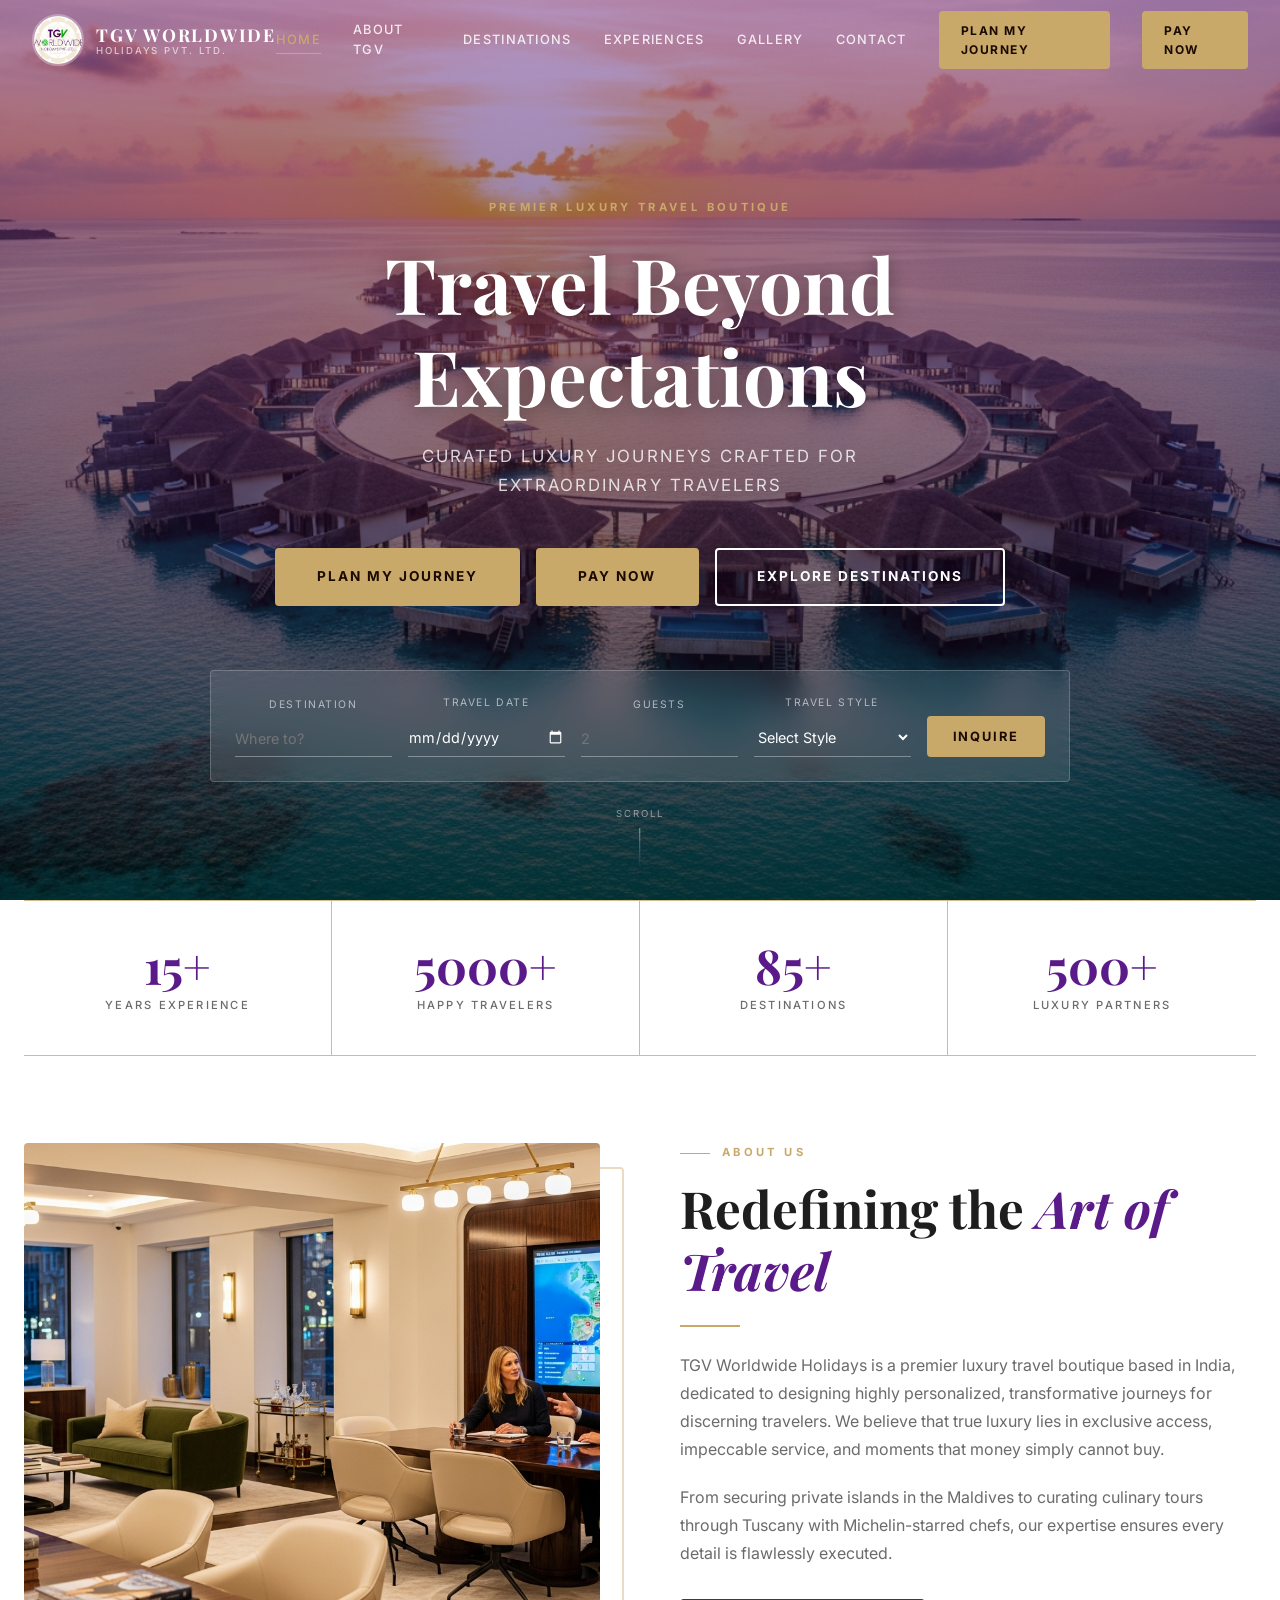
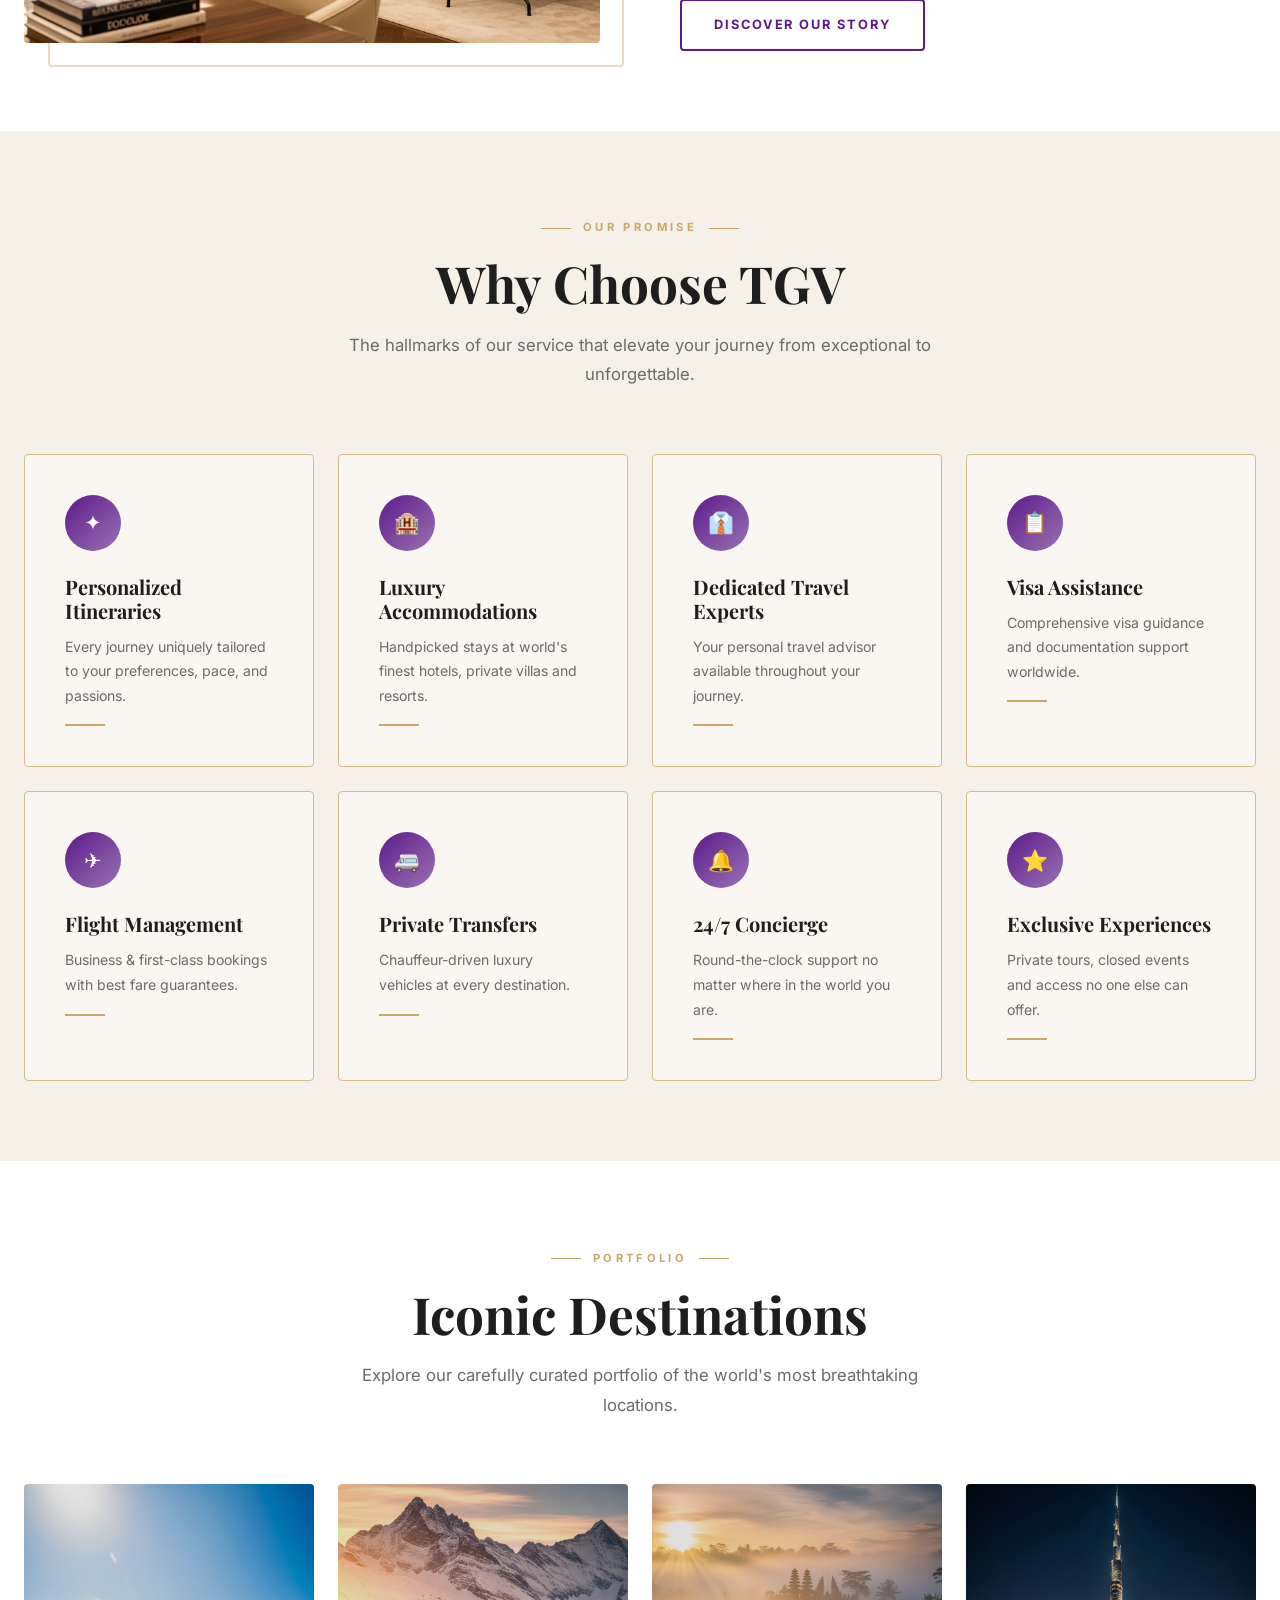
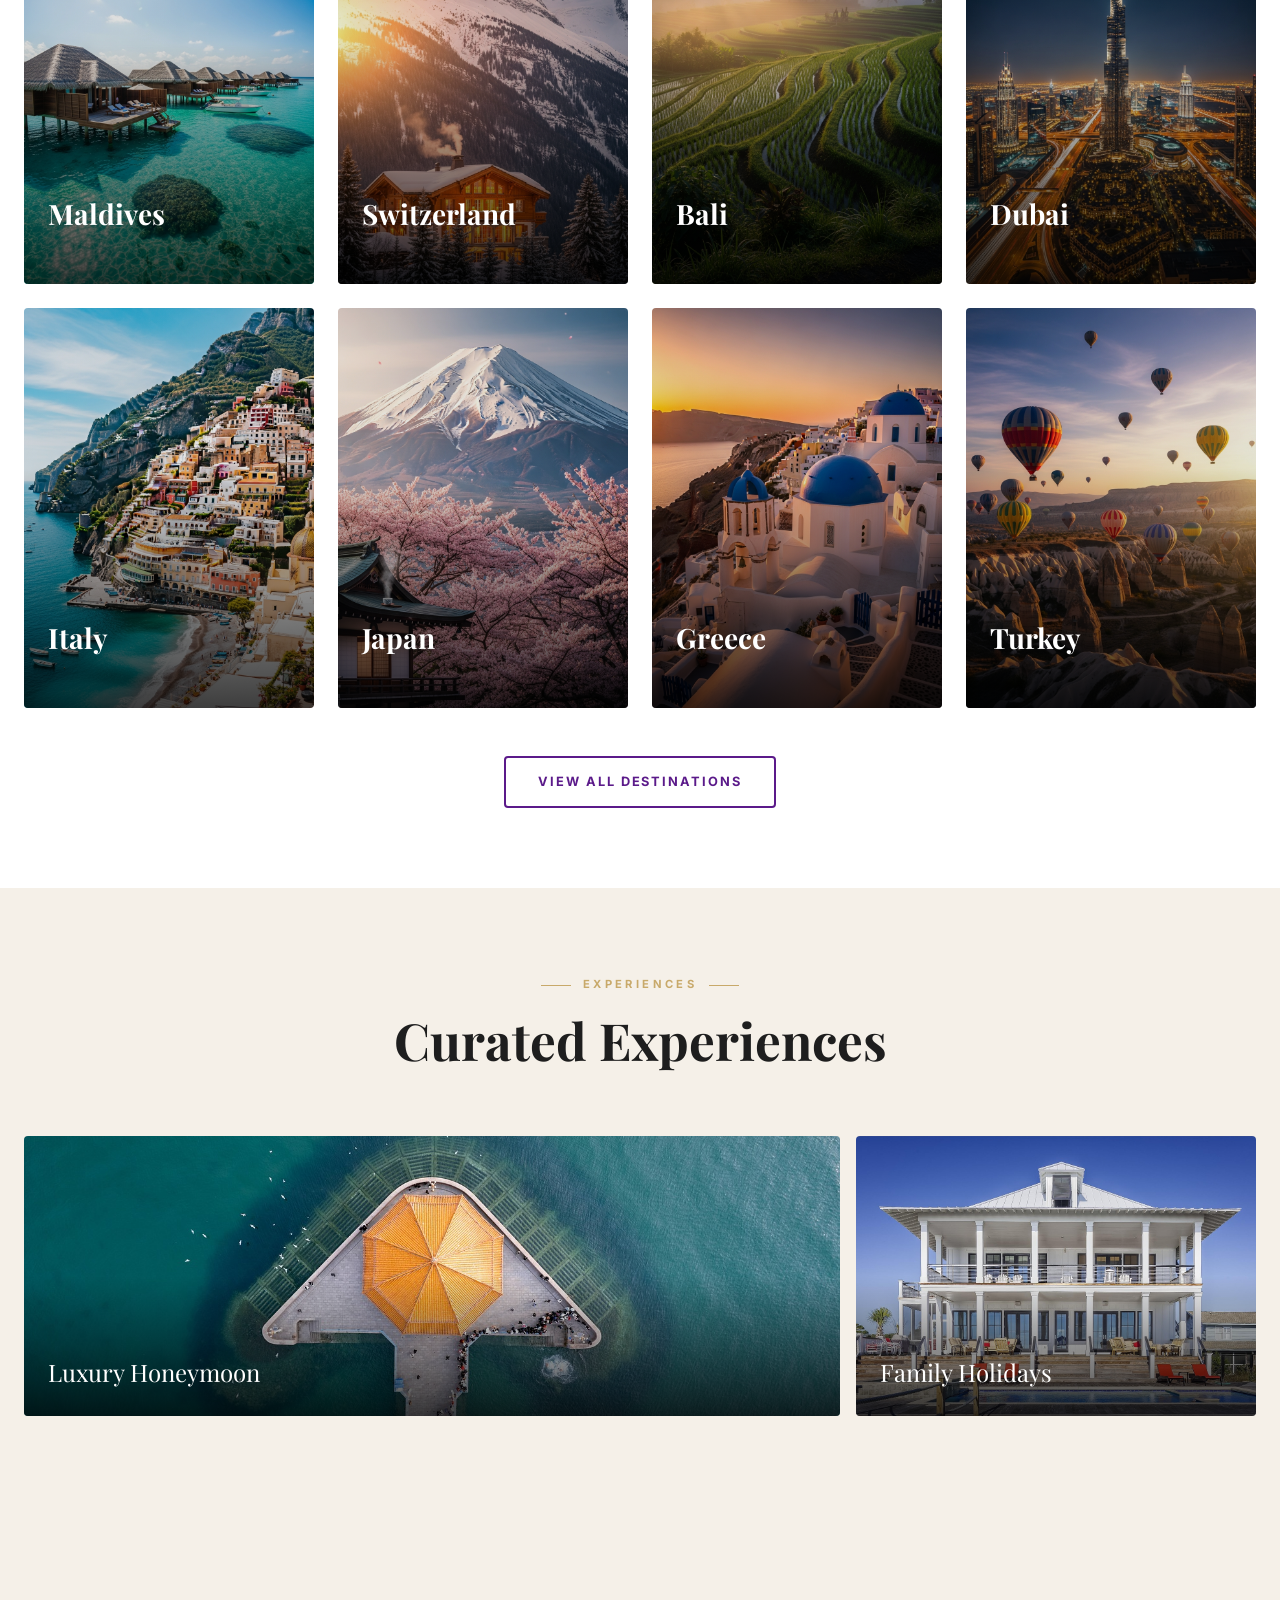
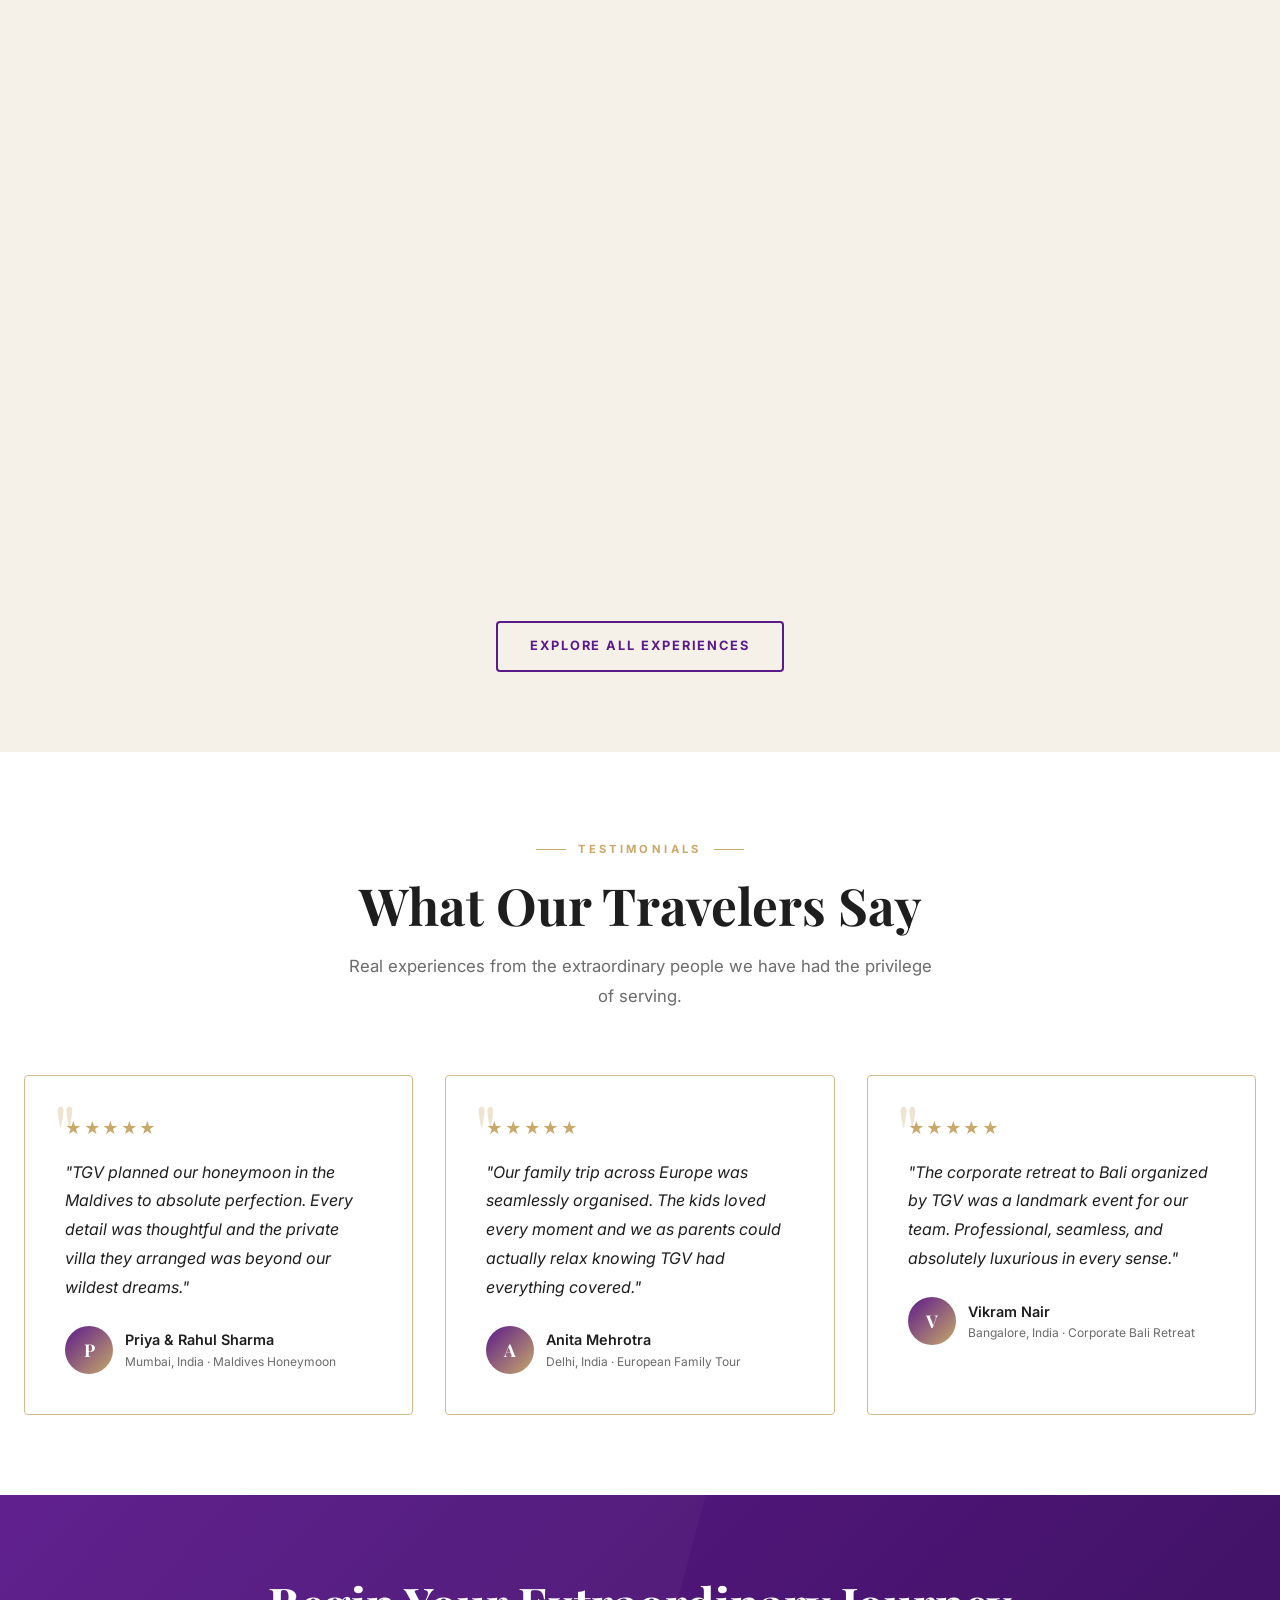
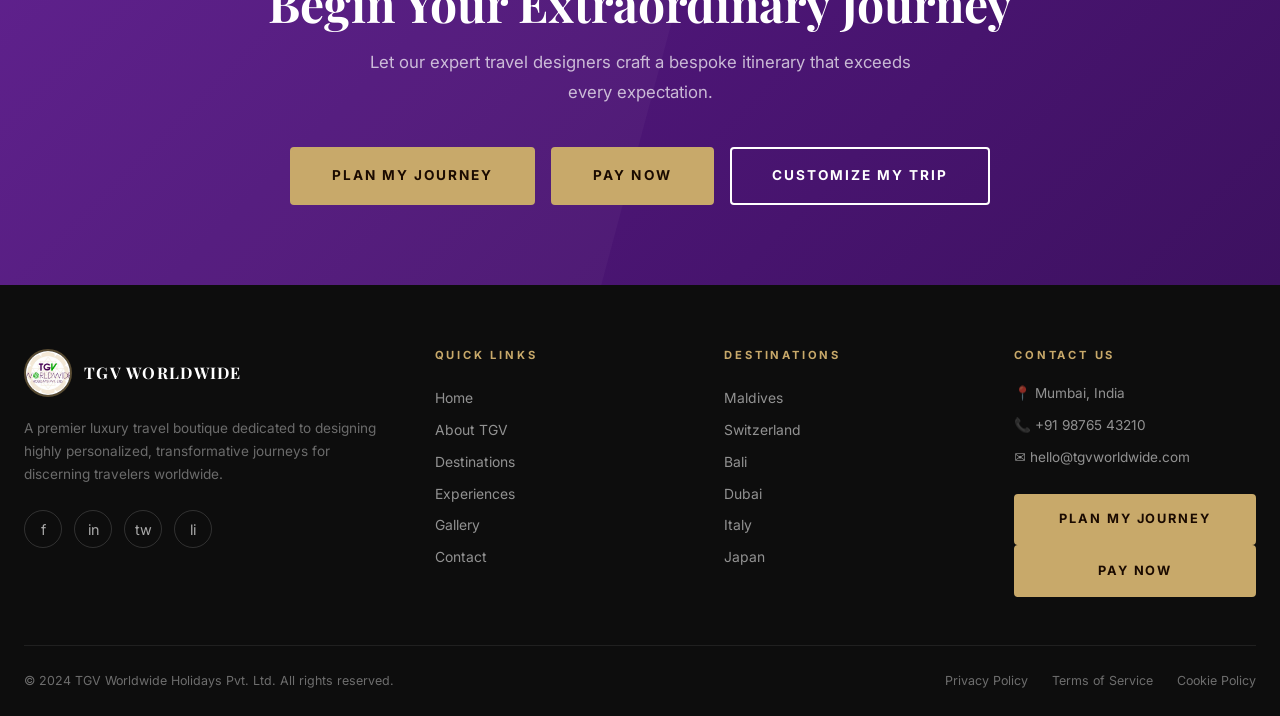
==== index.html @ 0f32b42a "first commit" ====
<!DOCTYPE html>
<html lang="en">
<head>
  <meta charset="UTF-8">
  <meta name="viewport" content="width=device-width, initial-scale=1.0">
  <title>TGV Worldwide Holidays — Luxury Travel Boutique</title>
  <meta name="description" content="TGV Worldwide Holidays is a premier luxury travel boutique designing highly personalized, transformative journeys for discerning travelers across the globe.">
  <meta name="robots" content="index, follow">
  <meta property="og:title" content="TGV Worldwide Holidays — Luxury Travel Boutique">
  <meta property="og:description" content="Curated luxury journeys crafted for extraordinary travelers. Discover the world with TGV Worldwide Holidays.">
  <meta property="og:type" content="website">
  <meta property="og:image" content="assets/images/hero.png">
  <meta name="twitter:card" content="summary_large_image">
  <meta name="twitter:title" content="TGV Worldwide Holidays">
  <meta name="twitter:description" content="Curated luxury journeys crafted for extraordinary travelers.">
  <link rel="icon" type="image/jpeg" href="assets/images/tgv-logo.jpeg">
  <link rel="preconnect" href="https://fonts.googleapis.com">
  <link rel="preconnect" href="https://fonts.gstatic.com" crossorigin>
  <link href="https://fonts.googleapis.com/css2?family=Playfair+Display:ital,wght@0,400;0,500;0,600;0,700;1,400;1,500&family=Inter:wght@300;400;500;600;700&display=swap" rel="stylesheet">
  <link rel="stylesheet" href="assets/css/style.css">
  <link rel="stylesheet" href="assets/css/responsive.css">
</head>
<body>

  <!-- NAVBAR -->
  <nav class="navbar" id="navbar" role="navigation" aria-label="Main navigation">
    <div class="navbar__inner">
      <a href="index.html" class="navbar__logo" aria-label="TGV Worldwide Holidays Home">
        <img src="assets/images/tgv-logo.jpeg" alt="TGV Logo" class="navbar__logo-img">
        <div class="navbar__logo-text">
          <span class="navbar__logo-main">TGV Worldwide</span>
          <span class="navbar__logo-sub">Holidays Pvt. Ltd.</span>
        </div>
      </a>
      <div class="navbar__links" role="menubar">
        <a href="index.html" class="navbar__link" role="menuitem">Home</a>
        <a href="about.html" class="navbar__link" role="menuitem">About TGV</a>
        <a href="destinations.html" class="navbar__link" role="menuitem">Destinations</a>
        <a href="experiences.html" class="navbar__link" role="menuitem">Experiences</a>
        <a href="gallery.html" class="navbar__link" role="menuitem">Gallery</a>
        <a href="contact.html" class="navbar__link" role="menuitem">Contact</a>
        <a href="contact.html" class="navbar__link navbar__cta" role="menuitem" id="nav-cta">Plan My Journey</a>
        <a href="#" class="navbar__link navbar__cta" role="menuitem" id="nav-cta">Pay Now</a>
      </div>
      <button class="navbar__hamburger" id="hamburger" aria-label="Toggle menu" aria-expanded="false" aria-controls="mobile-menu">
        <span></span><span></span><span></span>
      </button>
    </div>
  </nav>

  <!-- MOBILE MENU OVERLAY -->
  <div class="navbar__overlay" id="nav-overlay" role="presentation"></div>

  <!-- MOBILE MENU -->
  <div class="navbar__mobile-menu" id="mobile-menu" role="menu" aria-label="Mobile navigation">
    <a href="index.html" class="navbar__mobile-link" role="menuitem">Home</a>
    <a href="about.html" class="navbar__mobile-link" role="menuitem">About TGV</a>
    <a href="destinations.html" class="navbar__mobile-link" role="menuitem">Destinations</a>
    <a href="experiences.html" class="navbar__mobile-link" role="menuitem">Experiences</a>
    <a href="gallery.html" class="navbar__mobile-link" role="menuitem">Gallery</a>
    <a href="contact.html" class="navbar__mobile-link" role="menuitem">Contact</a>
    <a href="contact.html" class="navbar__mobile-cta" role="menuitem">Plan My Journey</a>
    <a href="#" class="navbar__mobile-cta" role="menuitem">Pay Now</a>
  </div>

  <!-- MAIN CONTENT -->
  <main id="main-content">

    <!-- ================================================
         HERO SECTION
         ================================================ -->
    <section class="hero" aria-label="Hero" style="position:relative; height:100dvh; display:flex; align-items:center; justify-content:center; overflow:hidden;">
      <div style="position:absolute; inset:0; z-index:0;">
        <img src="assets/images/hero.png" alt="Luxury Maldives Overwater Villas" style="width:100%; height:100%; object-fit:cover;">
        <div style="position:absolute; inset:0; background:linear-gradient(to bottom, rgba(91,26,138,0.45) 0%, rgba(0,0,0,0.65) 100%);"></div>
      </div>
      <div class="container" style="position:relative; z-index:10; text-align:center; padding-top:var(--nav-h);">
        <p class="fade-in" style="font-size:0.7rem; letter-spacing:0.3em; text-transform:uppercase; color:var(--color-secondary); font-weight:700; margin-bottom:1.25rem;">Premier Luxury Travel Boutique</p>
        <h1 class="fade-in" style="color:#ffffff; text-shadow:0 2px 20px rgba(0,0,0,0.4); margin-bottom:1.25rem;">Travel Beyond<br>Expectations</h1>
        <p class="fade-in" style="color:rgba(255,255,255,0.8); font-size:1.05rem; letter-spacing:0.12em; text-transform:uppercase; margin-bottom:3rem; max-width:600px; margin-left:auto; margin-right:auto;">Curated Luxury Journeys Crafted For Extraordinary Travelers</p>

        <div class="fade-in" style="display:flex; flex-wrap:wrap; gap:1rem; justify-content:center; margin-bottom:4rem;">
          <a href="contact.html" class="btn btn--secondary btn--lg">Plan My Journey</a>
          <a href="#" class="btn btn--secondary btn--lg">Pay Now</a>
          <a href="destinations.html" class="btn btn--outline btn--lg">Explore Destinations</a>
        </div>

        <!-- Hero Search Bar -->
        <div class="fade-in" style="max-width:860px; margin:0 auto; background:rgba(255,255,255,0.1); backdrop-filter:blur(12px); -webkit-backdrop-filter:blur(12px); border:1px solid rgba(255,255,255,0.2); border-radius:var(--radius); padding:1.5rem;">
          <form id="hero-search" style="display:grid; grid-template-columns:1fr 1fr 1fr 1fr auto; gap:1rem; align-items:end;" aria-label="Travel search">
            <div>
              <label style="display:block; font-size:0.65rem; letter-spacing:0.15em; text-transform:uppercase; color:rgba(255,255,255,0.6); margin-bottom:0.4rem;">Destination</label>
              <input id="search-dest" type="text" placeholder="Where to?" style="width:100%; background:transparent; border:0; border-bottom:1px solid rgba(255,255,255,0.35); padding:0.6rem 0; color:#fff; font-family:var(--font-sans); font-size:0.9rem;" aria-label="Destination">
            </div>
            <div>
              <label style="display:block; font-size:0.65rem; letter-spacing:0.15em; text-transform:uppercase; color:rgba(255,255,255,0.6); margin-bottom:0.4rem;">Travel Date</label>
              <input type="date" style="width:100%; background:transparent; border:0; border-bottom:1px solid rgba(255,255,255,0.35); padding:0.6rem 0; color:#fff; font-family:var(--font-sans); font-size:0.9rem; color-scheme:dark;" aria-label="Travel date">
            </div>
            <div>
              <label style="display:block; font-size:0.65rem; letter-spacing:0.15em; text-transform:uppercase; color:rgba(255,255,255,0.6); margin-bottom:0.4rem;">Guests</label>
              <input type="number" placeholder="2" min="1" style="width:100%; background:transparent; border:0; border-bottom:1px solid rgba(255,255,255,0.35); padding:0.6rem 0; color:#fff; font-family:var(--font-sans); font-size:0.9rem;" aria-label="Number of guests">
            </div>
            <div>
              <label style="display:block; font-size:0.65rem; letter-spacing:0.15em; text-transform:uppercase; color:rgba(255,255,255,0.6); margin-bottom:0.4rem;">Travel Style</label>
              <select style="width:100%; background:transparent; border:0; border-bottom:1px solid rgba(255,255,255,0.35); padding:0.6rem 0; color:#fff; font-family:var(--font-sans); font-size:0.9rem;" aria-label="Travel style">
                <option value="" style="color:#333">Select Style</option>
                <option value="luxury" style="color:#333">Luxury</option>
                <option value="honeymoon" style="color:#333">Honeymoon</option>
                <option value="family" style="color:#333">Family</option>
                <option value="corporate" style="color:#333">Corporate</option>
                <option value="adventure" style="color:#333">Adventure</option>
              </select>
            </div>
            <button type="submit" class="btn btn--secondary" style="padding:0.7rem 1.5rem; white-space:nowrap;">Inquire</button>
          </form>
        </div>
      </div>

      <!-- Scroll indicator -->
      <div style="position:absolute; bottom:2rem; left:50%; transform:translateX(-50%); z-index:10; display:flex; flex-direction:column; align-items:center; gap:0.4rem;">
        <span style="font-size:0.6rem; letter-spacing:0.2em; text-transform:uppercase; color:rgba(255,255,255,0.5);">Scroll</span>
        <div style="width:1px; height:40px; background:linear-gradient(to bottom, rgba(255,255,255,0.5), transparent);"></div>
      </div>
    </section>

    <!-- ================================================
         STATS ROW
         ================================================ -->
    <section aria-label="Statistics" style="background:var(--color-card);">
      <div class="container">
        <div class="stats-row">
          <div class="stat-item fade-in">
            <div class="stat-item__number">15+</div>
            <div class="stat-item__label">Years Experience</div>
          </div>
          <div class="stat-item fade-in">
            <div class="stat-item__number">5000+</div>
            <div class="stat-item__label">Happy Travelers</div>
          </div>
          <div class="stat-item fade-in">
            <div class="stat-item__number">85+</div>
            <div class="stat-item__label">Destinations</div>
          </div>
          <div class="stat-item fade-in">
            <div class="stat-item__number">500+</div>
            <div class="stat-item__label">Luxury Partners</div>
          </div>
        </div>
      </div>
    </section>

    <!-- ================================================
         ABOUT SNIPPET
         ================================================ -->
    <section class="section section--card" aria-label="About TGV">
      <div class="container">
        <div class="about-split">
          <div class="about-img-wrapper fade-in">
            <img src="assets/images/interior.png" alt="TGV Worldwide Holidays Luxury Office">
          </div>
          <div class="fade-in">
            <span class="about-content__eyebrow">About Us</span>
            <h2 class="about-content__title">Redefining the <em style="color:var(--color-primary);">Art of Travel</em></h2>
            <div class="divider"></div>
            <p class="about-content__text">TGV Worldwide Holidays is a premier luxury travel boutique based in India, dedicated to designing highly personalized, transformative journeys for discerning travelers. We believe that true luxury lies in exclusive access, impeccable service, and moments that money simply cannot buy.</p>
            <p class="about-content__text">From securing private islands in the Maldives to curating culinary tours through Tuscany with Michelin-starred chefs, our expertise ensures every detail is flawlessly executed.</p>
            <div style="margin-top:2rem;">
              <a href="about.html" class="btn btn--outline-dark">Discover Our Story</a>
            </div>
          </div>
        </div>
      </div>
    </section>

    <!-- ================================================
         WHY CHOOSE TGV
         ================================================ -->
    <section class="section section--bg" aria-labelledby="why-heading">
      <div class="container">
        <div class="section__header">
          <span class="section__eyebrow">Our Promise</span>
          <h2 class="section__title" id="why-heading">Why Choose TGV</h2>
          <p class="section__desc">The hallmarks of our service that elevate your journey from exceptional to unforgettable.</p>
        </div>
        <div class="grid-4">
          <div class="feature-card fade-in">
            <div class="feature-card__icon">✦</div>
            <h3 class="feature-card__title">Personalized Itineraries</h3>
            <p style="font-size:0.88rem;">Every journey uniquely tailored to your preferences, pace, and passions.</p>
            <div class="feature-card__line"></div>
          </div>
          <div class="feature-card fade-in">
            <div class="feature-card__icon">🏨</div>
            <h3 class="feature-card__title">Luxury Accommodations</h3>
            <p style="font-size:0.88rem;">Handpicked stays at world's finest hotels, private villas and resorts.</p>
            <div class="feature-card__line"></div>
          </div>
          <div class="feature-card fade-in">
            <div class="feature-card__icon">👔</div>
            <h3 class="feature-card__title">Dedicated Travel Experts</h3>
            <p style="font-size:0.88rem;">Your personal travel advisor available throughout your journey.</p>
            <div class="feature-card__line"></div>
          </div>
          <div class="feature-card fade-in">
            <div class="feature-card__icon">📋</div>
            <h3 class="feature-card__title">Visa Assistance</h3>
            <p style="font-size:0.88rem;">Comprehensive visa guidance and documentation support worldwide.</p>
            <div class="feature-card__line"></div>
          </div>
          <div class="feature-card fade-in">
            <div class="feature-card__icon">✈️</div>
            <h3 class="feature-card__title">Flight Management</h3>
            <p style="font-size:0.88rem;">Business &amp; first-class bookings with best fare guarantees.</p>
            <div class="feature-card__line"></div>
          </div>
          <div class="feature-card fade-in">
            <div class="feature-card__icon">🚐</div>
            <h3 class="feature-card__title">Private Transfers</h3>
            <p style="font-size:0.88rem;">Chauffeur-driven luxury vehicles at every destination.</p>
            <div class="feature-card__line"></div>
          </div>
          <div class="feature-card fade-in">
            <div class="feature-card__icon">🔔</div>
            <h3 class="feature-card__title">24/7 Concierge</h3>
            <p style="font-size:0.88rem;">Round-the-clock support no matter where in the world you are.</p>
            <div class="feature-card__line"></div>
          </div>
          <div class="feature-card fade-in">
            <div class="feature-card__icon">⭐</div>
            <h3 class="feature-card__title">Exclusive Experiences</h3>
            <p style="font-size:0.88rem;">Private tours, closed events and access no one else can offer.</p>
            <div class="feature-card__line"></div>
          </div>
        </div>
      </div>
    </section>

    <!-- ================================================
         ICONIC DESTINATIONS
         ================================================ -->
    <section class="section section--card" aria-labelledby="destinations-heading">
      <div class="container">
        <div class="section__header">
          <span class="section__eyebrow">Portfolio</span>
          <h2 class="section__title" id="destinations-heading">Iconic Destinations</h2>
          <p class="section__desc">Explore our carefully curated portfolio of the world's most breathtaking locations.</p>
        </div>
        <div class="grid-4">
          <div class="dest-card fade-in" role="img" aria-label="Maldives destination">
            <img src="assets/images/maldives.png" alt="Maldives overwater villas" class="dest-card__img">
            <div class="dest-card__overlay"></div>
            <div class="dest-card__content">
              <h3 class="dest-card__name">Maldives</h3>
              <span class="dest-card__sub">Explore →</span>
            </div>
          </div>
          <div class="dest-card fade-in" role="img" aria-label="Switzerland destination">
            <img src="assets/images/switzerland.png" alt="Switzerland alpine scenery" class="dest-card__img">
            <div class="dest-card__overlay"></div>
            <div class="dest-card__content">
              <h3 class="dest-card__name">Switzerland</h3>
              <span class="dest-card__sub">Explore →</span>
            </div>
          </div>
          <div class="dest-card fade-in" role="img" aria-label="Bali destination">
            <img src="assets/images/bali.png" alt="Bali tropical paradise" class="dest-card__img">
            <div class="dest-card__overlay"></div>
            <div class="dest-card__content">
              <h3 class="dest-card__name">Bali</h3>
              <span class="dest-card__sub">Explore →</span>
            </div>
          </div>
          <div class="dest-card fade-in" role="img" aria-label="Dubai destination">
            <img src="assets/images/dubai.png" alt="Dubai skyline" class="dest-card__img">
            <div class="dest-card__overlay"></div>
            <div class="dest-card__content">
              <h3 class="dest-card__name">Dubai</h3>
              <span class="dest-card__sub">Explore →</span>
            </div>
          </div>
          <div class="dest-card fade-in" role="img" aria-label="Italy destination">
            <img src="assets/images/italy.png" alt="Italy Amalfi coast" class="dest-card__img">
            <div class="dest-card__overlay"></div>
            <div class="dest-card__content">
              <h3 class="dest-card__name">Italy</h3>
              <span class="dest-card__sub">Explore →</span>
            </div>
          </div>
          <div class="dest-card fade-in" role="img" aria-label="Japan destination">
            <img src="assets/images/japan.png" alt="Japan cherry blossoms" class="dest-card__img">
            <div class="dest-card__overlay"></div>
            <div class="dest-card__content">
              <h3 class="dest-card__name">Japan</h3>
              <span class="dest-card__sub">Explore →</span>
            </div>
          </div>
          <div class="dest-card fade-in" role="img" aria-label="Greece destination">
            <img src="assets/images/greece.png" alt="Greece Santorini" class="dest-card__img">
            <div class="dest-card__overlay"></div>
            <div class="dest-card__content">
              <h3 class="dest-card__name">Greece</h3>
              <span class="dest-card__sub">Explore →</span>
            </div>
          </div>
          <div class="dest-card fade-in" role="img" aria-label="Turkey destination">
            <img src="assets/images/turkey.png" alt="Turkey Cappadocia" class="dest-card__img">
            <div class="dest-card__overlay"></div>
            <div class="dest-card__content">
              <h3 class="dest-card__name">Turkey</h3>
              <span class="dest-card__sub">Explore →</span>
            </div>
          </div>
        </div>
        <div class="text-center mt-5">
          <a href="destinations.html" class="btn btn--outline-dark">View All Destinations</a>
        </div>
      </div>
    </section>

    <!-- ================================================
         CURATED EXPERIENCES
         ================================================ -->
    <section class="section section--bg" aria-labelledby="exp-heading">
      <div class="container">
        <div class="section__header">
          <span class="section__eyebrow">Experiences</span>
          <h2 class="section__title" id="exp-heading">Curated Experiences</h2>
        </div>
        <div class="experience-grid">
          <div class="exp-item exp-item--large fade-in">
            <img src="assets/images/honeymoon.jpg" alt="Luxury Honeymoon" class="exp-item__img">
            <div class="exp-item__overlay"></div>
            <div class="exp-item__label">Luxury Honeymoon</div>
          </div>
          <div class="exp-item fade-in">
            <img src="assets/images/family.jpg" alt="Family Holidays" class="exp-item__img">
            <div class="exp-item__overlay"></div>
            <div class="exp-item__label">Family Holidays</div>
          </div>
          <div class="exp-item fade-in">
            <img src="assets/images/adventure.jpg" alt="Adventure Travel" class="exp-item__img">
            <div class="exp-item__overlay"></div>
            <div class="exp-item__label">Adventure Travel</div>
          </div>
          <div class="exp-item fade-in">
            <img src="assets/images/corporate.jpg" alt="Corporate Retreats" class="exp-item__img">
            <div class="exp-item__overlay"></div>
            <div class="exp-item__label">Corporate Retreats</div>
          </div>
          <div class="exp-item exp-item--large fade-in">
            <img src="assets/images/interior.png" alt="Private Escapes" class="exp-item__img">
            <div class="exp-item__overlay"></div>
            <div class="exp-item__label">Private Escapes</div>
          </div>
        </div>
        <div class="text-center mt-5">
          <a href="experiences.html" class="btn btn--outline-dark">Explore All Experiences</a>
        </div>
      </div>
    </section>

    <!-- ================================================
         TESTIMONIALS
         ================================================ -->
    <section class="section section--card" aria-labelledby="testimonials-heading">
      <div class="container">
        <div class="section__header">
          <span class="section__eyebrow">Testimonials</span>
          <h2 class="section__title" id="testimonials-heading">What Our Travelers Say</h2>
          <p class="section__desc">Real experiences from the extraordinary people we have had the privilege of serving.</p>
        </div>
        <div class="grid-3">
          <div class="testimonial-card fade-in">
            <div class="testimonial-card__stars">★★★★★</div>
            <p class="testimonial-card__text">"TGV planned our honeymoon in the Maldives to absolute perfection. Every detail was thoughtful and the private villa they arranged was beyond our wildest dreams."</p>
            <div class="testimonial-card__author">
              <div class="testimonial-card__avatar">P</div>
              <div>
                <div class="testimonial-card__name">Priya &amp; Rahul Sharma</div>
                <div class="testimonial-card__location">Mumbai, India · Maldives Honeymoon</div>
              </div>
            </div>
          </div>
          <div class="testimonial-card fade-in">
            <div class="testimonial-card__stars">★★★★★</div>
            <p class="testimonial-card__text">"Our family trip across Europe was seamlessly organised. The kids loved every moment and we as parents could actually relax knowing TGV had everything covered."</p>
            <div class="testimonial-card__author">
              <div class="testimonial-card__avatar">A</div>
              <div>
                <div class="testimonial-card__name">Anita Mehrotra</div>
                <div class="testimonial-card__location">Delhi, India · European Family Tour</div>
              </div>
            </div>
          </div>
          <div class="testimonial-card fade-in">
            <div class="testimonial-card__stars">★★★★★</div>
            <p class="testimonial-card__text">"The corporate retreat to Bali organized by TGV was a landmark event for our team. Professional, seamless, and absolutely luxurious in every sense."</p>
            <div class="testimonial-card__author">
              <div class="testimonial-card__avatar">V</div>
              <div>
                <div class="testimonial-card__name">Vikram Nair</div>
                <div class="testimonial-card__location">Bangalore, India · Corporate Bali Retreat</div>
              </div>
            </div>
          </div>
        </div>
      </div>
    </section>

    <!-- ================================================
         CTA BANNER
         ================================================ -->
    <section class="cta-banner" aria-label="Call to action">
      <div class="container" style="position:relative; z-index:1;">
        <h2 class="cta-banner__title">Begin Your Extraordinary Journey</h2>
        <p class="cta-banner__text">Let our expert travel designers craft a bespoke itinerary that exceeds every expectation.</p>
        <div class="cta-banner__actions">
          <a href="contact.html" class="btn btn--secondary btn--lg">Plan My Journey</a>
          <a href="#" class="btn btn--secondary btn--lg">Pay Now</a>
          <a href="customize-journey.html" class="btn btn--outline btn--lg">Customize My Trip</a>
        </div>
      </div>
    </section>

  </main>

  <!-- ================================================
       FOOTER
       ================================================ -->
  <footer class="footer" role="contentinfo">
    <div class="container">
      <div class="footer__grid">
        <div>
          <div class="footer__brand">
            <img src="assets/images/tgv-logo.jpeg" alt="TGV Logo" class="footer__logo">
            <span class="footer__brand-text">TGV Worldwide</span>
          </div>
          <p class="footer__tagline">A premier luxury travel boutique dedicated to designing highly personalized, transformative journeys for discerning travelers worldwide.</p>
          <div class="footer__social" role="list" aria-label="Social media links">
            <a href="#" class="footer__social-link" role="listitem" aria-label="Facebook">f</a>
            <a href="#" class="footer__social-link" role="listitem" aria-label="Instagram">in</a>
            <a href="#" class="footer__social-link" role="listitem" aria-label="Twitter">tw</a>
            <a href="#" class="footer__social-link" role="listitem" aria-label="LinkedIn">li</a>
          </div>
        </div>
        <div>
          <h4 class="footer__heading">Quick Links</h4>
          <a href="index.html" class="footer__link">Home</a>
          <a href="about.html" class="footer__link">About TGV</a>
          <a href="destinations.html" class="footer__link">Destinations</a>
          <a href="experiences.html" class="footer__link">Experiences</a>
          <a href="gallery.html" class="footer__link">Gallery</a>
          <a href="contact.html" class="footer__link">Contact</a>
        </div>
        <div>
          <h4 class="footer__heading">Destinations</h4>
          <a href="destinations.html" class="footer__link">Maldives</a>
          <a href="destinations.html" class="footer__link">Switzerland</a>
          <a href="destinations.html" class="footer__link">Bali</a>
          <a href="destinations.html" class="footer__link">Dubai</a>
          <a href="destinations.html" class="footer__link">Italy</a>
          <a href="destinations.html" class="footer__link">Japan</a>
        </div>
        <div>
          <h4 class="footer__heading">Contact Us</h4>
          <p style="font-size:0.85rem; margin-bottom:0.5rem; color:rgba(255,255,255,0.55);">📍 Mumbai, India</p>
          <p style="font-size:0.85rem; margin-bottom:0.5rem; color:rgba(255,255,255,0.55);">📞 +91 98765 43210</p>
          <p style="font-size:0.85rem; margin-bottom:1.5rem; color:rgba(255,255,255,0.55);">✉ hello@tgvworldwide.com</p>
          <a href="contact.html" class="btn btn--secondary" style="width:100%; text-align:center;">Plan My Journey</a>
          <a href="#" class="btn btn--secondary" style="width:100%; text-align:center;">Pay Now</a>
        </div>
      </div>
      <div class="footer__bottom">
        <p class="footer__copyright">© 2024 TGV Worldwide Holidays Pvt. Ltd. All rights reserved.</p>
        <div class="footer__bottom-links">
          <a href="#" class="footer__bottom-link">Privacy Policy</a>
          <a href="#" class="footer__bottom-link">Terms of Service</a>
          <a href="#" class="footer__bottom-link">Cookie Policy</a>
        </div>
      </div>
    </div>
  </footer>

  <!-- SCROLL TO TOP -->
  <button class="scroll-top" id="scroll-top" aria-label="Scroll to top" title="Back to top">↑</button>

  <script src="assets/js/main.js"></script>
</body>
</html>
---- assets/css/style.css ----
/* ===================================
   TGV WORLDWIDE HOLIDAYS — STYLE.CSS
   =================================== */

/* IMPORTS */
@import url('https://fonts.googleapis.com/css2?family=Playfair+Display:ital,wght@0,400;0,500;0,600;0,700;1,400;1,500&family=Inter:wght@300;400;500;600;700&display=swap');

/* CSS CUSTOM PROPERTIES */
:root {
  --color-bg:          #f5f0e8;
  --color-fg:          #1e1e1e;
  --color-card:        #ffffff;
  --color-primary:     #5b1a8a;
  --color-secondary:   #c8a96a;
  --color-muted:       #6b6b6b;
  --color-border:      #d4bc8a;
  --color-overlay:     rgba(0,0,0,0.55);
  --color-white:       #ffffff;
  --font-serif:        'Playfair Display', Georgia, serif;
  --font-sans:         'Inter', system-ui, sans-serif;
  --radius:            4px;
  --transition:        0.3s ease;
  --container-max:     1280px;
  --nav-h:             80px;
  --shadow-sm:         0 2px 8px rgba(0,0,0,0.08);
  --shadow-md:         0 4px 20px rgba(0,0,0,0.12);
  --shadow-lg:         0 8px 40px rgba(0,0,0,0.16);
}

/* RESET & BASE */
*, *::before, *::after {
  box-sizing: border-box;
  margin: 0;
  padding: 0;
}

html {
  scroll-behavior: smooth;
  font-size: 16px;
}

body {
  font-family: var(--font-sans);
  background-color: var(--color-bg);
  color: var(--color-fg);
  line-height: 1.6;
  -webkit-font-smoothing: antialiased;
  -moz-osx-font-smoothing: grayscale;
  overflow-x: hidden;
}

img {
  max-width: 100%;
  height: auto;
  display: block;
}

a {
  color: inherit;
  text-decoration: none;
}

button {
  cursor: pointer;
  border: none;
  background: none;
  font-family: inherit;
}

ul, ol {
  list-style: none;
}

/* TYPOGRAPHY */
h1, h2, h3, h4, h5, h6 {
  font-family: var(--font-serif);
  line-height: 1.2;
  color: var(--color-fg);
}

h1 { font-size: clamp(2.5rem, 6vw, 5rem); }
h2 { font-size: clamp(2rem, 4vw, 3.5rem); }
h3 { font-size: clamp(1.4rem, 2.5vw, 2rem); }
h4 { font-size: 1.25rem; }

p {
  line-height: 1.75;
  color: var(--color-muted);
}

/* CONTAINER */
.container {
  width: 100%;
  max-width: var(--container-max);
  margin: 0 auto;
  padding: 0 1.5rem;
}

/* ===================================
   NAVIGATION
   =================================== */
.navbar {
  position: fixed;
  top: 0; left: 0; right: 0;
  z-index: 1000;
  height: var(--nav-h);
  transition: background var(--transition), box-shadow var(--transition);
}

.navbar.scrolled {
  background: rgba(91, 26, 138, 0.95);
  backdrop-filter: blur(12px);
  -webkit-backdrop-filter: blur(12px);
  box-shadow: var(--shadow-md);
}

.navbar.solid {
  background: var(--color-primary);
}

.navbar__inner {
  display: flex;
  align-items: center;
  justify-content: space-between;
  height: 100%;
  padding: 0 2rem;
  max-width: var(--container-max);
  margin: 0 auto;
}

.navbar__logo {
  display: flex;
  align-items: center;
  gap: 0.75rem;
  text-decoration: none;
  flex-shrink: 0;
}

.navbar__logo-img {
  width: 52px;
  height: 52px;
  border-radius: 50%;
  object-fit: cover;
  border: 2px solid rgba(255,255,255,0.3);
}

.navbar__logo-text {
  display: flex;
  flex-direction: column;
  line-height: 1.2;
}

.navbar__logo-main {
  font-family: var(--font-serif);
  font-size: 1.1rem;
  font-weight: 700;
  letter-spacing: 0.1em;
  text-transform: uppercase;
  color: #ffffff;
}

.navbar__logo-sub {
  font-size: 0.6rem;
  letter-spacing: 0.2em;
  text-transform: uppercase;
  color: rgba(255,255,255,0.65);
  font-weight: 500;
}

.navbar__links {
  display: flex;
  align-items: center;
  gap: 2rem;
}

.navbar__link {
  font-size: 0.8rem;
  font-weight: 500;
  letter-spacing: 0.1em;
  text-transform: uppercase;
  color: rgba(255,255,255,0.85);
  transition: color var(--transition);
  position: relative;
}

.navbar__link::after {
  content: '';
  position: absolute;
  bottom: -4px; left: 0;
  width: 0; height: 1px;
  background: var(--color-secondary);
  transition: width var(--transition);
}

.navbar__link:hover,
.navbar__link.active {
  color: var(--color-secondary);
}

.navbar__link:hover::after,
.navbar__link.active::after {
  width: 100%;
}

.navbar__cta {
  background: var(--color-secondary);
  color: #1a0a00 !important;
  padding: 0.6rem 1.4rem;
  font-size: 0.75rem;
  font-weight: 700;
  letter-spacing: 0.12em;
  text-transform: uppercase;
  transition: background var(--transition), transform var(--transition);
  border-radius: var(--radius);
}

.navbar__cta:hover {
  background: #ffffff;
  transform: translateY(-1px);
}

.navbar__cta::after { display: none; }

.navbar__hamburger {
  display: none;
  flex-direction: column;
  gap: 5px;
  cursor: pointer;
  padding: 4px;
  z-index: 1100;
}

.navbar__hamburger span {
  display: block;
  width: 26px;
  height: 2px;
  background: #ffffff;
  transition: all var(--transition);
  border-radius: 2px;
}

.navbar__hamburger.open span:nth-child(1) {
  transform: translateY(7px) rotate(45deg);
}
.navbar__hamburger.open span:nth-child(2) {
  opacity: 0;
}
.navbar__hamburger.open span:nth-child(3) {
  transform: translateY(-7px) rotate(-45deg);
}

.navbar__mobile-menu {
  position: fixed;
  top: 0; right: -100%;
  width: min(320px, 85vw);
  height: 100vh;
  background: var(--color-primary);
  z-index: 1050;
  padding: calc(var(--nav-h) + 2rem) 2rem 2rem;
  transition: right 0.4s cubic-bezier(0.4,0,0.2,1);
  display: flex;
  flex-direction: column;
  gap: 0.5rem;
  box-shadow: -4px 0 30px rgba(0,0,0,0.3);
}

.navbar__mobile-menu.open {
  right: 0;
}

.navbar__mobile-link {
  display: block;
  font-size: 1rem;
  font-weight: 500;
  letter-spacing: 0.08em;
  text-transform: uppercase;
  color: rgba(255,255,255,0.85);
  padding: 0.85rem 0;
  border-bottom: 1px solid rgba(255,255,255,0.1);
  transition: color var(--transition), padding-left var(--transition);
}

.navbar__mobile-link:hover {
  color: var(--color-secondary);
  padding-left: 0.5rem;
}

.navbar__mobile-cta {
  margin-top: 1.5rem;
  background: var(--color-secondary);
  color: #1a0a00;
  text-align: center;
  padding: 1rem;
  font-weight: 700;
  font-size: 0.85rem;
  letter-spacing: 0.12em;
  text-transform: uppercase;
  border-radius: var(--radius);
  transition: background var(--transition);
}

.navbar__mobile-cta:hover {
  background: #ffffff;
}

.navbar__overlay {
  position: fixed;
  inset: 0;
  background: rgba(0,0,0,0.5);
  z-index: 1040;
  opacity: 0;
  pointer-events: none;
  transition: opacity var(--transition);
}

.navbar__overlay.open {
  opacity: 1;
  pointer-events: all;
}

/* ===================================
   PAGE HERO
   =================================== */
.page-hero {
  position: relative;
  height: 50vh;
  min-height: 360px;
  display: flex;
  align-items: center;
  justify-content: center;
  overflow: hidden;
  background: var(--color-primary);
}

.page-hero__bg {
  position: absolute;
  inset: 0;
  object-fit: cover;
  width: 100%;
  height: 100%;
  filter: brightness(0.5) saturate(0.8);
}

.page-hero__overlay {
  position: absolute;
  inset: 0;
  background: linear-gradient(to bottom, rgba(91,26,138,0.5) 0%, rgba(0,0,0,0.7) 100%);
}

.page-hero__content {
  position: relative;
  z-index: 10;
  text-align: center;
  color: #ffffff;
  padding: 0 1.5rem;
  margin-top: var(--nav-h);
}

.page-hero__eyebrow {
  font-size: 0.75rem;
  letter-spacing: 0.25em;
  text-transform: uppercase;
  color: var(--color-secondary);
  font-weight: 600;
  margin-bottom: 1rem;
  display: flex;
  align-items: center;
  justify-content: center;
  gap: 1rem;
}

.page-hero__eyebrow::before,
.page-hero__eyebrow::after {
  content: '';
  display: block;
  width: 40px;
  height: 1px;
  background: var(--color-secondary);
}

.page-hero__title {
  font-family: var(--font-serif);
  font-size: clamp(2.5rem, 6vw, 4.5rem);
  color: #ffffff;
  margin-bottom: 1rem;
}

.page-hero__subtitle {
  font-size: 1rem;
  color: rgba(255,255,255,0.75);
  max-width: 550px;
  margin: 0 auto;
  letter-spacing: 0.05em;
}

/* ===================================
   SECTION LAYOUT
   =================================== */
.section {
  padding: 5rem 0;
}

.section--dark {
  background: var(--color-fg);
  color: #ffffff;
}

.section--card {
  background: var(--color-card);
}

.section--bg {
  background: var(--color-bg);
}

.section__header {
  text-align: center;
  margin-bottom: 4rem;
}

.section__eyebrow {
  display: inline-flex;
  align-items: center;
  gap: 0.75rem;
  font-size: 0.7rem;
  letter-spacing: 0.3em;
  text-transform: uppercase;
  color: var(--color-secondary);
  font-weight: 700;
  margin-bottom: 1rem;
}

.section__eyebrow::before,
.section__eyebrow::after {
  content: '';
  display: block;
  width: 30px;
  height: 1px;
  background: var(--color-secondary);
}

.section__title {
  color: var(--color-fg);
  margin-bottom: 1rem;
}

.section--dark .section__title {
  color: #ffffff;
}

.section__desc {
  max-width: 600px;
  margin: 0 auto;
  font-size: 1.05rem;
}

/* ===================================
   BUTTONS
   =================================== */
.btn {
  display: inline-flex;
  align-items: center;
  justify-content: center;
  gap: 0.5rem;
  padding: 0.85rem 2rem;
  font-family: var(--font-sans);
  font-size: 0.8rem;
  font-weight: 700;
  letter-spacing: 0.15em;
  text-transform: uppercase;
  border-radius: var(--radius);
  transition: all var(--transition);
  cursor: pointer;
  border: 2px solid transparent;
}

.btn--primary {
  background: var(--color-primary);
  color: #ffffff;
  border-color: var(--color-primary);
}

.btn--primary:hover {
  background: transparent;
  color: var(--color-primary);
}

.btn--secondary {
  background: var(--color-secondary);
  color: #1a0a00;
  border-color: var(--color-secondary);
}

.btn--secondary:hover {
  background: transparent;
  color: var(--color-secondary);
}

.btn--outline {
  background: transparent;
  color: #ffffff;
  border-color: #ffffff;
}

.btn--outline:hover {
  background: #ffffff;
  color: var(--color-fg);
}

.btn--outline-dark {
  background: transparent;
  color: var(--color-primary);
  border-color: var(--color-primary);
}

.btn--outline-dark:hover {
  background: var(--color-primary);
  color: #ffffff;
}

.btn--lg {
  padding: 1rem 2.5rem;
  font-size: 0.85rem;
}

/* ===================================
   CARDS
   =================================== */
.card {
  background: var(--color-card);
  border: 1px solid var(--color-border);
  border-radius: var(--radius);
  overflow: hidden;
  transition: transform var(--transition), box-shadow var(--transition);
}

.card:hover {
  transform: translateY(-6px);
  box-shadow: var(--shadow-lg);
}

.card__img {
  width: 100%;
  height: 260px;
  object-fit: cover;
  transition: transform 0.6s ease;
}

.card:hover .card__img {
  transform: scale(1.05);
}

.card__body {
  padding: 1.75rem;
}

.card__tag {
  font-size: 0.65rem;
  letter-spacing: 0.2em;
  text-transform: uppercase;
  font-weight: 700;
  color: var(--color-secondary);
  margin-bottom: 0.75rem;
}

.card__title {
  font-size: 1.35rem;
  margin-bottom: 0.75rem;
  font-family: var(--font-serif);
}

.card__desc {
  font-size: 0.9rem;
  margin-bottom: 1.25rem;
}

.card__footer {
  display: flex;
  align-items: center;
  justify-content: space-between;
  padding-top: 1rem;
  border-top: 1px solid var(--color-border);
  margin-top: auto;
}

/* DESTINATION CARD */
.dest-card {
  position: relative;
  overflow: hidden;
  height: 400px;
  cursor: pointer;
  border-radius: var(--radius);
}

.dest-card__img {
  width: 100%;
  height: 100%;
  object-fit: cover;
  transition: transform 0.7s ease;
}

.dest-card:hover .dest-card__img {
  transform: scale(1.1);
}

.dest-card__overlay {
  position: absolute;
  inset: 0;
  background: linear-gradient(to top, rgba(0,0,0,0.75) 0%, rgba(0,0,0,0.1) 60%);
  transition: background var(--transition);
}

.dest-card:hover .dest-card__overlay {
  background: linear-gradient(to top, rgba(91,26,138,0.8) 0%, rgba(0,0,0,0.2) 60%);
}

.dest-card__content {
  position: absolute;
  bottom: 0; left: 0; right: 0;
  padding: 1.5rem;
}

.dest-card__name {
  font-family: var(--font-serif);
  font-size: 1.75rem;
  color: #ffffff;
  margin-bottom: 0.25rem;
}

.dest-card__sub {
  font-size: 0.7rem;
  letter-spacing: 0.2em;
  text-transform: uppercase;
  color: var(--color-secondary);
  font-weight: 600;
  transform: translateY(1rem);
  opacity: 0;
  transition: all var(--transition);
}

.dest-card:hover .dest-card__sub {
  transform: translateY(0);
  opacity: 1;
}

/* ===================================
   GRIDS
   =================================== */
.grid-2 { display: grid; grid-template-columns: repeat(2, 1fr); gap: 2rem; }
.grid-3 { display: grid; grid-template-columns: repeat(3, 1fr); gap: 2rem; }
.grid-4 { display: grid; grid-template-columns: repeat(4, 1fr); gap: 1.5rem; }

/* ===================================
   STATS ROW
   =================================== */
.stats-row {
  display: grid;
  grid-template-columns: repeat(4, 1fr);
  gap: 0;
  border-top: 1px solid var(--color-border);
  border-bottom: 1px solid var(--color-border);
}

.stat-item {
  text-align: center;
  padding: 2.5rem 1rem;
  border-right: 1px solid var(--color-border);
  transition: background var(--transition);
}

.stat-item:last-child { border-right: none; }

.stat-item:hover {
  background: var(--color-card);
}

.stat-item__number {
  font-family: var(--font-serif);
  font-size: 3rem;
  color: var(--color-primary);
  font-weight: 700;
  line-height: 1;
  margin-bottom: 0.5rem;
}

.stat-item__label {
  font-size: 0.7rem;
  letter-spacing: 0.2em;
  text-transform: uppercase;
  color: var(--color-muted);
  font-weight: 500;
}

/* ===================================
   FEATURE CARDS
   =================================== */
.feature-card {
  padding: 2.5rem;
  border: 1px solid var(--color-border);
  background: rgba(255,255,255,0.5);
  position: relative;
  overflow: hidden;
  transition: all var(--transition);
  border-radius: var(--radius);
}

.feature-card::before {
  content: '';
  position: absolute;
  inset: 0;
  background: linear-gradient(135deg, rgba(91,26,138,0.05), rgba(200,169,106,0.05));
  opacity: 0;
  transition: opacity var(--transition);
}

.feature-card:hover {
  transform: translateY(-6px);
  box-shadow: var(--shadow-md);
  border-color: var(--color-secondary);
}

.feature-card:hover::before {
  opacity: 1;
}

.feature-card__icon {
  width: 56px;
  height: 56px;
  border-radius: 50%;
  background: linear-gradient(135deg, var(--color-primary), rgba(91,26,138,0.6));
  display: flex;
  align-items: center;
  justify-content: center;
  margin-bottom: 1.5rem;
  color: #ffffff;
  font-size: 1.3rem;
  flex-shrink: 0;
}

.feature-card__title {
  font-family: var(--font-serif);
  font-size: 1.25rem;
  margin-bottom: 0.75rem;
  color: var(--color-fg);
}

.feature-card__line {
  width: 40px;
  height: 2px;
  background: var(--color-secondary);
  margin-top: 1rem;
  transition: width 0.5s ease;
}

.feature-card:hover .feature-card__line {
  width: 100%;
}

/* ===================================
   EXPERIENCE GRID (Mosaic)
   =================================== */
.experience-grid {
  display: grid;
  grid-template-columns: repeat(3, 1fr);
  grid-template-rows: repeat(2, 280px);
  gap: 1rem;
}

.exp-item {
  position: relative;
  overflow: hidden;
  cursor: pointer;
  border-radius: var(--radius);
}

.exp-item--large {
  grid-column: span 2;
}

.exp-item__img {
  width: 100%;
  height: 100%;
  object-fit: cover;
  transition: transform 0.7s ease;
}

.exp-item:hover .exp-item__img {
  transform: scale(1.08);
}

.exp-item__overlay {
  position: absolute;
  inset: 0;
  background: linear-gradient(to top, rgba(0,0,0,0.75) 0%, transparent 50%);
}

.exp-item__label {
  position: absolute;
  bottom: 1.5rem;
  left: 1.5rem;
  font-family: var(--font-serif);
  font-size: 1.5rem;
  color: #ffffff;
}

/* ===================================
   TESTIMONIALS
   =================================== */
.testimonial-card {
  background: var(--color-card);
  border: 1px solid var(--color-border);
  border-radius: var(--radius);
  padding: 2.5rem;
  position: relative;
}

.testimonial-card::before {
  content: '"';
  position: absolute;
  top: 1rem; left: 1.75rem;
  font-family: var(--font-serif);
  font-size: 5rem;
  color: var(--color-secondary);
  opacity: 0.3;
  line-height: 1;
}

.testimonial-card__stars {
  color: var(--color-secondary);
  font-size: 1rem;
  letter-spacing: 0.1em;
  margin-bottom: 1rem;
}

.testimonial-card__text {
  font-style: italic;
  font-size: 1rem;
  line-height: 1.8;
  color: var(--color-fg);
  margin-bottom: 1.5rem;
}

.testimonial-card__author {
  display: flex;
  align-items: center;
  gap: 0.75rem;
}

.testimonial-card__avatar {
  width: 48px;
  height: 48px;
  border-radius: 50%;
  background: linear-gradient(135deg, var(--color-primary), var(--color-secondary));
  display: flex;
  align-items: center;
  justify-content: center;
  font-family: var(--font-serif);
  font-size: 1.1rem;
  color: #ffffff;
  font-weight: 700;
  flex-shrink: 0;
}

.testimonial-card__name {
  font-weight: 600;
  font-size: 0.9rem;
  color: var(--color-fg);
}

.testimonial-card__location {
  font-size: 0.75rem;
  color: var(--color-muted);
}

/* ===================================
   CONTACT FORM
   =================================== */
.contact-grid {
  display: grid;
  grid-template-columns: 1fr 1.4fr;
  gap: 4rem;
  align-items: start;
}

.contact-info__item {
  display: flex;
  align-items: flex-start;
  gap: 1rem;
  padding: 1.5rem 0;
  border-bottom: 1px solid var(--color-border);
}

.contact-info__icon {
  width: 44px;
  height: 44px;
  border-radius: 50%;
  background: var(--color-primary);
  display: flex;
  align-items: center;
  justify-content: center;
  color: #ffffff;
  font-size: 1.1rem;
  flex-shrink: 0;
}

.contact-info__label {
  font-size: 0.7rem;
  letter-spacing: 0.15em;
  text-transform: uppercase;
  font-weight: 700;
  color: var(--color-secondary);
  margin-bottom: 0.25rem;
}

.contact-info__value {
  font-size: 0.95rem;
  color: var(--color-fg);
}

.form-group {
  margin-bottom: 1.5rem;
}

.form-row {
  display: grid;
  grid-template-columns: 1fr 1fr;
  gap: 1rem;
}

.form-label {
  display: block;
  font-size: 0.75rem;
  font-weight: 600;
  letter-spacing: 0.1em;
  text-transform: uppercase;
  color: var(--color-muted);
  margin-bottom: 0.5rem;
}

.form-input,
.form-select,
.form-textarea {
  width: 100%;
  padding: 0.875rem 1.125rem;
  border: 1px solid var(--color-border);
  border-radius: var(--radius);
  background: #ffffff;
  font-family: var(--font-sans);
  font-size: 0.95rem;
  color: var(--color-fg);
  transition: border-color var(--transition), box-shadow var(--transition);
  appearance: none;
}

.form-input:focus,
.form-select:focus,
.form-textarea:focus {
  outline: none;
  border-color: var(--color-primary);
  box-shadow: 0 0 0 3px rgba(91,26,138,0.1);
}

.form-textarea {
  resize: vertical;
  min-height: 140px;
}

.form-select {
  background-image: url("data:image/svg+xml,%3Csvg xmlns='http://www.w3.org/2000/svg' width='12' height='8' viewBox='0 0 12 8'%3E%3Cpath d='M1 1l5 5 5-5' stroke='%236b6b6b' stroke-width='1.5' fill='none' stroke-linecap='round'/%3E%3C/svg%3E");
  background-repeat: no-repeat;
  background-position: right 1rem center;
  padding-right: 2.5rem;
}

/* ===================================
   GALLERY
   =================================== */
.gallery-grid {
  display: grid;
  grid-template-columns: repeat(3, 1fr);
  gap: 1rem;
}

.gallery-item {
  position: relative;
  overflow: hidden;
  border-radius: var(--radius);
  cursor: pointer;
  aspect-ratio: 4/3;
}

.gallery-item--tall {
  aspect-ratio: 3/4;
}

.gallery-item__img {
  width: 100%;
  height: 100%;
  object-fit: cover;
  transition: transform 0.6s ease;
}

.gallery-item:hover .gallery-item__img {
  transform: scale(1.08);
}

.gallery-item__overlay {
  position: absolute;
  inset: 0;
  background: rgba(91,26,138,0.6);
  opacity: 0;
  transition: opacity var(--transition);
  display: flex;
  align-items: center;
  justify-content: center;
}

.gallery-item:hover .gallery-item__overlay {
  opacity: 1;
}

.gallery-item__overlay-icon {
  color: #ffffff;
  font-size: 2.5rem;
}

/* Lightbox */
.lightbox {
  position: fixed;
  inset: 0;
  background: rgba(0,0,0,0.92);
  z-index: 9999;
  display: none;
  align-items: center;
  justify-content: center;
}

.lightbox.open {
  display: flex;
}

.lightbox__img {
  max-width: 90vw;
  max-height: 85vh;
  object-fit: contain;
  border-radius: var(--radius);
}

.lightbox__close {
  position: absolute;
  top: 1.5rem; right: 1.5rem;
  color: #ffffff;
  font-size: 2.5rem;
  cursor: pointer;
  background: rgba(255,255,255,0.1);
  width: 50px; height: 50px;
  border-radius: 50%;
  display: flex;
  align-items: center;
  justify-content: center;
  line-height: 1;
  transition: background var(--transition);
}

.lightbox__close:hover { background: rgba(255,255,255,0.2); }

/* ===================================
   PAYMENT PAGE
   =================================== */
.payment-grid {
  display: grid;
  grid-template-columns: 1.5fr 1fr;
  gap: 3rem;
  align-items: start;
}

.payment-summary {
  background: var(--color-card);
  border: 1px solid var(--color-border);
  border-radius: var(--radius);
  padding: 2rem;
  position: sticky;
  top: calc(var(--nav-h) + 2rem);
}

.payment-summary__title {
  font-family: var(--font-serif);
  font-size: 1.35rem;
  margin-bottom: 1.5rem;
  padding-bottom: 1rem;
  border-bottom: 1px solid var(--color-border);
}

.payment-summary__line {
  display: flex;
  justify-content: space-between;
  align-items: center;
  padding: 0.75rem 0;
  border-bottom: 1px solid rgba(0,0,0,0.05);
  font-size: 0.9rem;
}

.payment-summary__total {
  display: flex;
  justify-content: space-between;
  align-items: center;
  padding: 1rem 0 0;
  font-weight: 700;
  font-size: 1.1rem;
  color: var(--color-primary);
  font-family: var(--font-serif);
}

.card-icons {
  display: flex;
  gap: 0.5rem;
  flex-wrap: wrap;
  margin-top: 1rem;
}

.card-icon {
  background: #f0f0f0;
  border: 1px solid var(--color-border);
  border-radius: 4px;
  padding: 0.3rem 0.6rem;
  font-size: 0.7rem;
  font-weight: 700;
  letter-spacing: 0.05em;
  color: var(--color-muted);
}

/* ===================================
   FOOTER
   =================================== */
.footer {
  background: #0d0d0d;
  color: rgba(255,255,255,0.65);
  padding: 4rem 0 0;
}

.footer__grid {
  display: grid;
  grid-template-columns: 1.5fr 1fr 1fr 1fr;
  gap: 3rem;
  margin-bottom: 3rem;
}

.footer__brand {
  display: flex;
  align-items: center;
  gap: 0.75rem;
  margin-bottom: 1.25rem;
}

.footer__logo {
  width: 48px;
  height: 48px;
  border-radius: 50%;
  object-fit: cover;
  border: 2px solid rgba(200,169,106,0.4);
}

.footer__brand-text {
  font-family: var(--font-serif);
  font-size: 1rem;
  font-weight: 700;
  letter-spacing: 0.08em;
  text-transform: uppercase;
  color: #ffffff;
}

.footer__tagline {
  font-size: 0.85rem;
  line-height: 1.7;
  margin-bottom: 1.5rem;
}

.footer__social {
  display: flex;
  gap: 0.75rem;
}

.footer__social-link {
  width: 38px;
  height: 38px;
  border: 1px solid rgba(255,255,255,0.15);
  border-radius: 50%;
  display: flex;
  align-items: center;
  justify-content: center;
  font-size: 0.9rem;
  color: rgba(255,255,255,0.65);
  transition: all var(--transition);
  text-decoration: none;
}

.footer__social-link:hover {
  background: var(--color-secondary);
  border-color: var(--color-secondary);
  color: #1a0a00;
  transform: translateY(-2px);
}

.footer__heading {
  font-family: var(--font-sans);
  font-size: 0.7rem;
  letter-spacing: 0.25em;
  text-transform: uppercase;
  font-weight: 700;
  color: var(--color-secondary);
  margin-bottom: 1.25rem;
}

.footer__link {
  display: block;
  font-size: 0.87rem;
  color: rgba(255,255,255,0.55);
  padding: 0.3rem 0;
  transition: color var(--transition), padding-left var(--transition);
}

.footer__link:hover {
  color: var(--color-secondary);
  padding-left: 0.3rem;
}

.footer__bottom {
  border-top: 1px solid rgba(255,255,255,0.08);
  padding: 1.5rem 0;
  display: flex;
  align-items: center;
  justify-content: space-between;
  font-size: 0.78rem;
}

.footer__copyright { color: rgba(255,255,255,0.4); }
.footer__bottom-links { display: flex; gap: 1.5rem; }
.footer__bottom-link {
  color: rgba(255,255,255,0.4);
  transition: color var(--transition);
}
.footer__bottom-link:hover { color: var(--color-secondary); }

/* ===================================
   CTA BANNER
   =================================== */
.cta-banner {
  background: linear-gradient(135deg, var(--color-primary) 0%, #3d1160 100%);
  padding: 5rem 0;
  text-align: center;
  position: relative;
  overflow: hidden;
}

.cta-banner::before {
  content: '';
  position: absolute;
  top: -50%; left: -10%;
  width: 60%;
  height: 200%;
  background: rgba(255,255,255,0.03);
  transform: rotate(15deg);
}

.cta-banner__title {
  font-family: var(--font-serif);
  font-size: clamp(2rem, 4vw, 3rem);
  color: #ffffff;
  margin-bottom: 1rem;
}

.cta-banner__text {
  color: rgba(255,255,255,0.7);
  font-size: 1.05rem;
  max-width: 550px;
  margin: 0 auto 2.5rem;
}

.cta-banner__actions {
  display: flex;
  align-items: center;
  justify-content: center;
  gap: 1rem;
  flex-wrap: wrap;
}

/* ===================================
   ABOUT PAGE SPECIFICS
   =================================== */
.about-split {
  display: grid;
  grid-template-columns: 1fr 1fr;
  gap: 5rem;
  align-items: center;
}

.about-split--reverse { direction: rtl; }
.about-split--reverse > * { direction: ltr; }

.about-img-wrapper {
  position: relative;
}

.about-img-wrapper::before {
  content: '';
  position: absolute;
  top: 1.5rem; left: 1.5rem;
  right: -1.5rem; bottom: -1.5rem;
  border: 2px solid var(--color-secondary);
  border-radius: var(--radius);
  z-index: 0;
  opacity: 0.4;
}

.about-img-wrapper img {
  position: relative;
  z-index: 1;
  width: 100%;
  height: 500px;
  object-fit: cover;
  border-radius: var(--radius);
}

.about-content__eyebrow {
  display: inline-flex;
  align-items: center;
  gap: 0.75rem;
  font-size: 0.7rem;
  letter-spacing: 0.3em;
  text-transform: uppercase;
  color: var(--color-secondary);
  font-weight: 700;
  margin-bottom: 1rem;
}

.about-content__eyebrow::before {
  content: '';
  display: block;
  width: 30px;
  height: 1px;
  background: var(--color-secondary);
}

.about-content__title {
  margin-bottom: 1.5rem;
}

.about-content__text {
  margin-bottom: 1.25rem;
}

.values-grid {
  display: grid;
  grid-template-columns: repeat(3, 1fr);
  gap: 1.5rem;
}

.value-card {
  text-align: center;
  padding: 2rem 1.5rem;
  border: 1px solid var(--color-border);
  border-radius: var(--radius);
  transition: all var(--transition);
}

.value-card:hover {
  border-color: var(--color-secondary);
  background: var(--color-card);
  transform: translateY(-4px);
  box-shadow: var(--shadow-md);
}

.value-card__icon {
  font-size: 2.5rem;
  margin-bottom: 1rem;
}

.value-card__title {
  font-family: var(--font-serif);
  font-size: 1.1rem;
  margin-bottom: 0.5rem;
}

/* ===================================
   DESTINATIONS PAGE
   =================================== */
.dest-filter {
  display: flex;
  flex-wrap: wrap;
  gap: 0.75rem;
  margin-bottom: 3rem;
  justify-content: center;
}

.dest-filter__btn {
  padding: 0.5rem 1.25rem;
  border: 1px solid var(--color-border);
  border-radius: 2rem;
  font-size: 0.78rem;
  font-weight: 600;
  letter-spacing: 0.1em;
  text-transform: uppercase;
  color: var(--color-muted);
  background: transparent;
  cursor: pointer;
  transition: all var(--transition);
}

.dest-filter__btn:hover,
.dest-filter__btn.active {
  background: var(--color-primary);
  border-color: var(--color-primary);
  color: #ffffff;
}

/* ===================================
   UTILITY CLASSES
   =================================== */
.text-center  { text-align: center; }
.text-left    { text-align: left; }
.text-right   { text-align: right; }
.text-white   { color: #ffffff; }
.text-primary { color: var(--color-primary); }
.text-secondary { color: var(--color-secondary); }
.text-muted   { color: var(--color-muted); }

.mt-0 { margin-top: 0; }
.mt-1 { margin-top: 0.5rem; }
.mt-2 { margin-top: 1rem; }
.mt-3 { margin-top: 1.5rem; }
.mt-4 { margin-top: 2rem; }
.mt-5 { margin-top: 3rem; }
.mt-6 { margin-top: 4rem; }

.mb-0 { margin-bottom: 0; }
.mb-1 { margin-bottom: 0.5rem; }
.mb-2 { margin-bottom: 1rem; }
.mb-3 { margin-bottom: 1.5rem; }
.mb-4 { margin-bottom: 2rem; }
.mb-5 { margin-bottom: 3rem; }
.mb-6 { margin-bottom: 4rem; }

.flex { display: flex; }
.flex-col { flex-direction: column; }
.items-center { align-items: center; }
.justify-center { justify-content: center; }
.justify-between { justify-content: space-between; }
.gap-1 { gap: 0.5rem; }
.gap-2 { gap: 1rem; }
.gap-3 { gap: 1.5rem; }
.gap-4 { gap: 2rem; }

.w-full { width: 100%; }
.hidden { display: none !important; }
.relative { position: relative; }
.overflow-hidden { overflow: hidden; }

.divider {
  width: 60px;
  height: 2px;
  background: var(--color-secondary);
  margin: 1.5rem 0;
}

.divider--center {
  margin-left: auto;
  margin-right: auto;
}

/* Scroll to top */
.scroll-top {
  position: fixed;
  bottom: 2rem;
  right: 2rem;
  width: 44px;
  height: 44px;
  border-radius: 50%;
  background: var(--color-primary);
  color: #ffffff;
  display: flex;
  align-items: center;
  justify-content: center;
  font-size: 1.2rem;
  cursor: pointer;
  opacity: 0;
  transform: translateY(10px);
  transition: all var(--transition);
  z-index: 500;
  border: none;
  box-shadow: var(--shadow-md);
}

.scroll-top.visible {
  opacity: 1;
  transform: translateY(0);
}

.scroll-top:hover {
  background: var(--color-secondary);
  transform: translateY(-3px);
}

/* Fade in animation */
.fade-in {
  opacity: 0;
  transform: translateY(30px);
  transition: opacity 0.7s ease, transform 0.7s ease;
}

.fade-in.visible {
  opacity: 1;
  transform: translateY(0);
}
---- assets/css/responsive.css ----
/* ===================================
   TGV WORLDWIDE HOLIDAYS — RESPONSIVE.CSS
   =================================== */

/* ===================================
   TABLET: ≤ 1024px
   =================================== */
@media (max-width: 1024px) {

  /* Nav */
  .navbar__links { display: none; }
  .navbar__hamburger { display: flex; }

  /* Grids */
  .grid-4 { grid-template-columns: repeat(2, 1fr); }
  .footer__grid { grid-template-columns: 1fr 1fr; gap: 2rem; }
  .stats-row { grid-template-columns: repeat(2, 1fr); }
  .stat-item:nth-child(2) { border-right: none; }
  .stat-item:nth-child(3) { border-top: 1px solid var(--color-border); }
  .stat-item:nth-child(4) { border-top: 1px solid var(--color-border); border-right: none; }

  /* About */
  .about-split { grid-template-columns: 1fr; gap: 3rem; }
  .about-split--reverse { direction: ltr; }
  .about-img-wrapper img { height: 400px; }

  /* Contact */
  .contact-grid { grid-template-columns: 1fr; gap: 3rem; }

  /* Payment */
  .payment-grid { grid-template-columns: 1fr; }
  .payment-summary { position: static; }

  /* Experience */
  .experience-grid {
    grid-template-columns: repeat(2, 1fr);
    grid-template-rows: auto;
  }
  .exp-item--large { grid-column: span 2; }
}

/* ===================================
   MOBILE: ≤ 768px
   =================================== */
@media (max-width: 768px) {

  /* Typography */
  h1 { font-size: 2.25rem; }
  h2 { font-size: 1.875rem; }
  h3 { font-size: 1.375rem; }

  .section { padding: 3.5rem 0; }

  /* Grids */
  .grid-2 { grid-template-columns: 1fr; }
  .grid-3 { grid-template-columns: 1fr; }
  .grid-4 { grid-template-columns: 1fr; }

  /* Stats */
  .stats-row {
    grid-template-columns: repeat(2, 1fr);
  }
  .stat-item:nth-child(odd) { border-right: 1px solid var(--color-border); }
  .stat-item:nth-child(even) { border-right: none; }
  .stat-item:nth-child(3),
  .stat-item:nth-child(4) { border-top: 1px solid var(--color-border); }

  /* Footer */
  .footer__grid { grid-template-columns: 1fr; }
  .footer__bottom {
    flex-direction: column;
    gap: 1rem;
    text-align: center;
  }
  .footer__bottom-links { flex-wrap: wrap; justify-content: center; }

  /* Page hero */
  .page-hero { height: 40vh; min-height: 280px; }

  /* CTA */
  .cta-banner__actions { flex-direction: column; align-items: stretch; }
  .cta-banner__actions .btn { text-align: center; }

  /* Experience */
  .experience-grid {
    grid-template-columns: 1fr;
    grid-template-rows: auto;
  }
  .exp-item--large { grid-column: span 1; height: 280px; }
  .exp-item { height: 240px; }

  /* Gallery */
  .gallery-grid { grid-template-columns: repeat(2, 1fr); }

  /* Values */
  .values-grid { grid-template-columns: 1fr; }

  /* Form row */
  .form-row { grid-template-columns: 1fr; }

  /* Destinations grid */
  .dest-card { height: 320px; }

  /* Scroll top */
  .scroll-top {
    bottom: 1.25rem;
    right: 1.25rem;
    width: 38px;
    height: 38px;
    font-size: 1rem;
  }
}

/* ===================================
   SMALL MOBILE: ≤ 480px
   =================================== */
@media (max-width: 480px) {
  .container { padding: 0 1rem; }
  .navbar__inner { padding: 0 1rem; }
  .navbar__logo-text { display: none; }
  h1 { font-size: 1.875rem; }
  h2 { font-size: 1.625rem; }
  .section { padding: 2.5rem 0; }
  .gallery-grid { grid-template-columns: 1fr; }
  .page-hero__title { font-size: 2rem; }
  .cta-banner { padding: 3.5rem 0; }
  .btn { padding: 0.75rem 1.5rem; font-size: 0.75rem; }
  .stat-item__number { font-size: 2.25rem; }
  .feature-card { padding: 1.75rem; }
}

/* ===================================
   LARGE SCREENS: ≥ 1440px
   =================================== */
@media (min-width: 1440px) {
  :root { --container-max: 1360px; }
  h1 { font-size: 5.5rem; }
  h2 { font-size: 4rem; }
}

/* ===================================
   PRINT
   =================================== */
@media print {
  .navbar,
  .scroll-top,
  .footer__social,
  .cta-banner,
  .navbar__hamburger { display: none; }
  body { background: #ffffff; color: #000000; }
  a { text-decoration: underline; }
}

/* ===================================
   REDUCED MOTION
   =================================== */
@media (prefers-reduced-motion: reduce) {
  *, *::before, *::after {
    animation-duration: 0.01ms !important;
    transition-duration: 0.01ms !important;
  }
  .fade-in { opacity: 1; transform: none; }
}
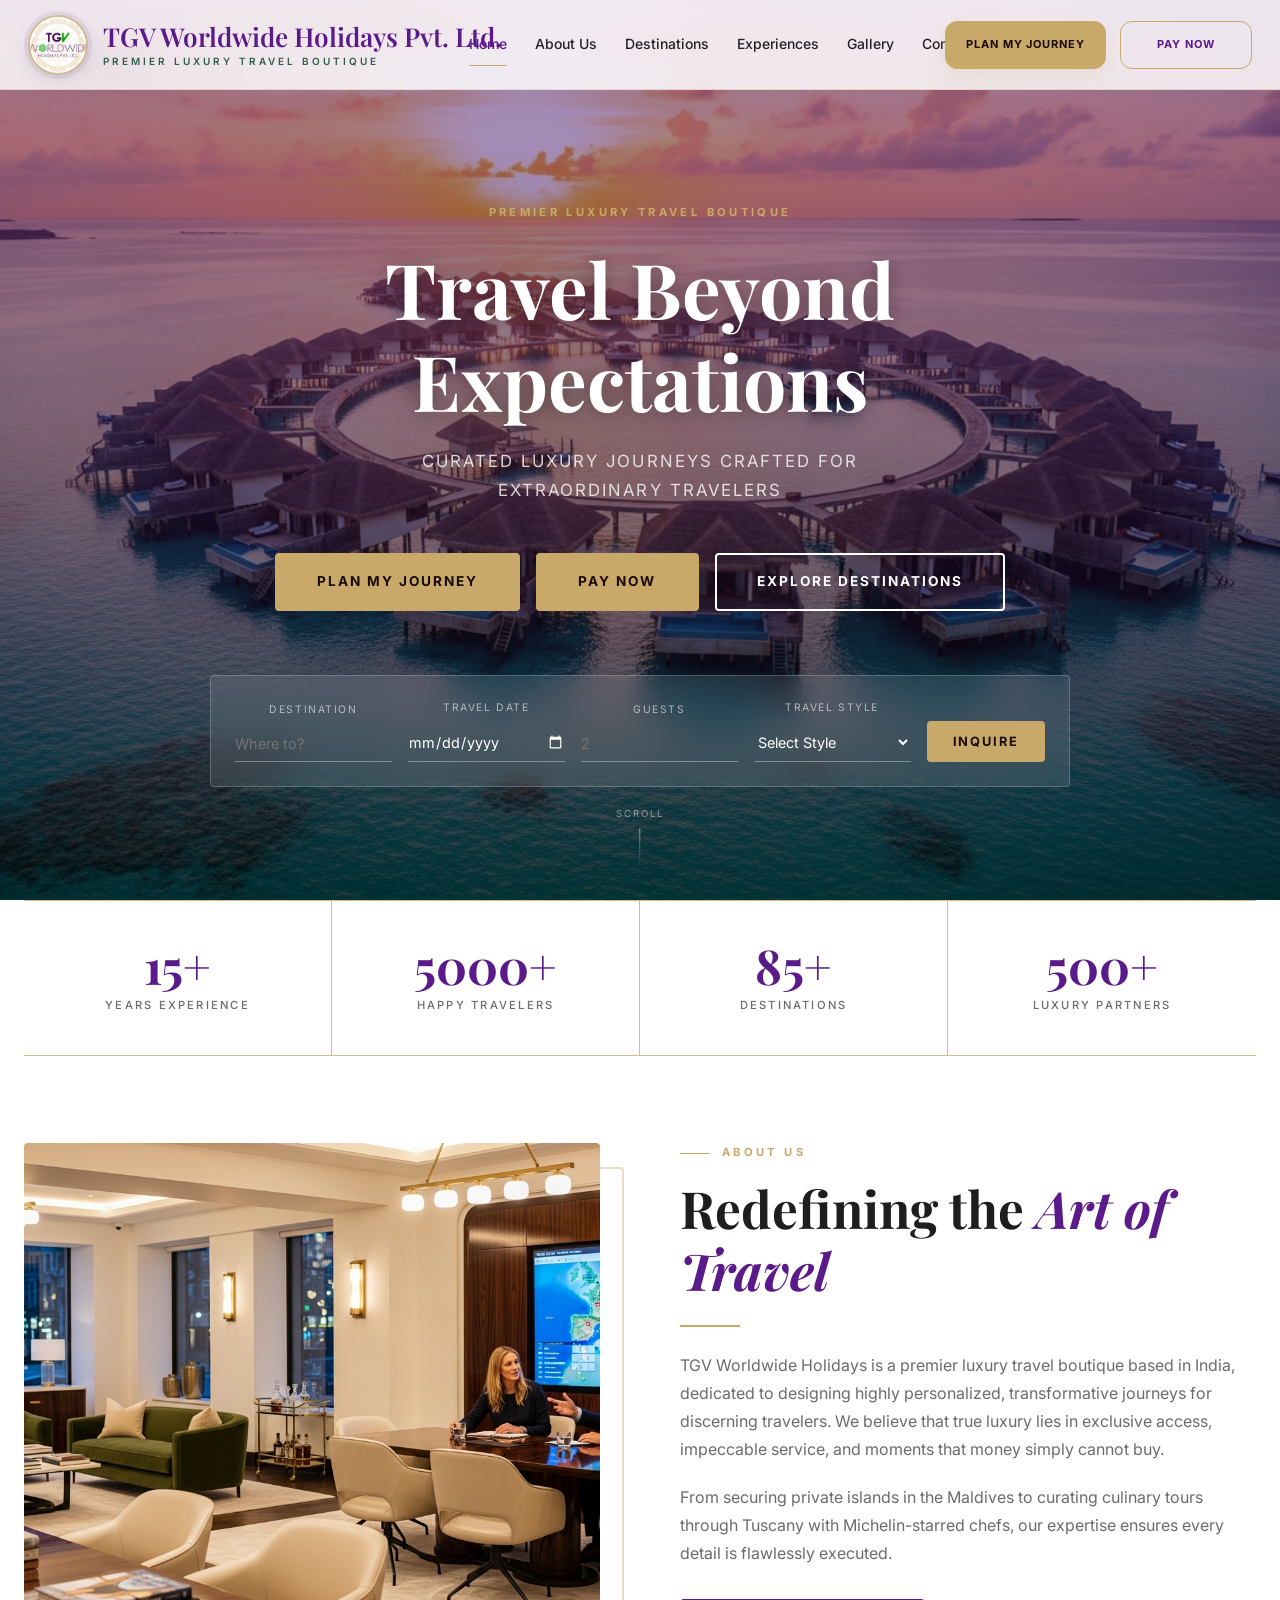
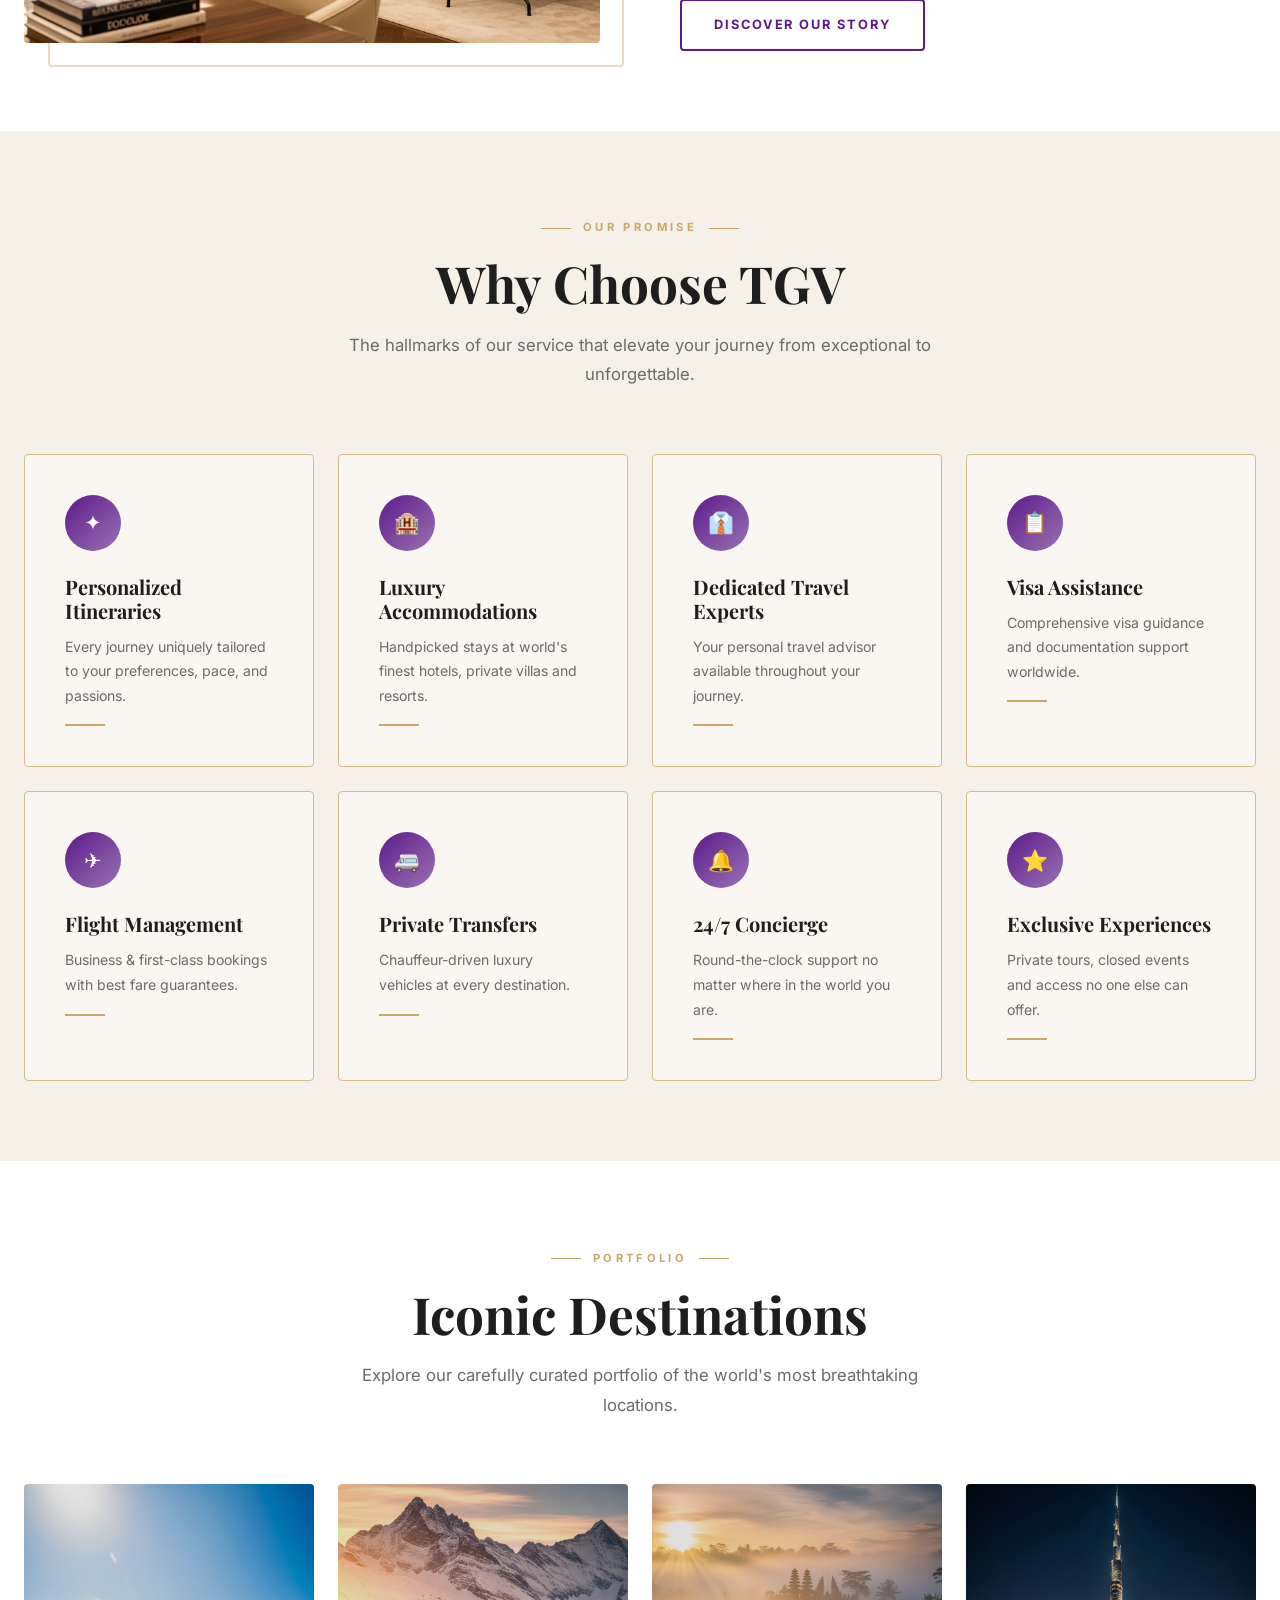
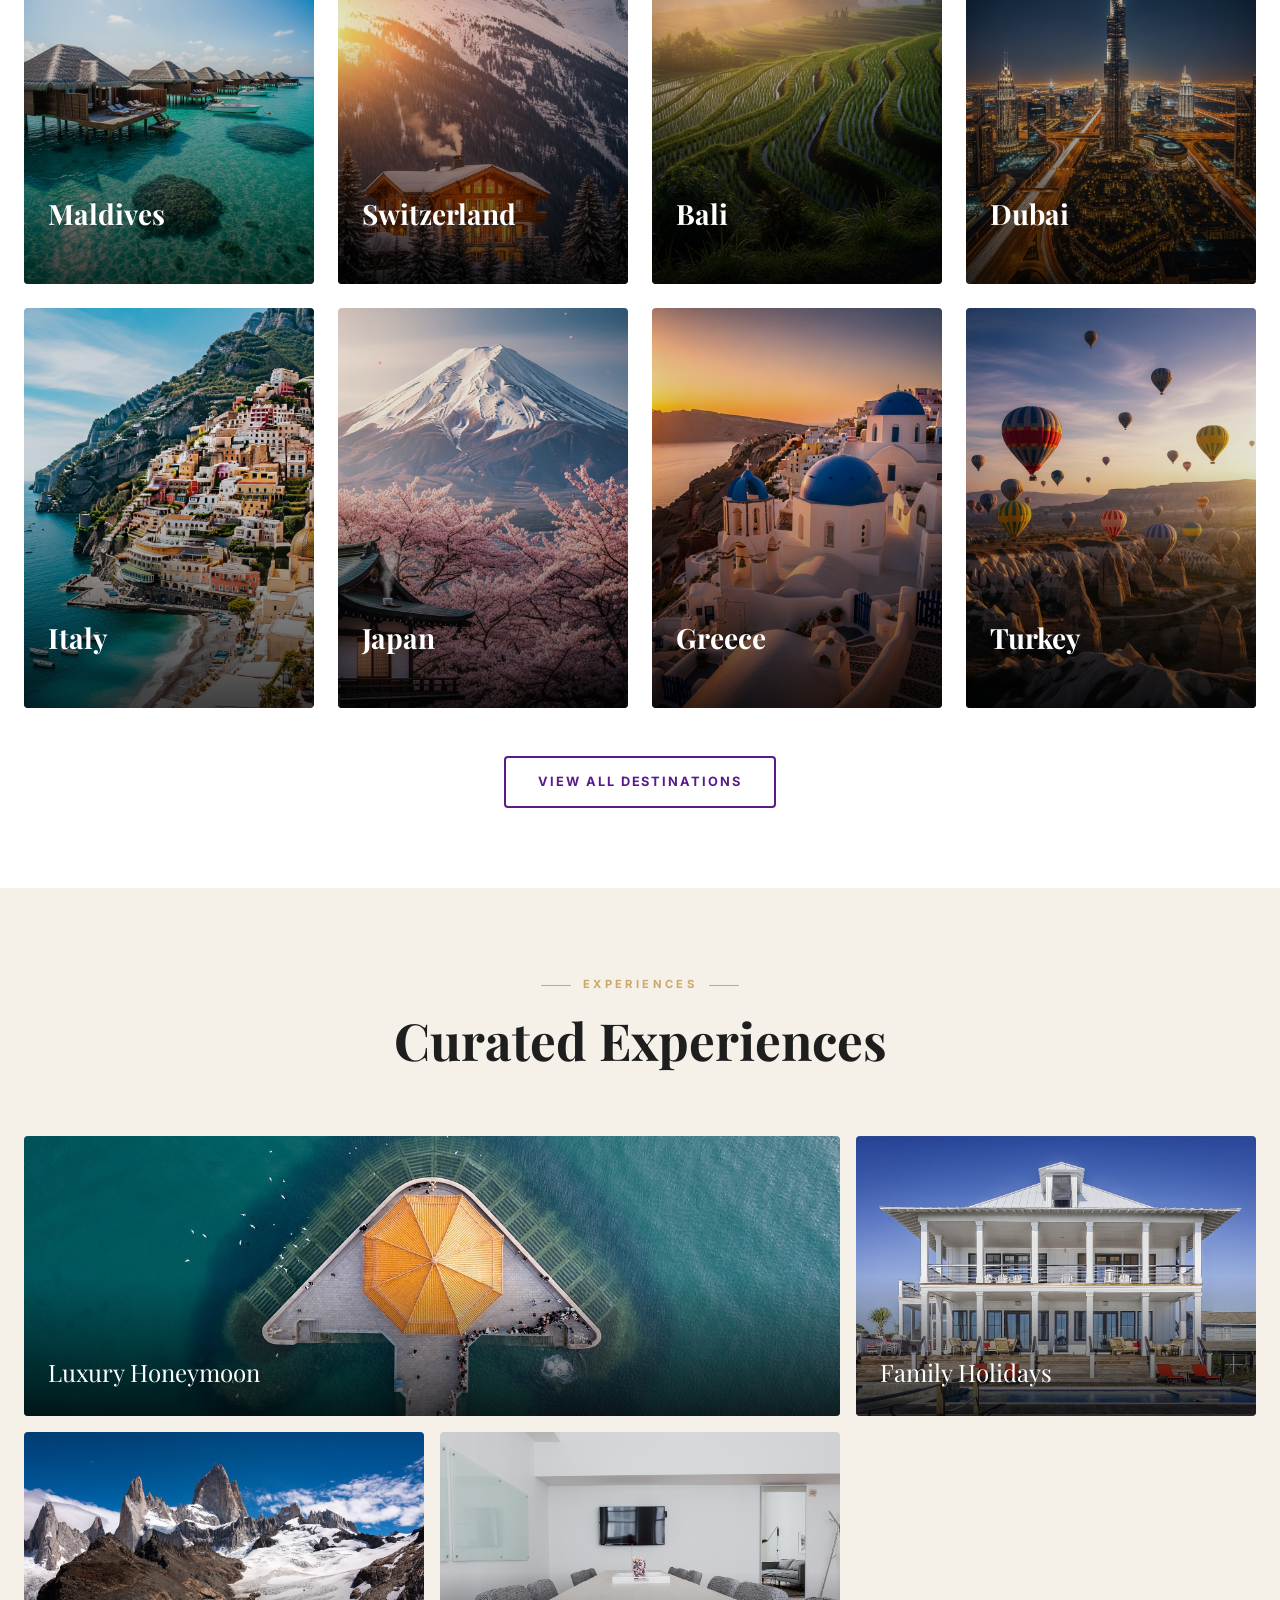
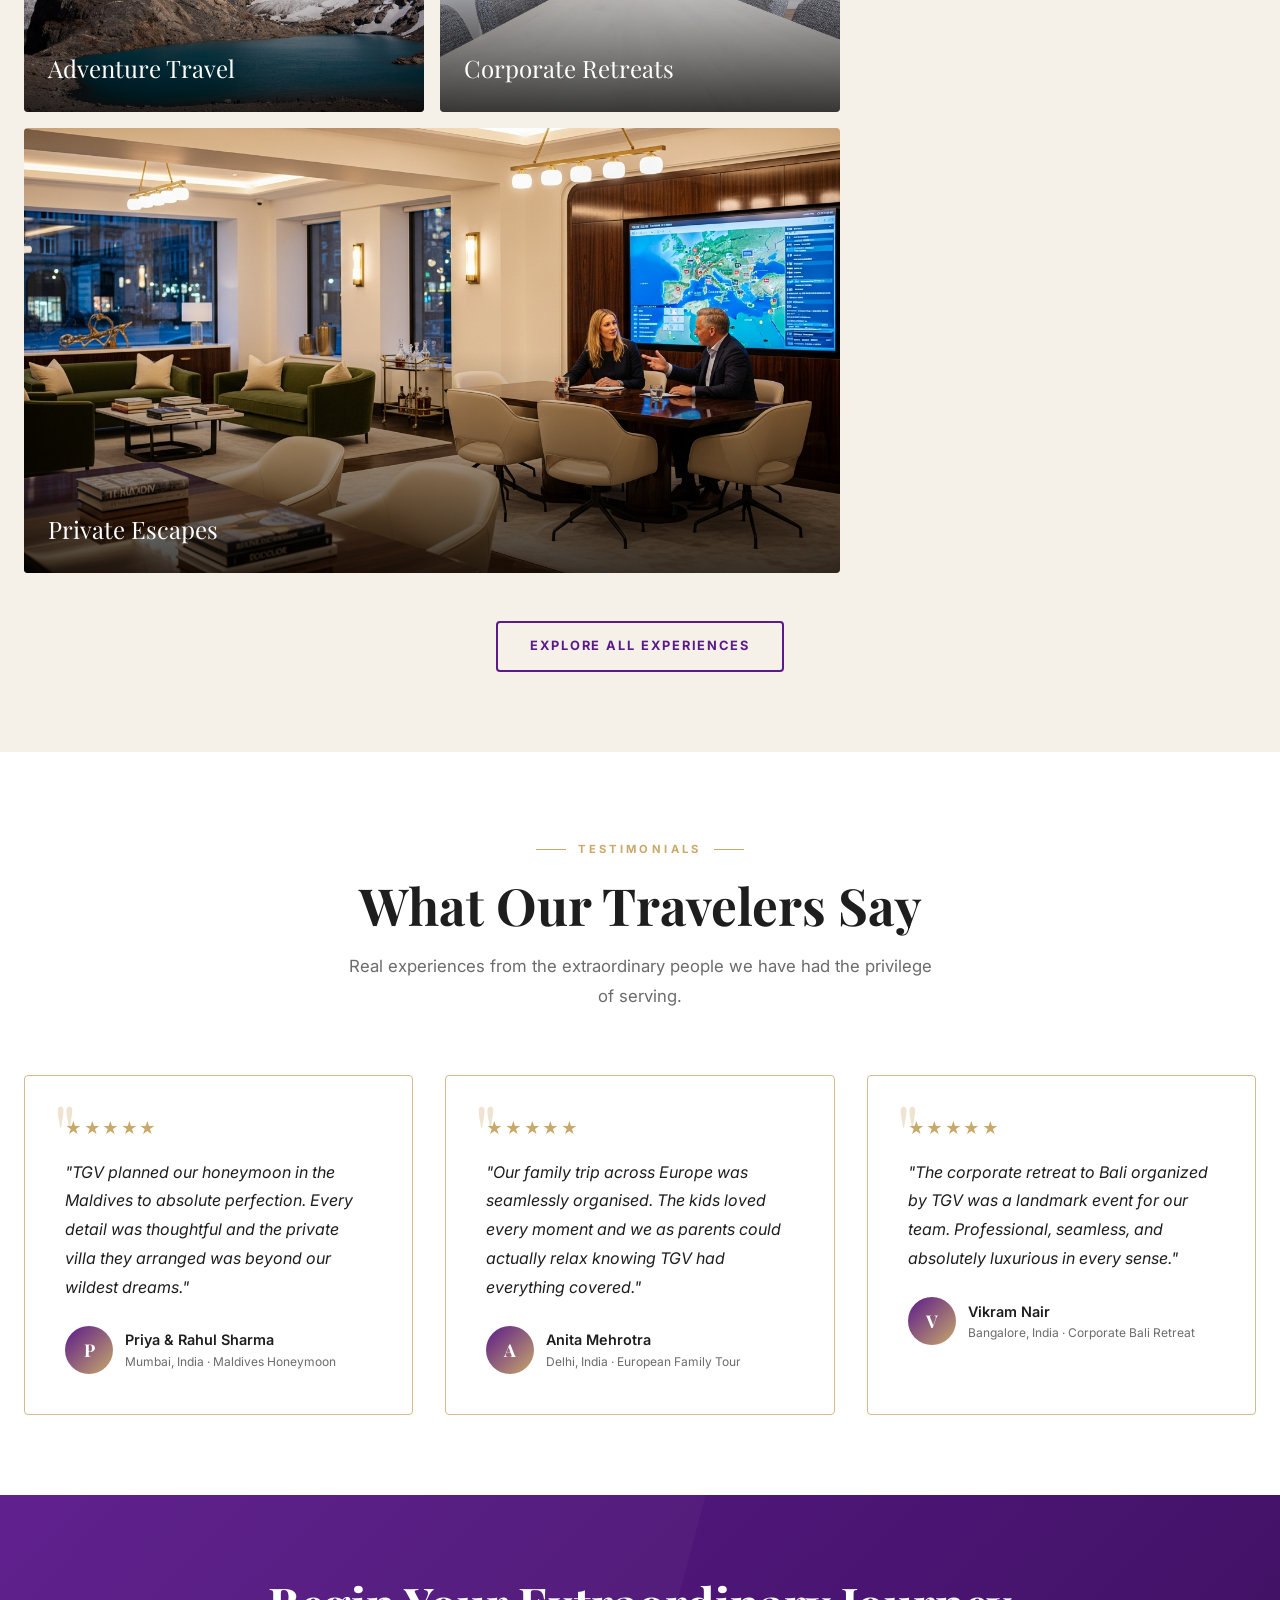
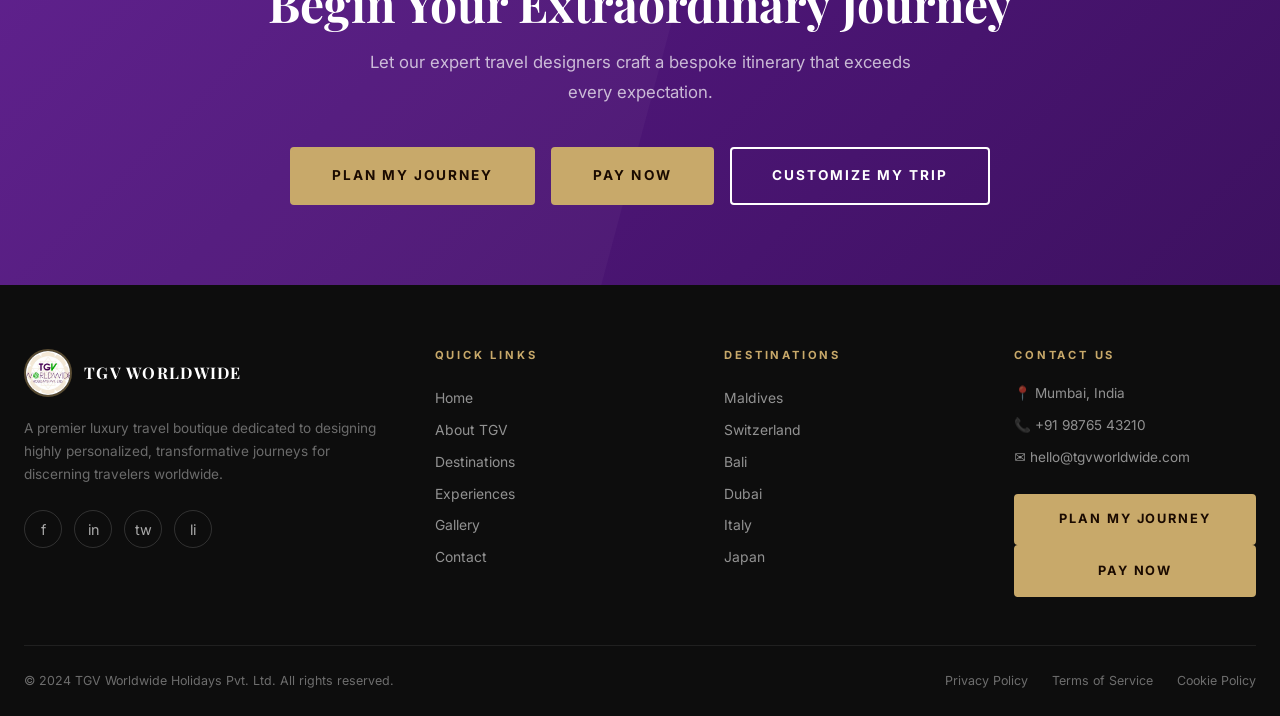
==== commit 8a150643: "Redesign luxury site header" ====
--- a/index.html
+++ b/index.html
@@ -29,19 +29,23 @@
       <a href="index.html" class="navbar__logo" aria-label="TGV Worldwide Holidays Home">
         <img src="assets/images/tgv-logo.jpeg" alt="TGV Logo" class="navbar__logo-img">
         <div class="navbar__logo-text">
-          <span class="navbar__logo-main">TGV Worldwide</span>
-          <span class="navbar__logo-sub">Holidays Pvt. Ltd.</span>
+          <span class="navbar__logo-main">TGV Worldwide Holidays Pvt. Ltd.</span>
+          <span class="navbar__logo-sub">Premier Luxury Travel Boutique</span>
         </div>
       </a>
       <div class="navbar__links" role="menubar">
-        <a href="index.html" class="navbar__link" role="menuitem">Home</a>
-        <a href="about.html" class="navbar__link" role="menuitem">About TGV</a>
-        <a href="destinations.html" class="navbar__link" role="menuitem">Destinations</a>
-        <a href="experiences.html" class="navbar__link" role="menuitem">Experiences</a>
-        <a href="gallery.html" class="navbar__link" role="menuitem">Gallery</a>
-        <a href="contact.html" class="navbar__link" role="menuitem">Contact</a>
-        <a href="contact.html" class="navbar__link navbar__cta" role="menuitem" id="nav-cta">Plan My Journey</a>
-        <a href="#" class="navbar__link navbar__cta" role="menuitem" id="nav-cta">Pay Now</a>
+        <div class="navbar__link-group" aria-label="Site pages">
+          <a href="index.html" class="navbar__link" role="menuitem">Home</a>
+          <a href="about.html" class="navbar__link" role="menuitem">About Us</a>
+          <a href="destinations.html" class="navbar__link" role="menuitem">Destinations</a>
+          <a href="experiences.html" class="navbar__link" role="menuitem">Experiences</a>
+          <a href="gallery.html" class="navbar__link" role="menuitem">Gallery</a>
+          <a href="contact.html" class="navbar__link" role="menuitem">Contact</a>
+        </div>
+        <div class="navbar__actions" aria-label="Primary actions">
+          <a href="contact.html" class="navbar__link navbar__cta" role="menuitem" id="nav-cta-plan">Plan My Journey</a>
+          <a href="#" class="navbar__link navbar__cta navbar__cta--pay pay-now-btn" role="menuitem" id="nav-cta-pay">Pay Now</a>
+        </div>
       </div>
       <button class="navbar__hamburger" id="hamburger" aria-label="Toggle menu" aria-expanded="false" aria-controls="mobile-menu">
         <span></span><span></span><span></span>
@@ -55,13 +59,13 @@
   <!-- MOBILE MENU -->
   <div class="navbar__mobile-menu" id="mobile-menu" role="menu" aria-label="Mobile navigation">
     <a href="index.html" class="navbar__mobile-link" role="menuitem">Home</a>
-    <a href="about.html" class="navbar__mobile-link" role="menuitem">About TGV</a>
+    <a href="about.html" class="navbar__mobile-link" role="menuitem">About Us</a>
     <a href="destinations.html" class="navbar__mobile-link" role="menuitem">Destinations</a>
     <a href="experiences.html" class="navbar__mobile-link" role="menuitem">Experiences</a>
     <a href="gallery.html" class="navbar__mobile-link" role="menuitem">Gallery</a>
     <a href="contact.html" class="navbar__mobile-link" role="menuitem">Contact</a>
     <a href="contact.html" class="navbar__mobile-cta" role="menuitem">Plan My Journey</a>
-    <a href="#" class="navbar__mobile-cta" role="menuitem">Pay Now</a>
+    <a href="#" class="navbar__mobile-cta pay-now-btn" role="menuitem">Pay Now</a>
   </div>
 
   <!-- MAIN CONTENT -->
@@ -82,7 +86,7 @@
 
         <div class="fade-in" style="display:flex; flex-wrap:wrap; gap:1rem; justify-content:center; margin-bottom:4rem;">
           <a href="contact.html" class="btn btn--secondary btn--lg">Plan My Journey</a>
-          <a href="#" class="btn btn--secondary btn--lg">Pay Now</a>
+          <a href="#" class="btn btn--secondary btn--lg pay-now-btn">Pay Now</a>
           <a href="destinations.html" class="btn btn--outline btn--lg">Explore Destinations</a>
         </div>
 
@@ -409,6 +413,42 @@
     </section>
 
     <!-- ================================================
+         PAYMENT POPUP
+         ================================================ -->
+    <div class="payment-popup" id="payment-popup" aria-hidden="true">
+      <div class="payment-dialog" role="dialog" aria-modal="true" aria-labelledby="demo-payment-heading">
+        <button class="payment-dialog__close" type="button" id="payment-popup-close" aria-label="Close payment form">&times;</button>
+        <div class="payment-dialog__header">
+          <span class="payment-dialog__eyebrow">Demo Payment Entry</span>
+          <h2 id="demo-payment-heading">Enter Booking Details</h2>
+          <p>This demo form appears when any Pay Now button is clicked.</p>
+        </div>
+        <form class="payment-form" id="demo-payment-form">
+          <div class="form-group">
+            <label for="demo-booking-id">Booking ID</label>
+            <input type="text" id="demo-booking-id" placeholder="TGV-2026-001" required>
+          </div>
+          <div class="form-group">
+            <label for="demo-guest-name">Guest Name</label>
+            <input type="text" id="demo-guest-name" placeholder="Enter your name" required>
+          </div>
+          <div class="form-row">
+            <div class="form-group">
+              <label for="demo-email">Email</label>
+              <input type="email" id="demo-email" placeholder="name@example.com" required>
+            </div>
+            <div class="form-group">
+              <label for="demo-amount">Amount</label>
+              <input type="text" id="demo-amount" placeholder="INR 50,000" required>
+            </div>
+          </div>
+          <button type="submit" class="btn btn--primary btn--full">Continue Demo Payment</button>
+          <p class="payment-dialog__note" id="demo-payment-status" aria-live="polite"></p>
+        </form>
+      </div>
+    </div>
+
+    <!-- ================================================
          CTA BANNER
          ================================================ -->
     <section class="cta-banner" aria-label="Call to action">
@@ -417,7 +457,7 @@
         <p class="cta-banner__text">Let our expert travel designers craft a bespoke itinerary that exceeds every expectation.</p>
         <div class="cta-banner__actions">
           <a href="contact.html" class="btn btn--secondary btn--lg">Plan My Journey</a>
-          <a href="#" class="btn btn--secondary btn--lg">Pay Now</a>
+          <a href="#" class="btn btn--secondary btn--lg pay-now-btn">Pay Now</a>
           <a href="customize-journey.html" class="btn btn--outline btn--lg">Customize My Trip</a>
         </div>
       </div>
@@ -468,7 +508,7 @@
           <p style="font-size:0.85rem; margin-bottom:0.5rem; color:rgba(255,255,255,0.55);">📞 +91 98765 43210</p>
           <p style="font-size:0.85rem; margin-bottom:1.5rem; color:rgba(255,255,255,0.55);">✉ hello@tgvworldwide.com</p>
           <a href="contact.html" class="btn btn--secondary" style="width:100%; text-align:center;">Plan My Journey</a>
-          <a href="#" class="btn btn--secondary" style="width:100%; text-align:center;">Pay Now</a>
+          <a href="#" class="btn btn--secondary pay-now-btn" style="width:100%; text-align:center;">Pay Now</a>
         </div>
       </div>
       <div class="footer__bottom">
@@ -487,4 +527,4 @@
 
   <script src="assets/js/main.js"></script>
 </body>
-</html>+</html>
--- a/assets/css/style.css
+++ b/assets/css/style.css
@@ -21,7 +21,7 @@
   --radius:            4px;
   --transition:        0.3s ease;
   --container-max:     1280px;
-  --nav-h:             80px;
+  --nav-h:             90px;
   --shadow-sm:         0 2px 8px rgba(0,0,0,0.08);
   --shadow-md:         0 4px 20px rgba(0,0,0,0.12);
   --shadow-lg:         0 8px 40px rgba(0,0,0,0.16);
@@ -104,18 +104,22 @@
   top: 0; left: 0; right: 0;
   z-index: 1000;
   height: var(--nav-h);
-  transition: background var(--transition), box-shadow var(--transition);
+  background: rgba(255,255,255,0.82);
+  border-bottom: 1px solid rgba(200,169,106,0.24);
+  box-shadow: 0 14px 40px rgba(31, 22, 38, 0.08);
+  backdrop-filter: blur(18px);
+  -webkit-backdrop-filter: blur(18px);
+  transition: background var(--transition), box-shadow var(--transition), border-color var(--transition);
 }
 
 .navbar.scrolled {
-  background: rgba(91, 26, 138, 0.95);
-  backdrop-filter: blur(12px);
-  -webkit-backdrop-filter: blur(12px);
-  box-shadow: var(--shadow-md);
+  background: rgba(255,255,255,0.94);
+  border-color: rgba(91,26,138,0.16);
+  box-shadow: 0 16px 46px rgba(31, 22, 38, 0.14);
 }
 
 .navbar.solid {
-  background: var(--color-primary);
+  background: rgba(255,255,255,0.96);
 }
 
 .navbar__inner {
@@ -123,78 +127,114 @@
   align-items: center;
   justify-content: space-between;
   height: 100%;
-  padding: 0 2rem;
-  max-width: var(--container-max);
+  gap: clamp(1.5rem, 3vw, 3rem);
+  padding: 0 clamp(1.5rem, 3vw, 3.5rem);
+  max-width: 1800px;
   margin: 0 auto;
 }
 
 .navbar__logo {
   display: flex;
   align-items: center;
-  gap: 0.75rem;
+  gap: 0.95rem;
   text-decoration: none;
   flex-shrink: 0;
+  min-width: 0;
 }
 
 .navbar__logo-img {
-  width: 52px;
-  height: 52px;
+  width: 68px;
+  height: 68px;
   border-radius: 50%;
   object-fit: cover;
-  border: 2px solid rgba(255,255,255,0.3);
+  border: 2px solid rgba(200,169,106,0.72);
+  box-shadow: 0 0 0 4px rgba(91,26,138,0.08), 0 6px 18px rgba(23,82,60,0.12);
 }
 
 .navbar__logo-text {
   display: flex;
   flex-direction: column;
-  line-height: 1.2;
+  justify-content: center;
+  line-height: 1.05;
+  min-width: 0;
 }
 
 .navbar__logo-main {
   font-family: var(--font-serif);
-  font-size: 1.1rem;
-  font-weight: 700;
-  letter-spacing: 0.1em;
+  font-size: 32px;
+  font-weight: 600;
+  letter-spacing: 0;
+  color: var(--color-primary);
+  white-space: nowrap;
+}
+
+.navbar__logo-sub {
+  margin-top: 0.4rem;
+  font-family: var(--font-sans);
+  font-size: 12px;
+  line-height: 1;
+  letter-spacing: 4px;
   text-transform: uppercase;
-  color: #ffffff;
-}
-
-.navbar__logo-sub {
-  font-size: 0.6rem;
-  letter-spacing: 0.2em;
-  text-transform: uppercase;
-  color: rgba(255,255,255,0.65);
+  color: #2f5f45;
+  font-weight: 600;
+  white-space: nowrap;
+}
+
+.navbar__links {
+  display: flex;
+  align-items: center;
+  justify-content: space-between;
+  gap: clamp(1.5rem, 2vw, 2.5rem);
+  flex: 1 1 auto;
+  min-width: 0;
+}
+
+.navbar__link-group,
+.navbar__actions {
+  display: flex;
+  align-items: center;
+}
+
+.navbar__link-group {
+  justify-content: center;
+  gap: clamp(40px, 2.65vw, 50px);
+  flex: 1 1 auto;
+  min-width: 0;
+}
+
+.navbar__actions {
+  gap: 0.85rem;
+  flex: 0 0 auto;
+}
+
+.navbar__link {
+  font-family: var(--font-sans);
+  font-size: 16px;
   font-weight: 500;
-}
-
-.navbar__links {
-  display: flex;
-  align-items: center;
-  gap: 2rem;
-}
-
-.navbar__link {
-  font-size: 0.8rem;
-  font-weight: 500;
-  letter-spacing: 0.1em;
-  text-transform: uppercase;
-  color: rgba(255,255,255,0.85);
-  transition: color var(--transition);
+  letter-spacing: 0;
+  color: #242126;
+  transition: color var(--transition), transform var(--transition);
   position: relative;
+  white-space: nowrap;
 }
 
 .navbar__link::after {
   content: '';
   position: absolute;
-  bottom: -4px; left: 0;
+  bottom: -10px; left: 50%;
   width: 0; height: 1px;
   background: var(--color-secondary);
+  transform: translateX(-50%);
   transition: width var(--transition);
 }
 
-.navbar__link:hover,
+.navbar__link:hover {
+  color: var(--color-secondary);
+  transform: translateY(-1px);
+}
+
 .navbar__link.active {
-  color: var(--color-secondary);
+  color: var(--color-primary);
 }
 
 .navbar__link:hover::after,
@@ -205,21 +245,43 @@
 .navbar__cta {
   background: var(--color-secondary);
   color: #1a0a00 !important;
-  padding: 0.6rem 1.4rem;
-  font-size: 0.75rem;
+  min-width: 150px;
+  height: 50px;
+  padding: 0 1.3rem;
+  font-size: 13px;
   font-weight: 700;
-  letter-spacing: 0.12em;
+  letter-spacing: 0.08em;
   text-transform: uppercase;
-  transition: background var(--transition), transform var(--transition);
-  border-radius: var(--radius);
+  display: inline-flex;
+  align-items: center;
+  justify-content: center;
+  border: 1px solid var(--color-secondary);
+  border-radius: 12px;
+  box-shadow: 0 8px 20px rgba(200,169,106,0.2);
+  transition: background var(--transition), color var(--transition), transform var(--transition), box-shadow var(--transition);
 }
 
 .navbar__cta:hover {
   background: #ffffff;
-  transform: translateY(-1px);
+  color: var(--color-primary) !important;
+  transform: translateY(-2px);
+  box-shadow: 0 12px 28px rgba(200,169,106,0.28);
 }
 
 .navbar__cta::after { display: none; }
+
+.navbar__cta--pay {
+  background: transparent;
+  color: var(--color-primary) !important;
+  border: 1px solid var(--color-secondary);
+  box-shadow: none;
+}
+
+.navbar__cta--pay:hover {
+  background: var(--color-secondary);
+  color: #1a0a00 !important;
+  box-shadow: 0 12px 28px rgba(200,169,106,0.26);
+}
 
 .navbar__hamburger {
   display: none;
@@ -234,7 +296,7 @@
   display: block;
   width: 26px;
   height: 2px;
-  background: #ffffff;
+  background: var(--color-primary);
   transition: all var(--transition);
   border-radius: 2px;
 }
@@ -521,6 +583,143 @@
 .btn--lg {
   padding: 1rem 2.5rem;
   font-size: 0.85rem;
+}
+
+.btn--full {
+  width: 100%;
+}
+
+/* ===================================
+   PAYMENT FORM
+   =================================== */
+.payment-form {
+  max-width: 520px;
+  margin: 0 auto;
+}
+
+.payment-form .form-group {
+  margin-bottom: 1.25rem;
+}
+
+.payment-form label {
+  display: block;
+  margin-bottom: 0.45rem;
+  font-size: 0.76rem;
+  font-weight: 700;
+  letter-spacing: 0.08em;
+  text-transform: uppercase;
+  color: var(--color-muted);
+}
+
+.payment-form input {
+  width: 100%;
+  padding: 0.85rem 1rem;
+  border: 1px solid var(--color-border);
+  border-radius: var(--radius);
+  background: #ffffff;
+  font-family: var(--font-sans);
+  font-size: 0.95rem;
+  color: var(--color-fg);
+}
+
+.payment-form input:focus {
+  outline: none;
+  border-color: var(--color-primary);
+  box-shadow: 0 0 0 3px rgba(91,26,138,0.1);
+}
+
+.payment-form .form-row {
+  display: grid;
+  grid-template-columns: 1fr 1fr;
+  gap: 1rem;
+}
+
+.payment-form .btn {
+  margin-top: 0.5rem;
+}
+
+.payment-popup {
+  position: fixed;
+  inset: 0;
+  background: rgba(10, 8, 12, 0.72);
+  display: none;
+  justify-content: center;
+  align-items: center;
+  padding: 1.5rem;
+  z-index: 2000;
+}
+
+.payment-popup.show {
+  display: flex;
+}
+
+.payment-dialog {
+  position: relative;
+  width: min(560px, 100%);
+  max-height: calc(100vh - 3rem);
+  overflow-y: auto;
+  background: var(--color-card);
+  border: 1px solid var(--color-border);
+  border-radius: var(--radius);
+  box-shadow: var(--shadow-lg);
+  padding: 2.25rem;
+}
+
+.payment-dialog__close {
+  position: absolute;
+  top: 0.9rem;
+  right: 0.9rem;
+  width: 38px;
+  height: 38px;
+  display: inline-flex;
+  align-items: center;
+  justify-content: center;
+  border-radius: 50%;
+  background: rgba(91,26,138,0.08);
+  color: var(--color-primary);
+  font-size: 1.6rem;
+  line-height: 1;
+}
+
+.payment-dialog__close:hover {
+  background: var(--color-primary);
+  color: #ffffff;
+}
+
+.payment-dialog__header {
+  margin-bottom: 1.5rem;
+  padding-right: 2.25rem;
+}
+
+.payment-dialog__eyebrow {
+  display: block;
+  margin-bottom: 0.65rem;
+  font-size: 0.68rem;
+  font-weight: 700;
+  letter-spacing: 0.24em;
+  text-transform: uppercase;
+  color: var(--color-secondary);
+}
+
+.payment-dialog__header h2 {
+  margin-bottom: 0.6rem;
+  font-size: clamp(1.7rem, 4vw, 2.4rem);
+}
+
+.payment-dialog__header p,
+.payment-dialog__note {
+  font-size: 0.92rem;
+}
+
+.payment-dialog__note {
+  min-height: 1.5rem;
+  margin-top: 1rem;
+  color: var(--color-primary);
+  font-weight: 600;
+}
+
+body.payment-popup-open {
+  overflow: hidden;
 }
 
 /* ===================================
--- a/assets/css/responsive.css
+++ b/assets/css/responsive.css
@@ -5,11 +5,73 @@
 /* ===================================
    TABLET: ≤ 1024px
    =================================== */
+@media (max-width: 1500px) {
+  .navbar__inner {
+    gap: 1.4rem;
+    padding: 0 1.75rem;
+  }
+  .navbar__logo-img {
+    width: 60px;
+    height: 60px;
+  }
+  .navbar__logo-main {
+    font-size: 26px;
+  }
+  .navbar__logo-sub {
+    font-size: 10px;
+    letter-spacing: 3px;
+  }
+  .navbar__link-group {
+    gap: 28px;
+  }
+  .navbar__link {
+    font-size: 14px;
+  }
+  .navbar__cta {
+    min-width: 132px;
+    height: 48px;
+    font-size: 11px;
+  }
+}
+
 @media (max-width: 1024px) {
 
   /* Nav */
-  .navbar__links { display: none; }
-  .navbar__hamburger { display: flex; }
+  :root { --nav-h: 80px; }
+  .navbar__inner {
+    gap: 1rem;
+    padding: 0 1.25rem;
+  }
+  .navbar__logo {
+    gap: 0.75rem;
+  }
+  .navbar__logo-img {
+    width: 56px;
+    height: 56px;
+  }
+  .navbar__logo-main {
+    font-size: 21px;
+  }
+  .navbar__logo-sub {
+    font-size: 9px;
+    letter-spacing: 2.5px;
+  }
+  .navbar__links {
+    gap: 1rem;
+  }
+  .navbar__link-group {
+    gap: 18px;
+  }
+  .navbar__link {
+    font-size: 13px;
+  }
+  .navbar__cta {
+    min-width: 118px;
+    height: 44px;
+    padding: 0 0.9rem;
+    border-radius: 10px;
+    font-size: 11px;
+  }
 
   /* Grids */
   .grid-4 { grid-template-columns: repeat(2, 1fr); }
@@ -44,10 +106,34 @@
    =================================== */
 @media (max-width: 768px) {
 
+  :root { --nav-h: 70px; }
+
   /* Typography */
   h1 { font-size: 2.25rem; }
   h2 { font-size: 1.875rem; }
   h3 { font-size: 1.375rem; }
+
+  /* Nav */
+  .navbar__links { display: none; }
+  .navbar__hamburger { display: flex; }
+  .navbar__inner { padding: 0 1rem; }
+  .navbar__logo-img {
+    width: 48px;
+    height: 48px;
+  }
+  .navbar__logo-main {
+    max-width: 250px;
+    overflow: hidden;
+    font-size: 18px;
+    text-overflow: ellipsis;
+  }
+  .navbar__logo-sub {
+    max-width: 250px;
+    overflow: hidden;
+    font-size: 8px;
+    letter-spacing: 2px;
+    text-overflow: ellipsis;
+  }
 
   .section { padding: 3.5rem 0; }
 
@@ -97,6 +183,7 @@
 
   /* Form row */
   .form-row { grid-template-columns: 1fr; }
+  .payment-form .form-row { grid-template-columns: 1fr; }
 
   /* Destinations grid */
   .dest-card { height: 320px; }
@@ -117,7 +204,19 @@
 @media (max-width: 480px) {
   .container { padding: 0 1rem; }
   .navbar__inner { padding: 0 1rem; }
-  .navbar__logo-text { display: none; }
+  .navbar__logo-text {
+    display: flex;
+    max-width: calc(100vw - 120px);
+  }
+  .navbar__logo-main {
+    max-width: 100%;
+    font-size: 15px;
+  }
+  .navbar__logo-sub {
+    max-width: 100%;
+    font-size: 7px;
+    letter-spacing: 1.4px;
+  }
   h1 { font-size: 1.875rem; }
   h2 { font-size: 1.625rem; }
   .section { padding: 2.5rem 0; }
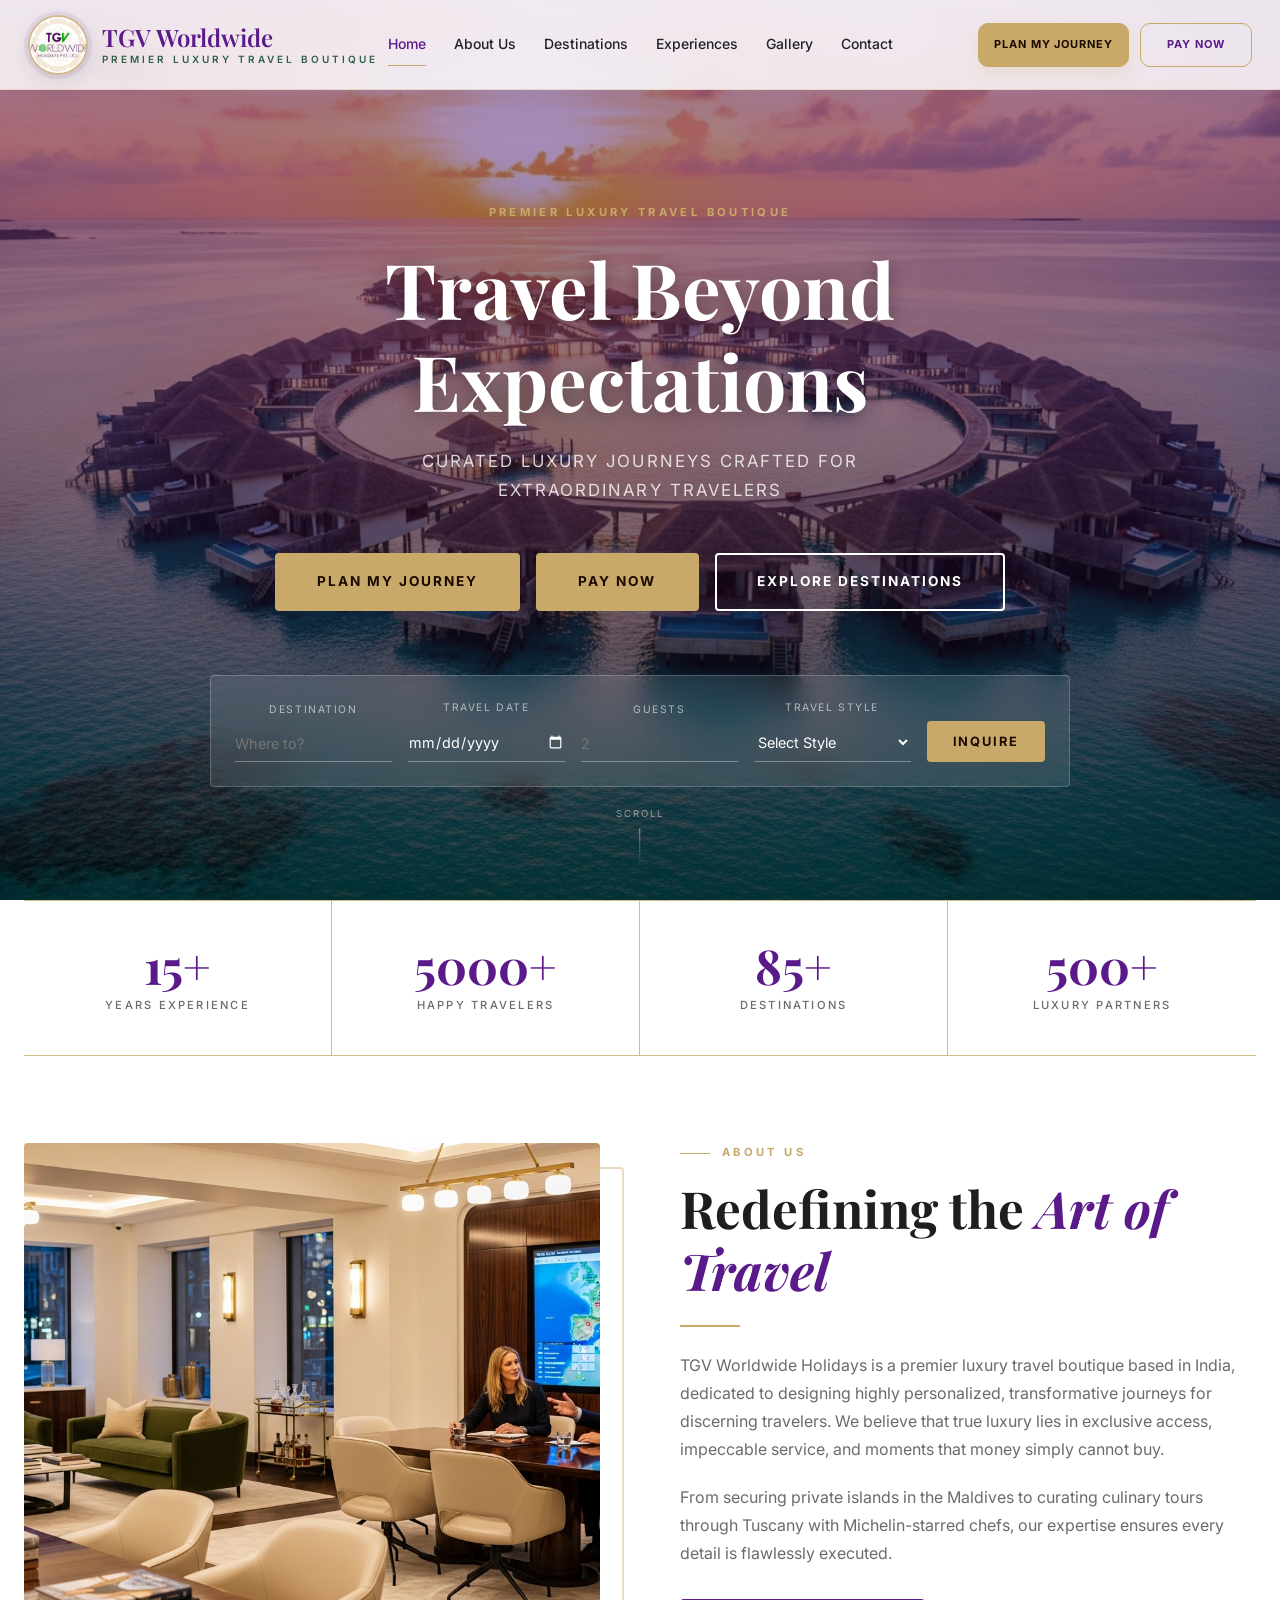
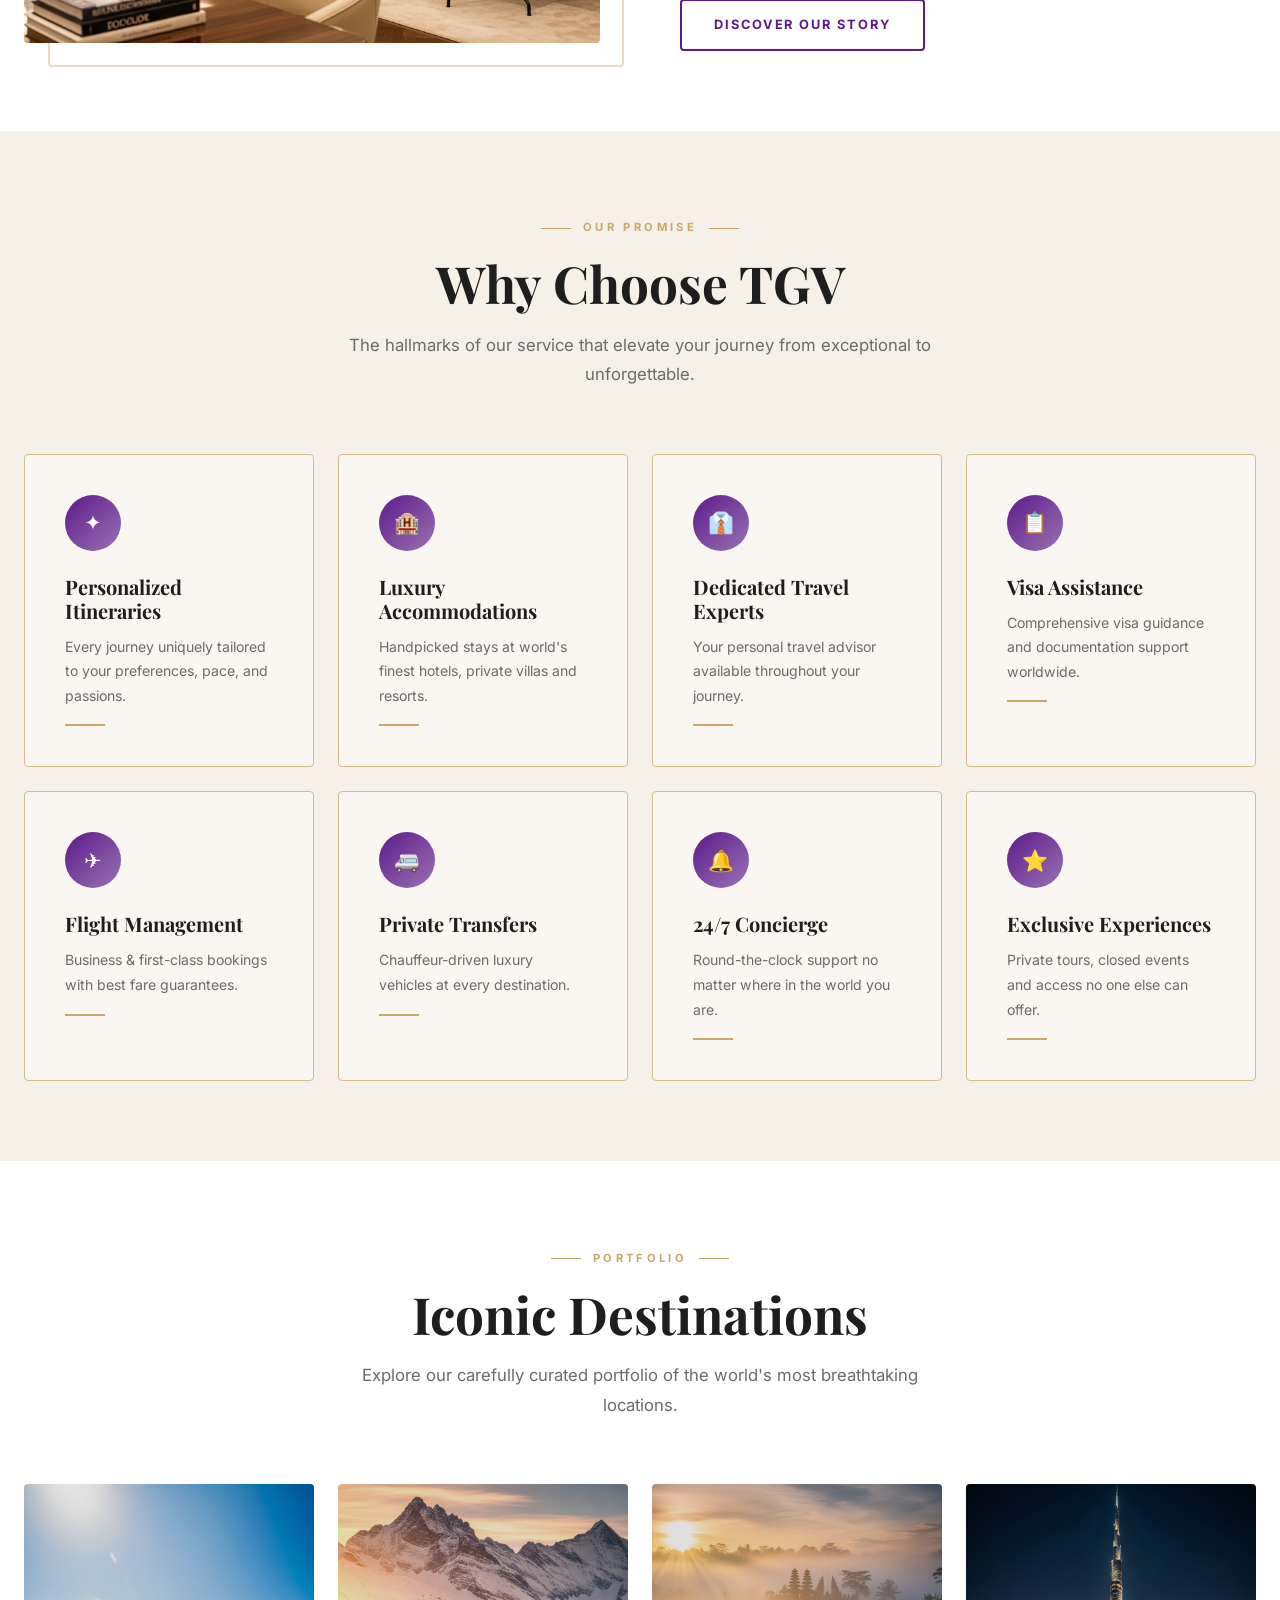
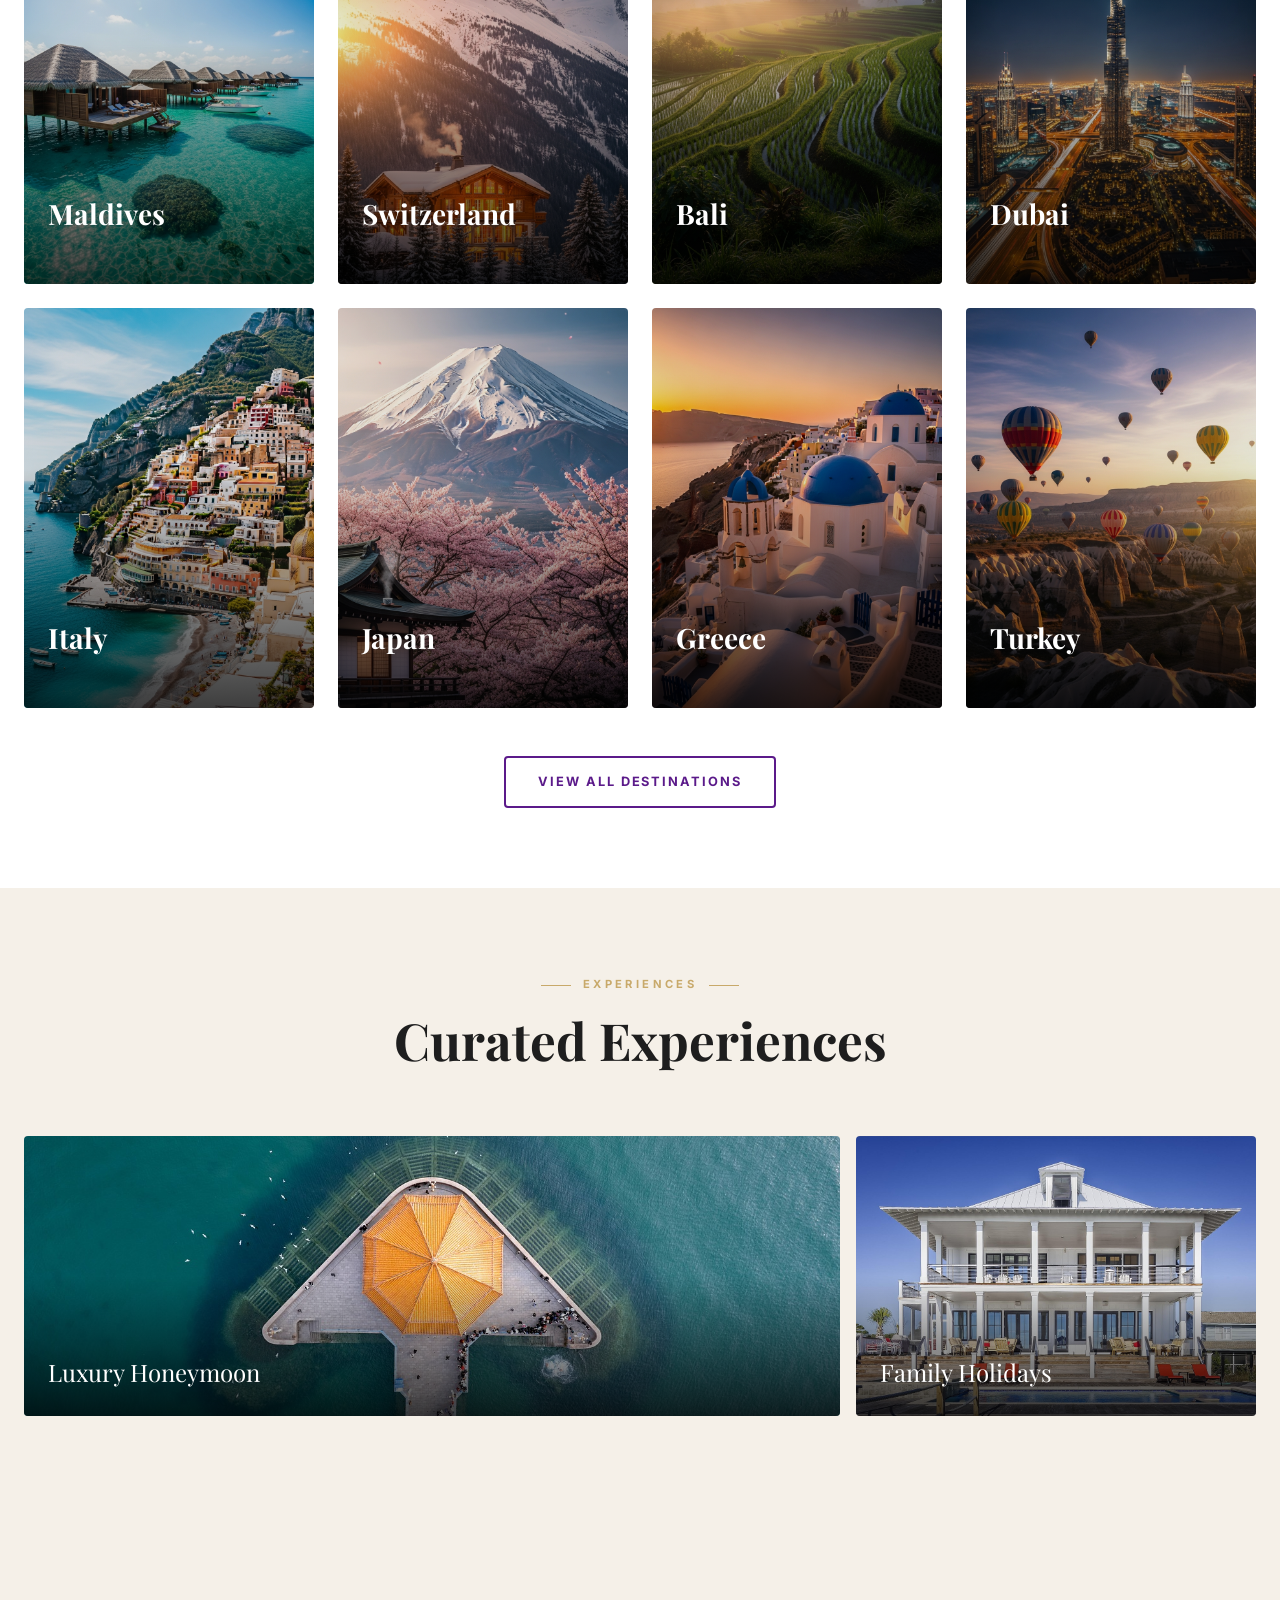
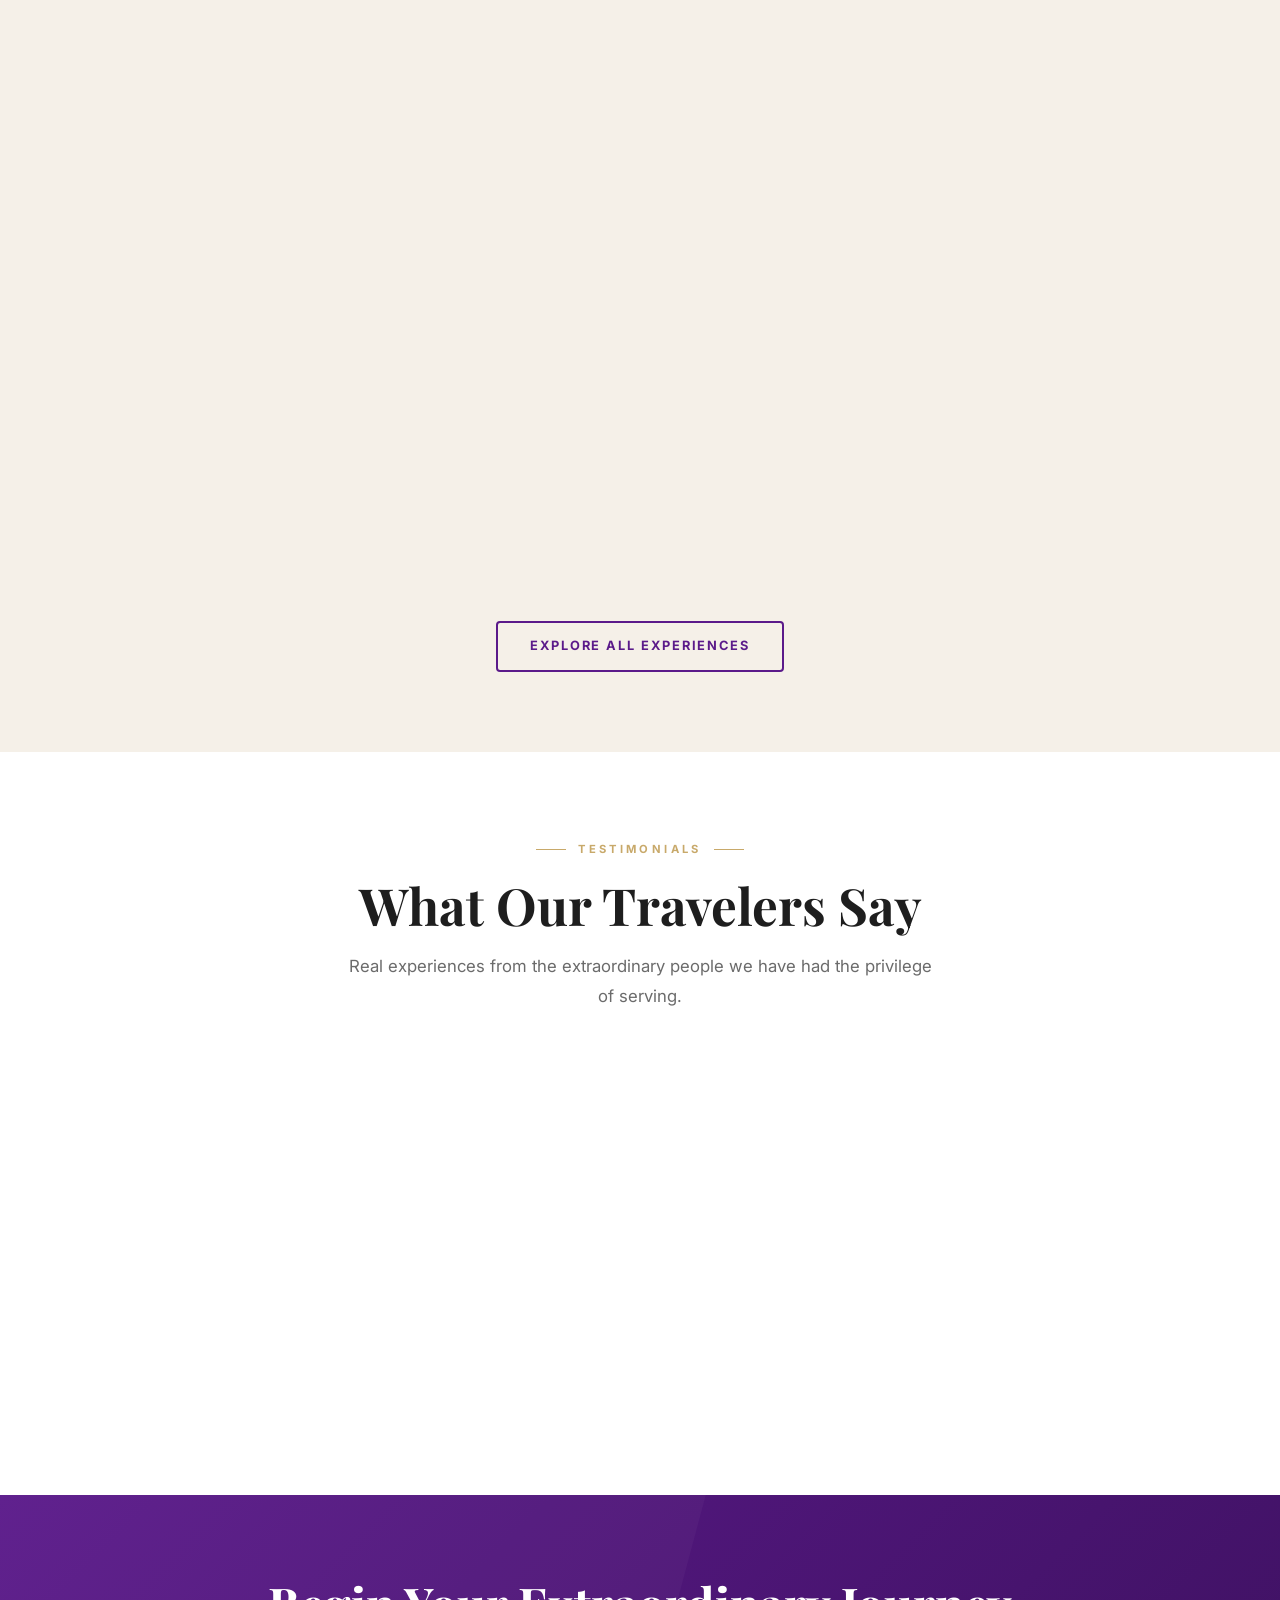
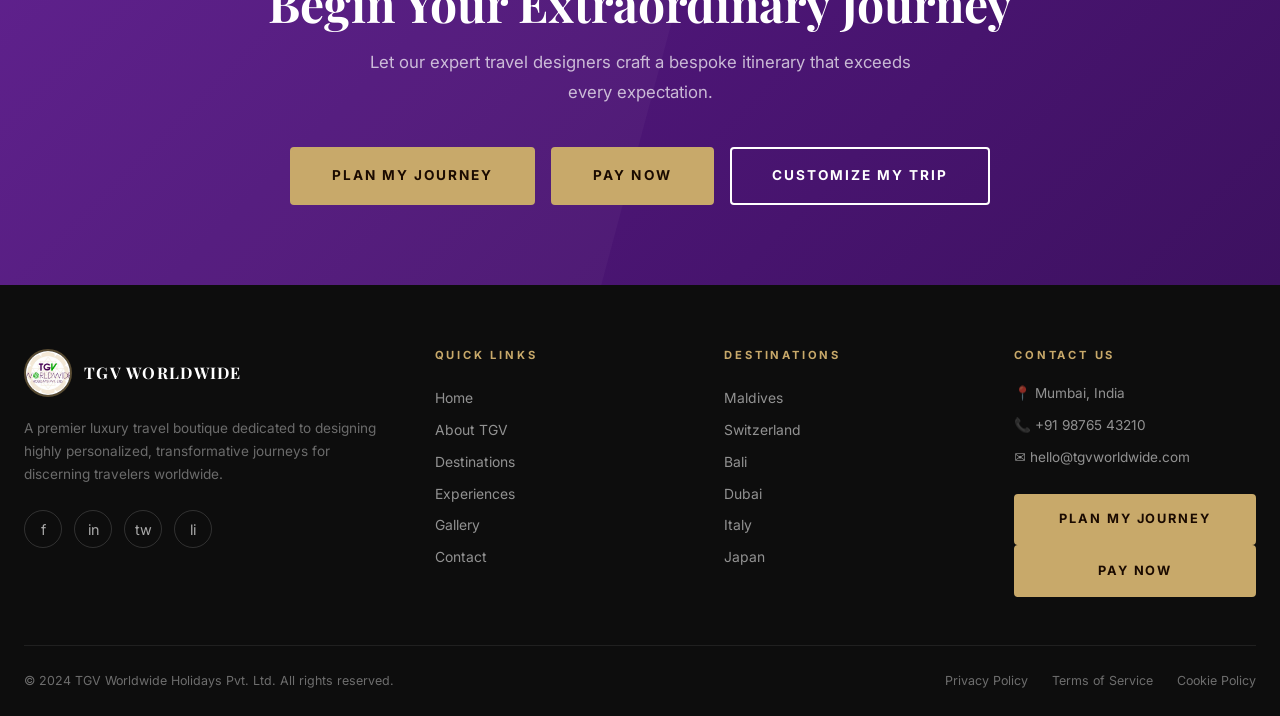
==== commit 291e33c4: "Update index.html" ====
--- a/index.html
+++ b/index.html
@@ -29,7 +29,7 @@
       <a href="index.html" class="navbar__logo" aria-label="TGV Worldwide Holidays Home">
         <img src="assets/images/tgv-logo.jpeg" alt="TGV Logo" class="navbar__logo-img">
         <div class="navbar__logo-text">
-          <span class="navbar__logo-main">TGV Worldwide Holidays Pvt. Ltd.</span>
+          <span class="navbar__logo-main">TGV Worldwide</span>
           <span class="navbar__logo-sub">Premier Luxury Travel Boutique</span>
         </div>
       </a>
--- a/assets/css/style.css
+++ b/assets/css/style.css
@@ -123,28 +123,29 @@
 }
 
 .navbar__inner {
-  display: flex;
-  align-items: center;
-  justify-content: space-between;
+  display: grid;
+  grid-template-columns: minmax(0, 1fr) auto minmax(0, 1fr);
+  align-items: center;
   height: 100%;
-  gap: clamp(1.5rem, 3vw, 3rem);
-  padding: 0 clamp(1.5rem, 3vw, 3.5rem);
-  max-width: 1800px;
+  column-gap: 1rem;
+  padding: 0 2rem;
+  max-width: 1400px;
   margin: 0 auto;
 }
 
 .navbar__logo {
   display: flex;
   align-items: center;
-  gap: 0.95rem;
+  justify-self: start;
+  gap: 0.85rem;
   text-decoration: none;
   flex-shrink: 0;
   min-width: 0;
 }
 
 .navbar__logo-img {
-  width: 68px;
-  height: 68px;
+  width: 60px;
+  height: 60px;
   border-radius: 50%;
   object-fit: cover;
   border: 2px solid rgba(200,169,106,0.72);
@@ -161,7 +162,7 @@
 
 .navbar__logo-main {
   font-family: var(--font-serif);
-  font-size: 32px;
+  font-size: 24px;
   font-weight: 600;
   letter-spacing: 0;
   color: var(--color-primary);
@@ -169,11 +170,11 @@
 }
 
 .navbar__logo-sub {
-  margin-top: 0.4rem;
+  margin-top: 0.3rem;
   font-family: var(--font-sans);
-  font-size: 12px;
+  font-size: 10px;
   line-height: 1;
-  letter-spacing: 4px;
+  letter-spacing: 3px;
   text-transform: uppercase;
   color: #2f5f45;
   font-weight: 600;
@@ -181,35 +182,33 @@
 }
 
 .navbar__links {
-  display: flex;
-  align-items: center;
-  justify-content: space-between;
-  gap: clamp(1.5rem, 2vw, 2.5rem);
-  flex: 1 1 auto;
-  min-width: 0;
+  display: contents;
 }
 
 .navbar__link-group,
 .navbar__actions {
   display: flex;
   align-items: center;
+  min-width: 0;
 }
 
 .navbar__link-group {
+  grid-column: 2;
   justify-content: center;
-  gap: clamp(40px, 2.65vw, 50px);
-  flex: 1 1 auto;
-  min-width: 0;
+  gap: 28px;
+  white-space: nowrap;
 }
 
 .navbar__actions {
-  gap: 0.85rem;
-  flex: 0 0 auto;
+  grid-column: 3;
+  justify-self: end;
+  gap: 0.7rem;
+  white-space: nowrap;
 }
 
 .navbar__link {
   font-family: var(--font-sans);
-  font-size: 16px;
+  font-size: 14px;
   font-weight: 500;
   letter-spacing: 0;
   color: #242126;
@@ -245,10 +244,10 @@
 .navbar__cta {
   background: var(--color-secondary);
   color: #1a0a00 !important;
-  min-width: 150px;
-  height: 50px;
-  padding: 0 1.3rem;
-  font-size: 13px;
+  min-width: 118px;
+  height: 44px;
+  padding: 0 1rem;
+  font-size: 11px;
   font-weight: 700;
   letter-spacing: 0.08em;
   text-transform: uppercase;
@@ -256,7 +255,7 @@
   align-items: center;
   justify-content: center;
   border: 1px solid var(--color-secondary);
-  border-radius: 12px;
+  border-radius: 10px;
   box-shadow: 0 8px 20px rgba(200,169,106,0.2);
   transition: background var(--transition), color var(--transition), transform var(--transition), box-shadow var(--transition);
 }
--- a/assets/css/responsive.css
+++ b/assets/css/responsive.css
@@ -7,7 +7,7 @@
    =================================== */
 @media (max-width: 1500px) {
   .navbar__inner {
-    gap: 1.4rem;
+    column-gap: 0.9rem;
     padding: 0 1.75rem;
   }
   .navbar__logo-img {
@@ -15,7 +15,7 @@
     height: 60px;
   }
   .navbar__logo-main {
-    font-size: 26px;
+    font-size: 24px;
   }
   .navbar__logo-sub {
     font-size: 10px;
@@ -28,8 +28,9 @@
     font-size: 14px;
   }
   .navbar__cta {
-    min-width: 132px;
-    height: 48px;
+    min-width: 112px;
+    height: 44px;
+    padding: 0 0.95rem;
     font-size: 11px;
   }
 }
@@ -39,7 +40,7 @@
   /* Nav */
   :root { --nav-h: 80px; }
   .navbar__inner {
-    gap: 1rem;
+    column-gap: 0.75rem;
     padding: 0 1.25rem;
   }
   .navbar__logo {
@@ -66,11 +67,11 @@
     font-size: 13px;
   }
   .navbar__cta {
-    min-width: 118px;
-    height: 44px;
+    min-width: 104px;
+    height: 42px;
     padding: 0 0.9rem;
     border-radius: 10px;
-    font-size: 11px;
+    font-size: 10px;
   }
 
   /* Grids */
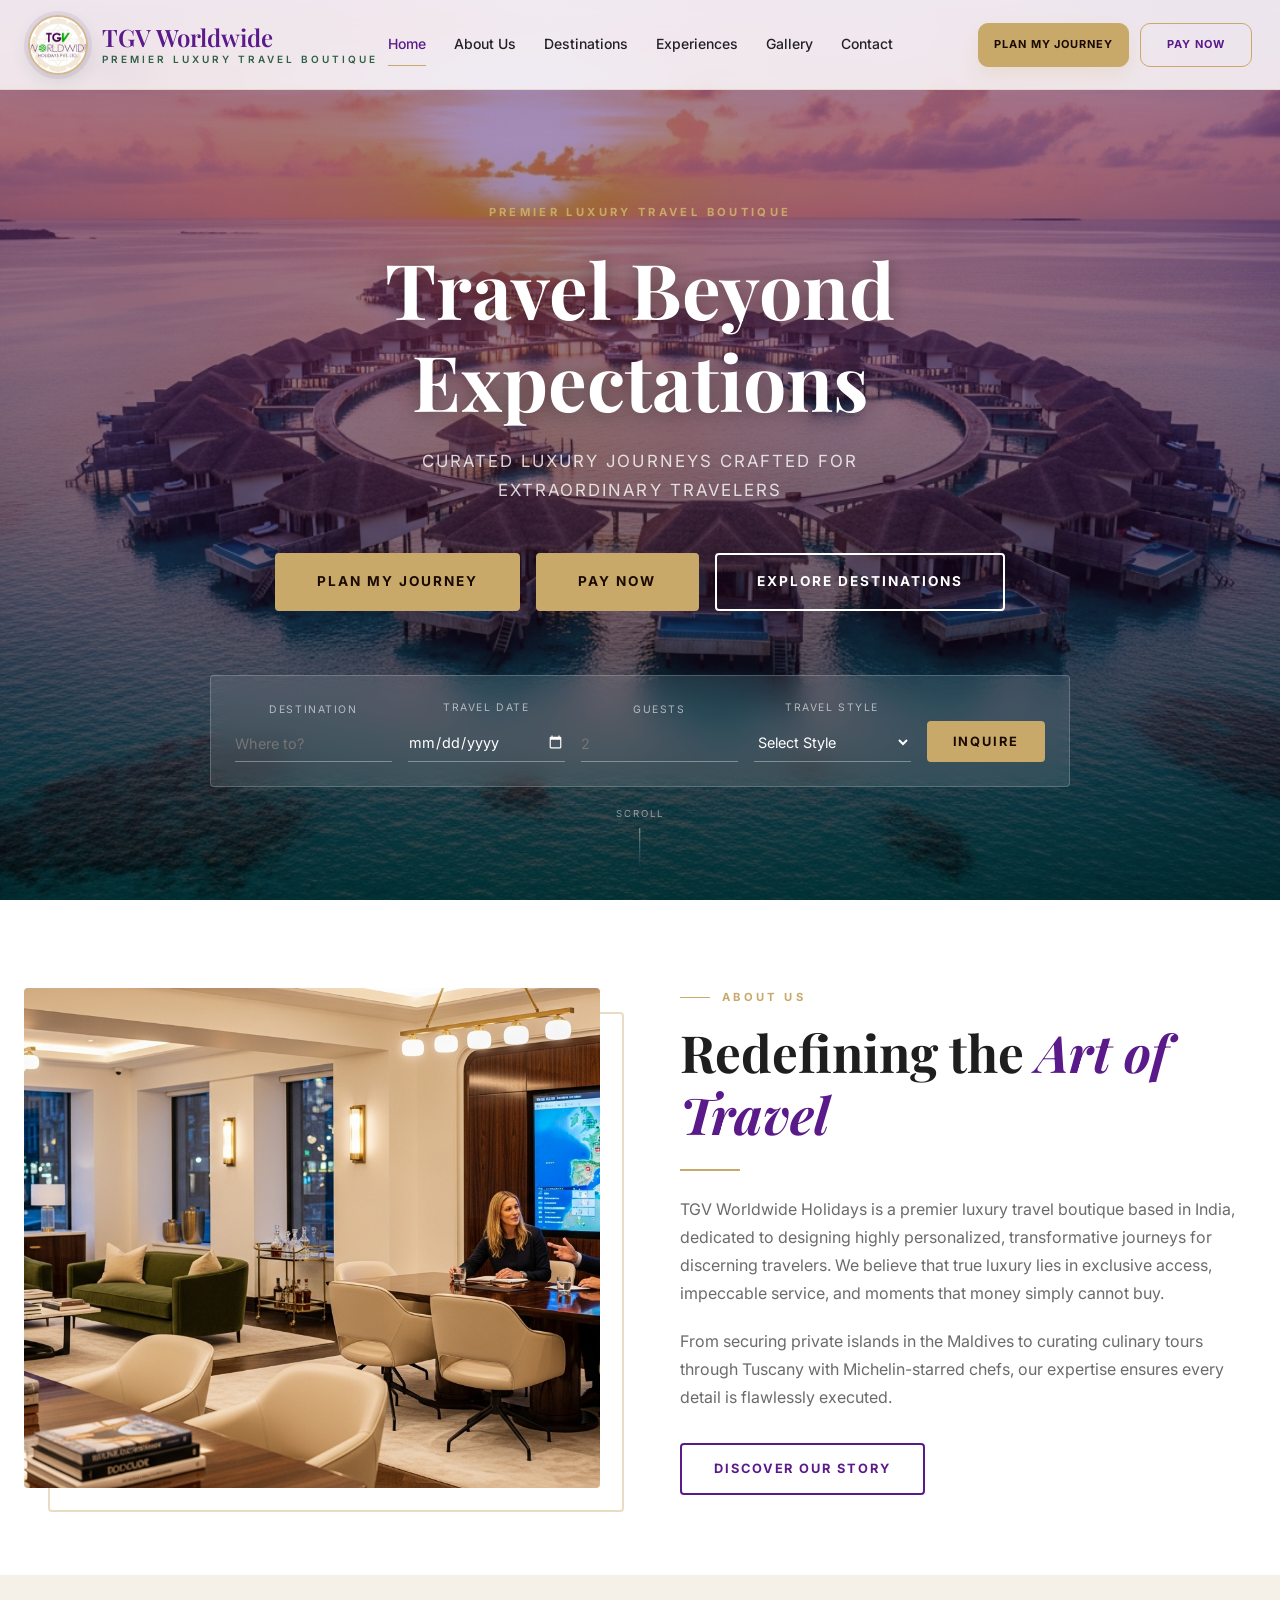
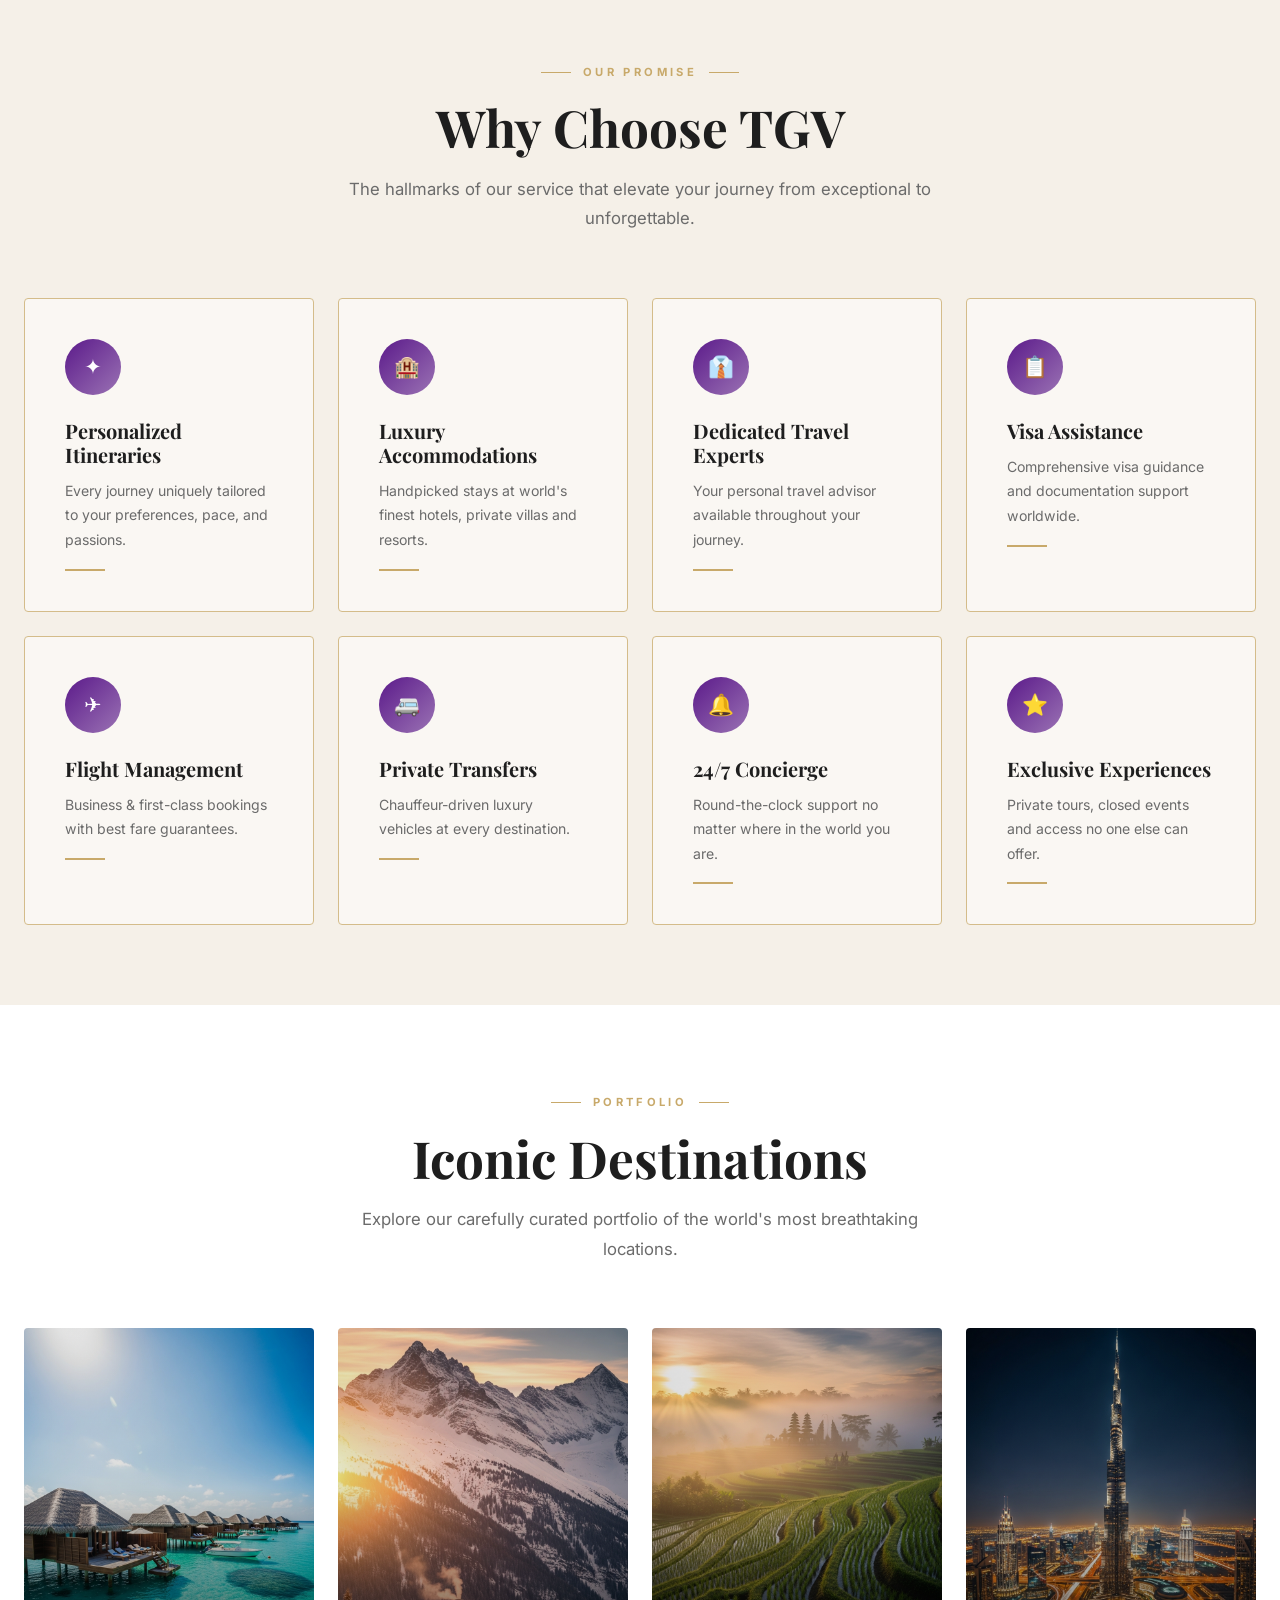
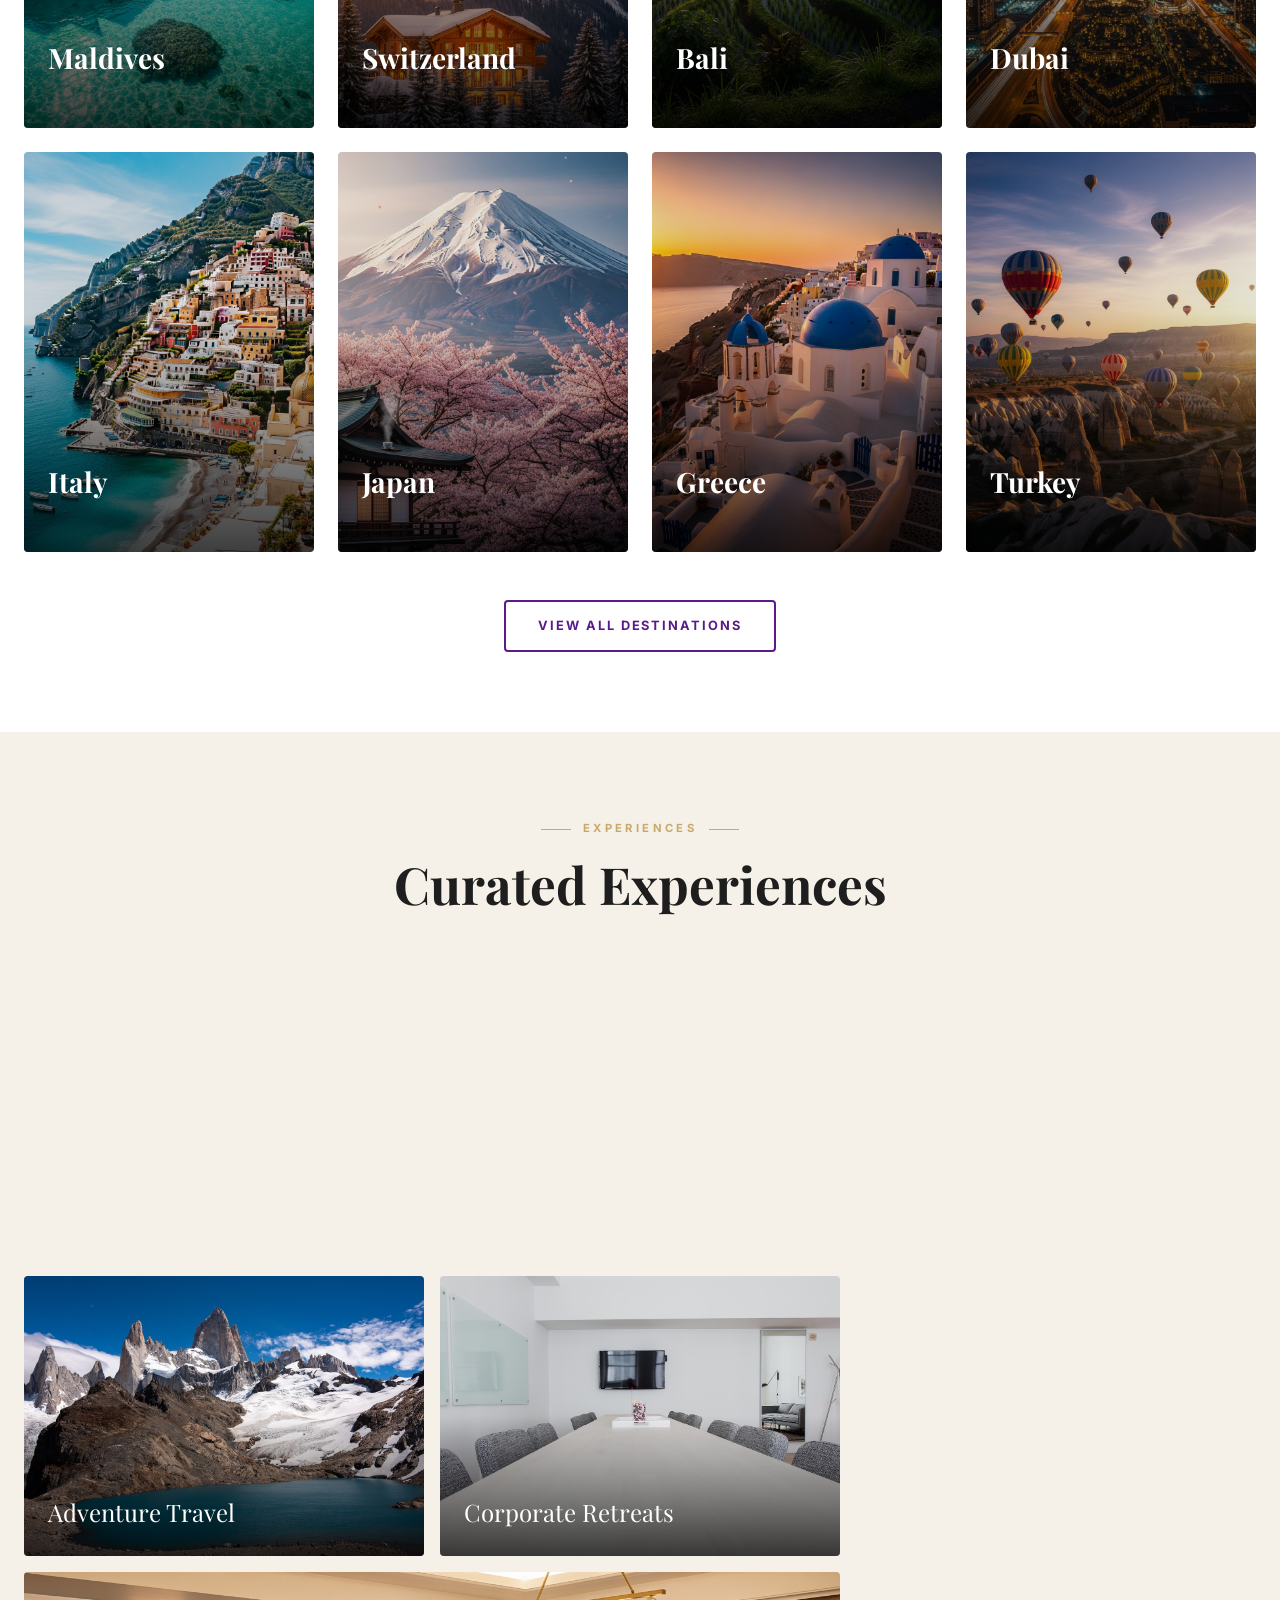
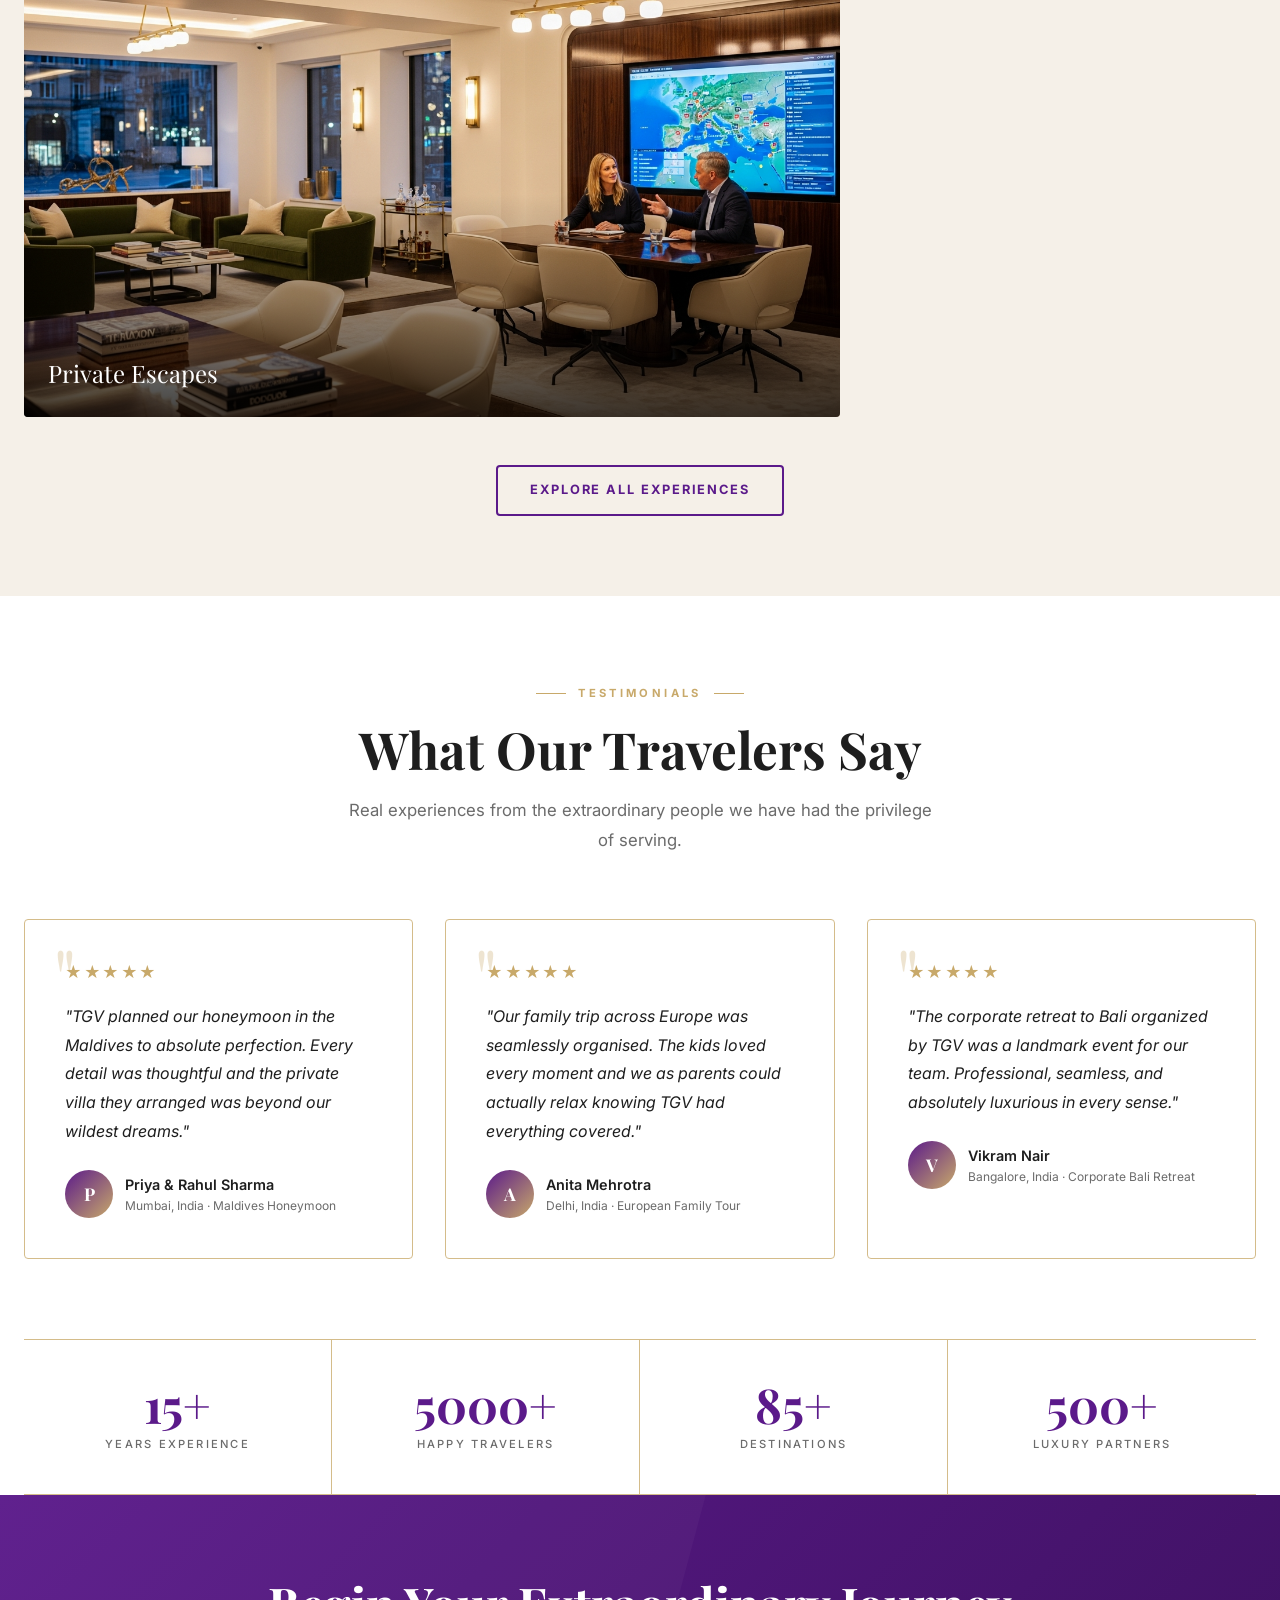
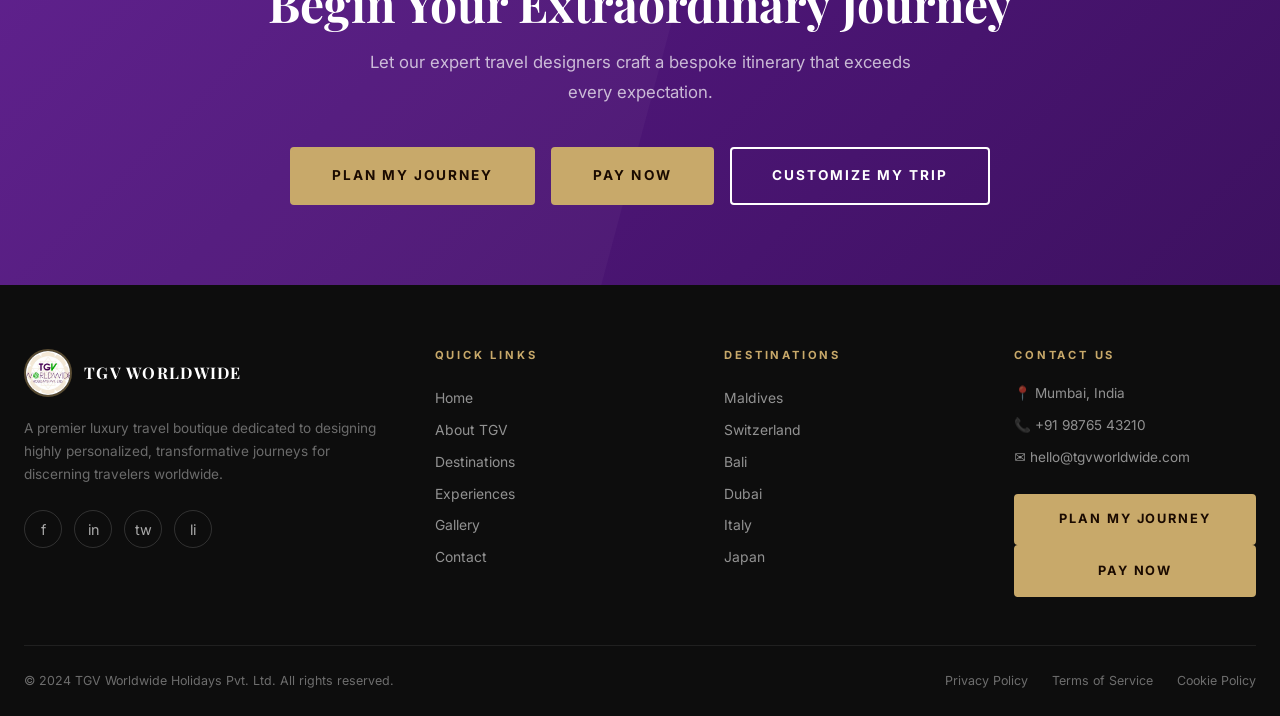
==== commit ee00517f: "Update index.html" ====
--- a/index.html
+++ b/index.html
@@ -128,31 +128,7 @@
       </div>
     </section>
 
-    <!-- ================================================
-         STATS ROW
-         ================================================ -->
-    <section aria-label="Statistics" style="background:var(--color-card);">
-      <div class="container">
-        <div class="stats-row">
-          <div class="stat-item fade-in">
-            <div class="stat-item__number">15+</div>
-            <div class="stat-item__label">Years Experience</div>
-          </div>
-          <div class="stat-item fade-in">
-            <div class="stat-item__number">5000+</div>
-            <div class="stat-item__label">Happy Travelers</div>
-          </div>
-          <div class="stat-item fade-in">
-            <div class="stat-item__number">85+</div>
-            <div class="stat-item__label">Destinations</div>
-          </div>
-          <div class="stat-item fade-in">
-            <div class="stat-item__number">500+</div>
-            <div class="stat-item__label">Luxury Partners</div>
-          </div>
-        </div>
-      </div>
-    </section>
+   
 
     <!-- ================================================
          ABOUT SNIPPET
@@ -447,6 +423,31 @@
         </form>
       </div>
     </div>
+        <!-- ================================================
+         STATS ROW
+         ================================================ -->
+    <section aria-label="Statistics" style="background:var(--color-card);">
+      <div class="container">
+        <div class="stats-row">
+          <div class="stat-item fade-in">
+            <div class="stat-item__number">15+</div>
+            <div class="stat-item__label">Years Experience</div>
+          </div>
+          <div class="stat-item fade-in">
+            <div class="stat-item__number">5000+</div>
+            <div class="stat-item__label">Happy Travelers</div>
+          </div>
+          <div class="stat-item fade-in">
+            <div class="stat-item__number">85+</div>
+            <div class="stat-item__label">Destinations</div>
+          </div>
+          <div class="stat-item fade-in">
+            <div class="stat-item__number">500+</div>
+            <div class="stat-item__label">Luxury Partners</div>
+          </div>
+        </div>
+      </div>
+    </section>
 
     <!-- ================================================
          CTA BANNER
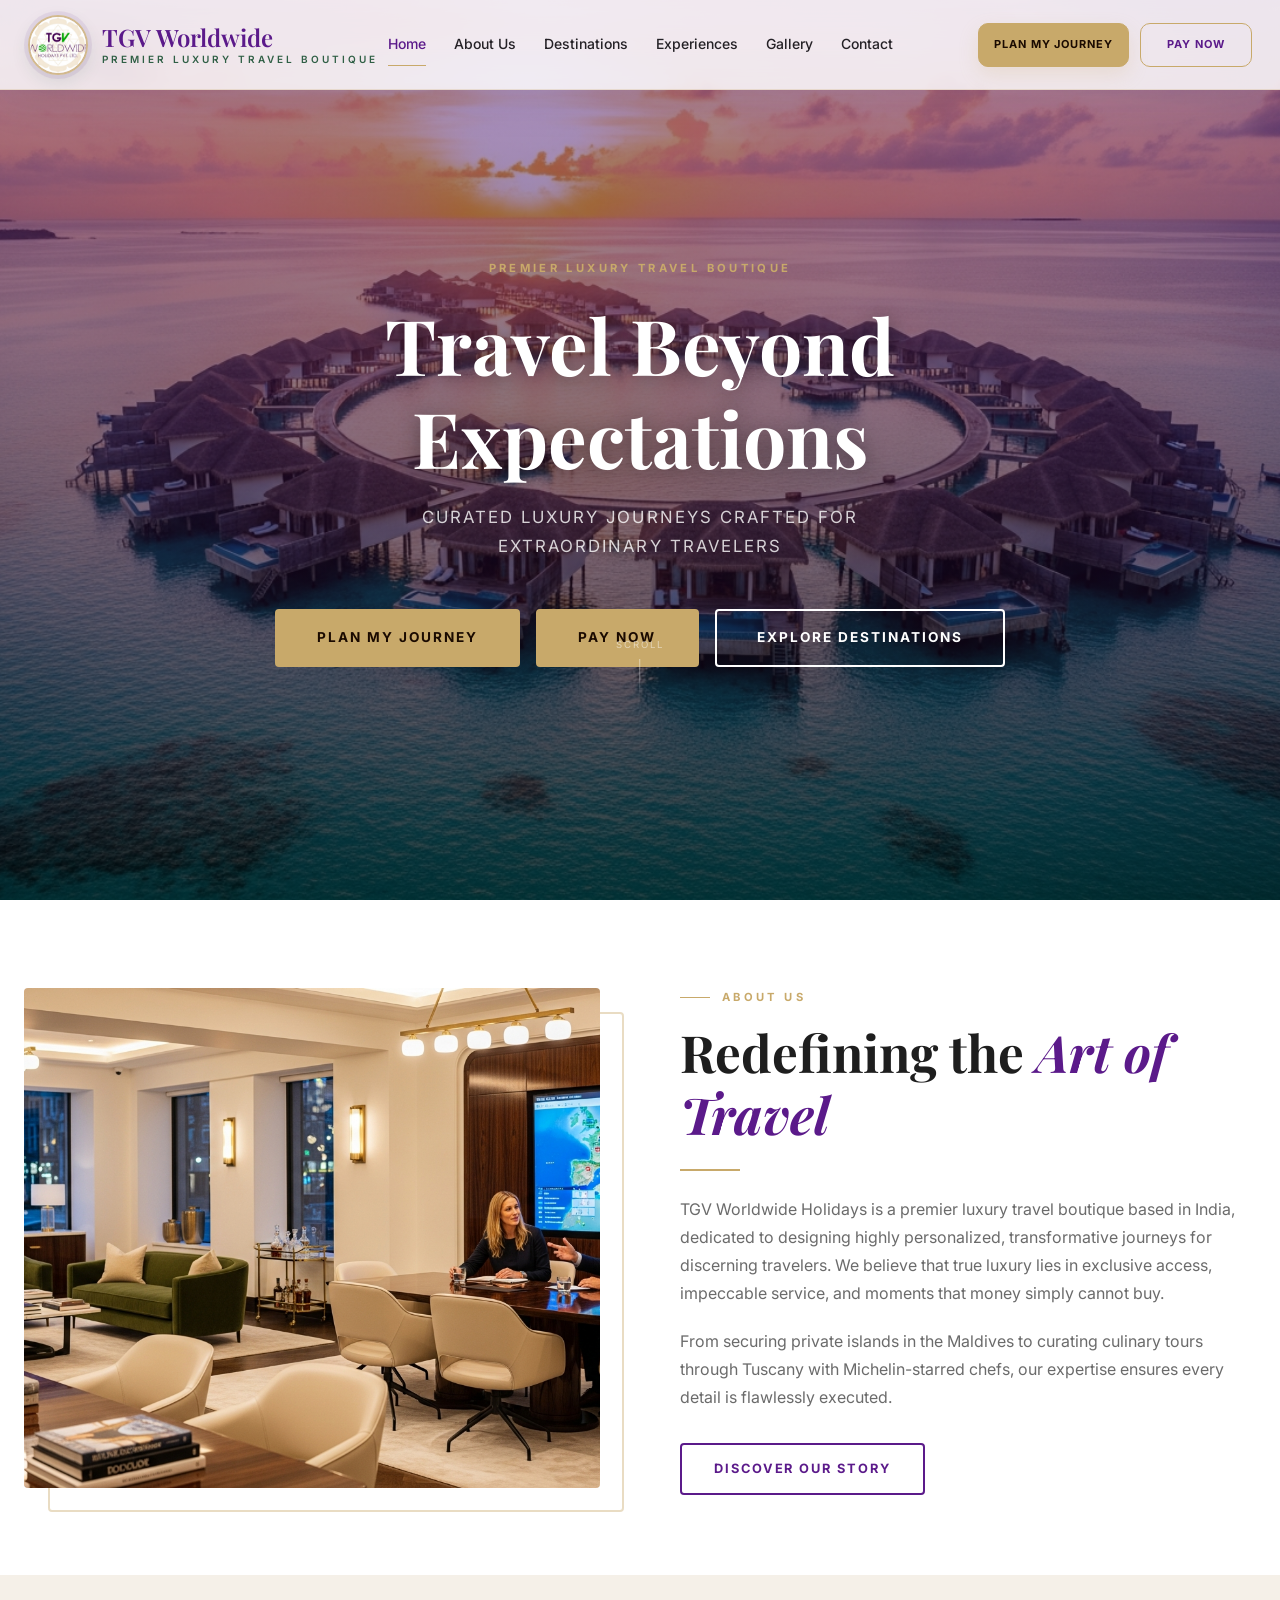
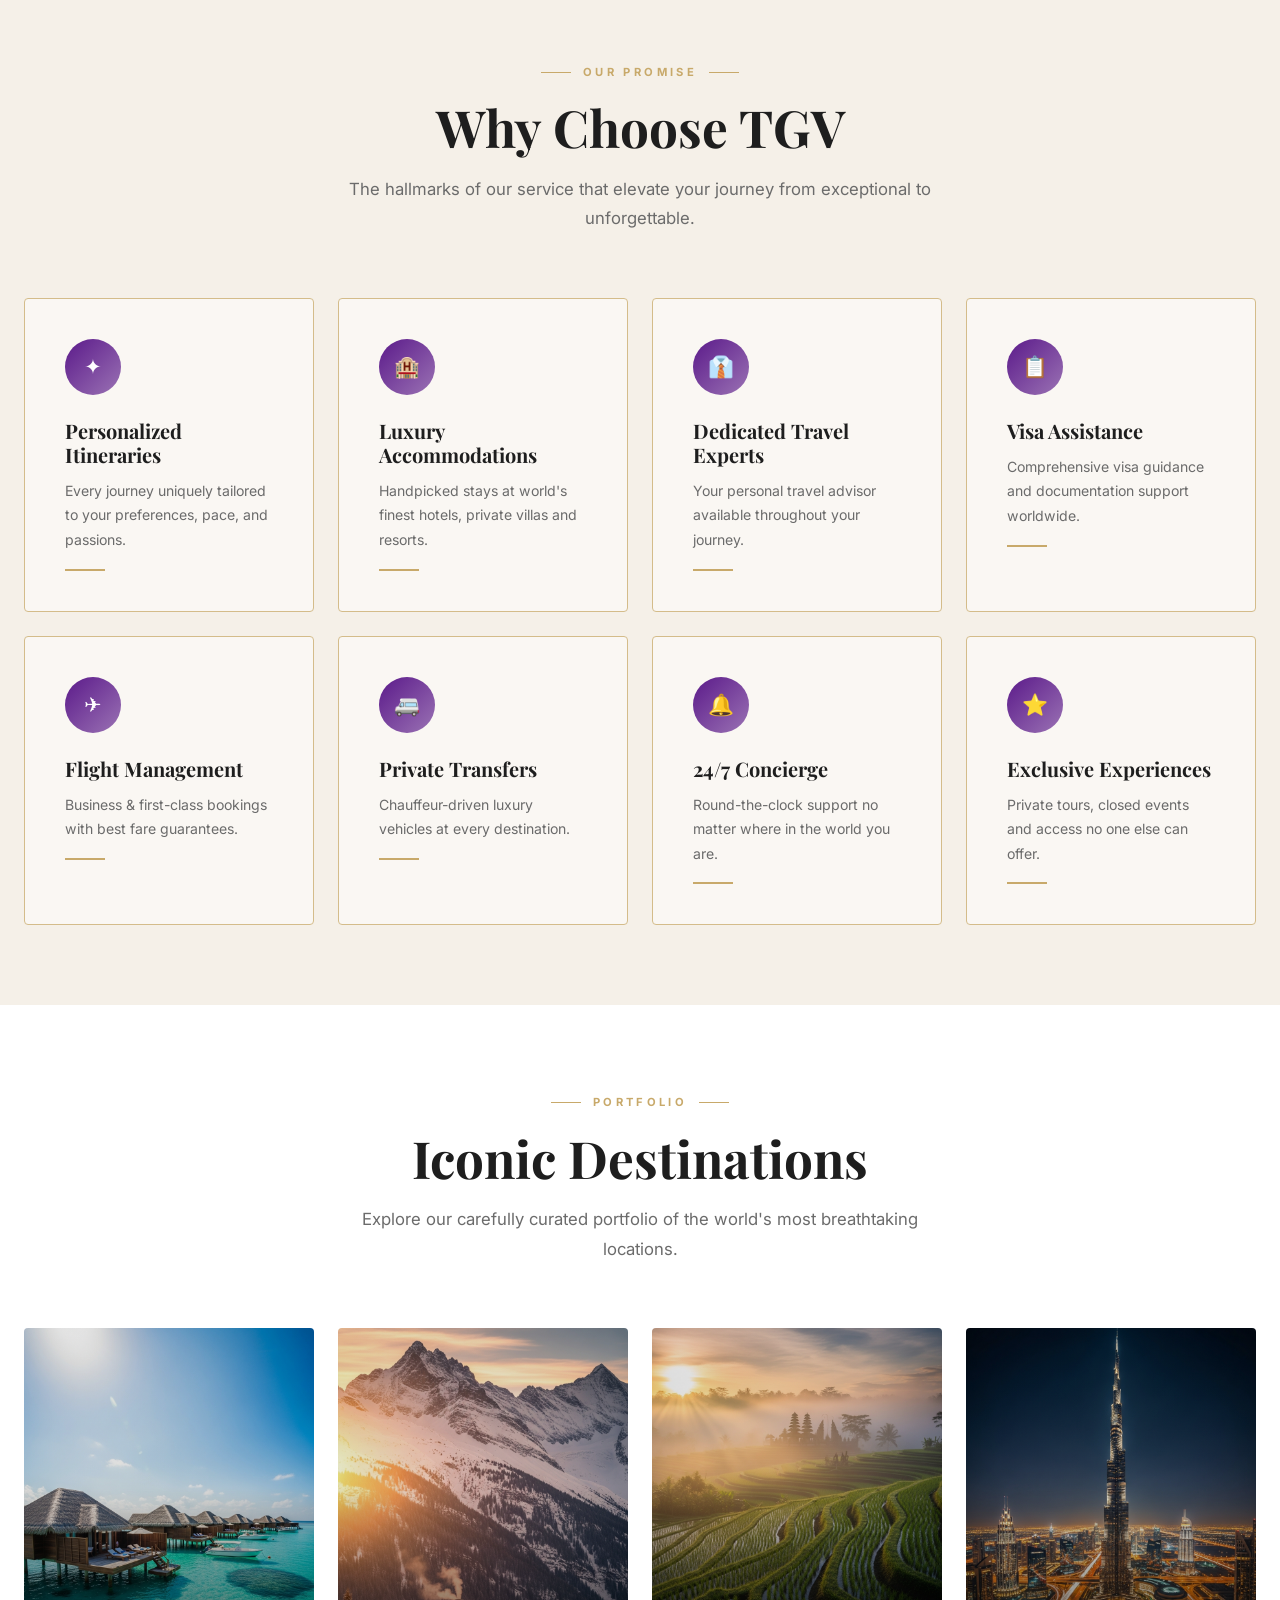
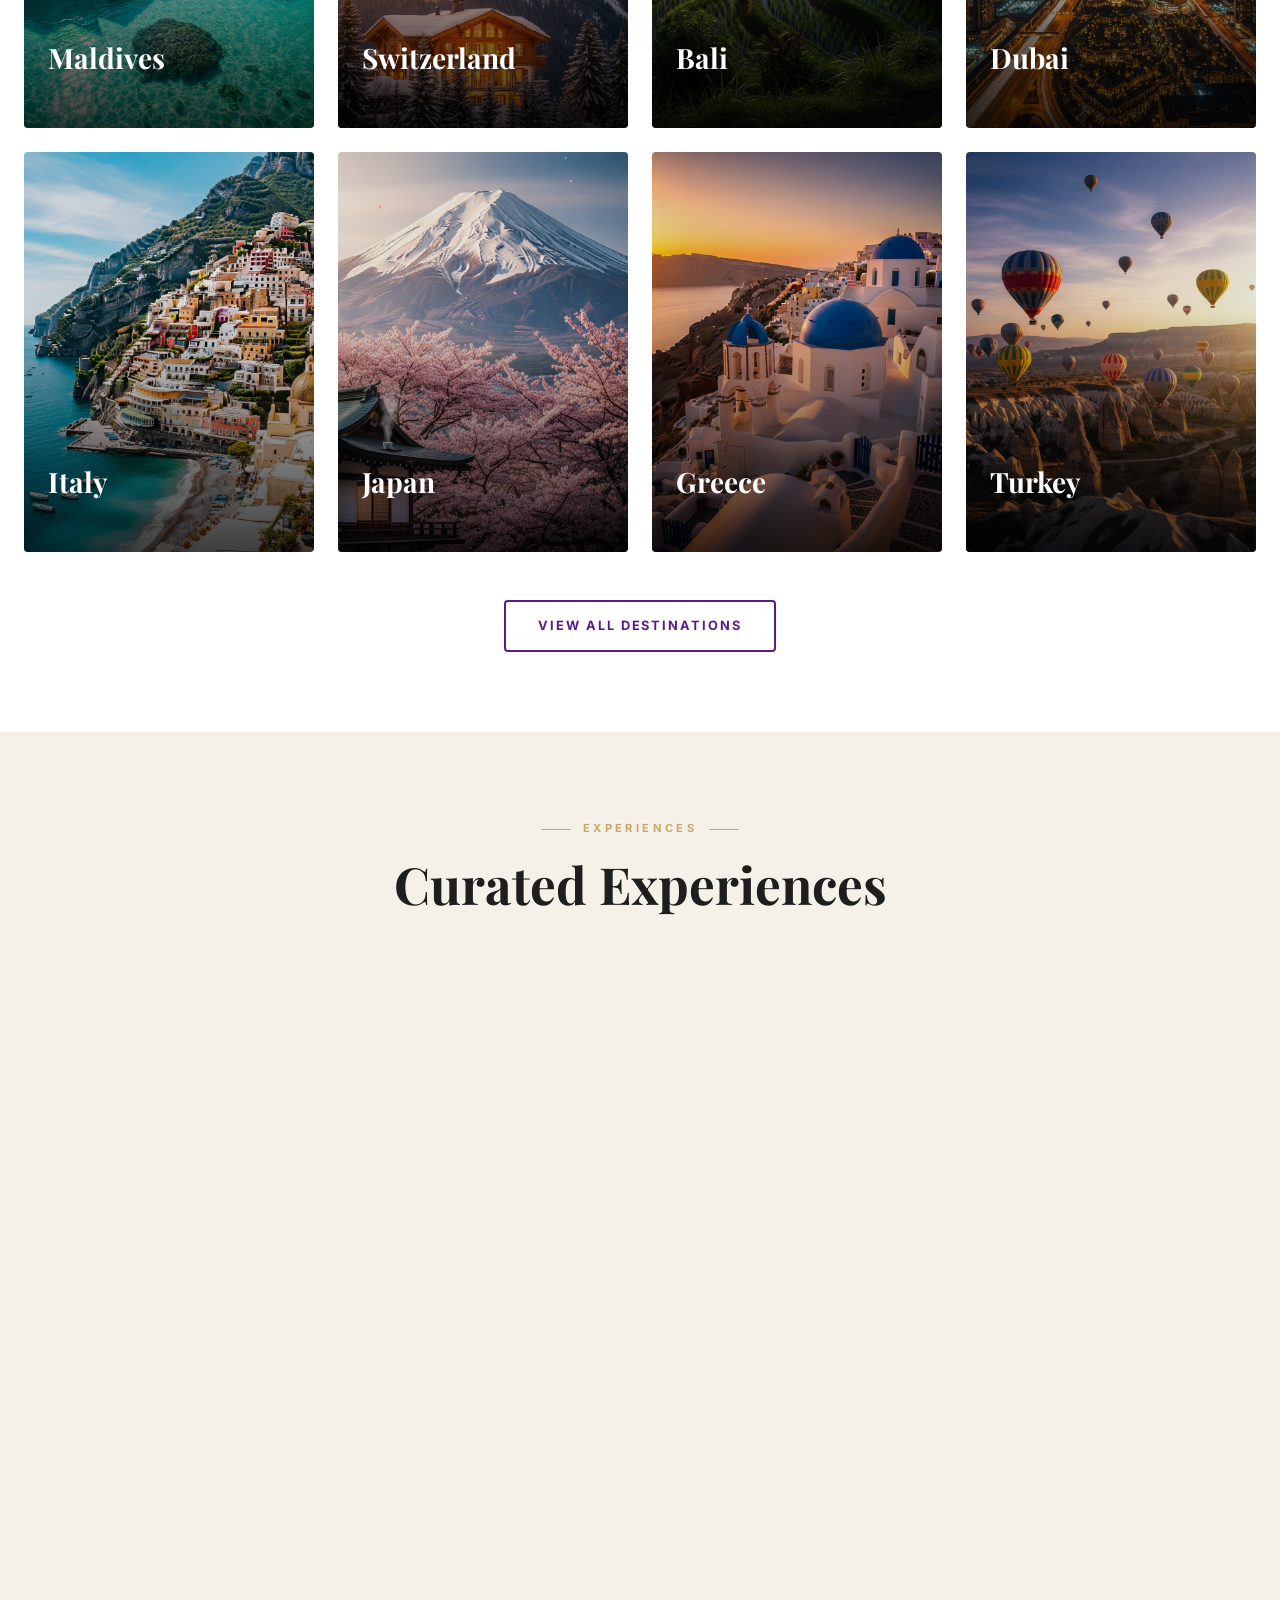
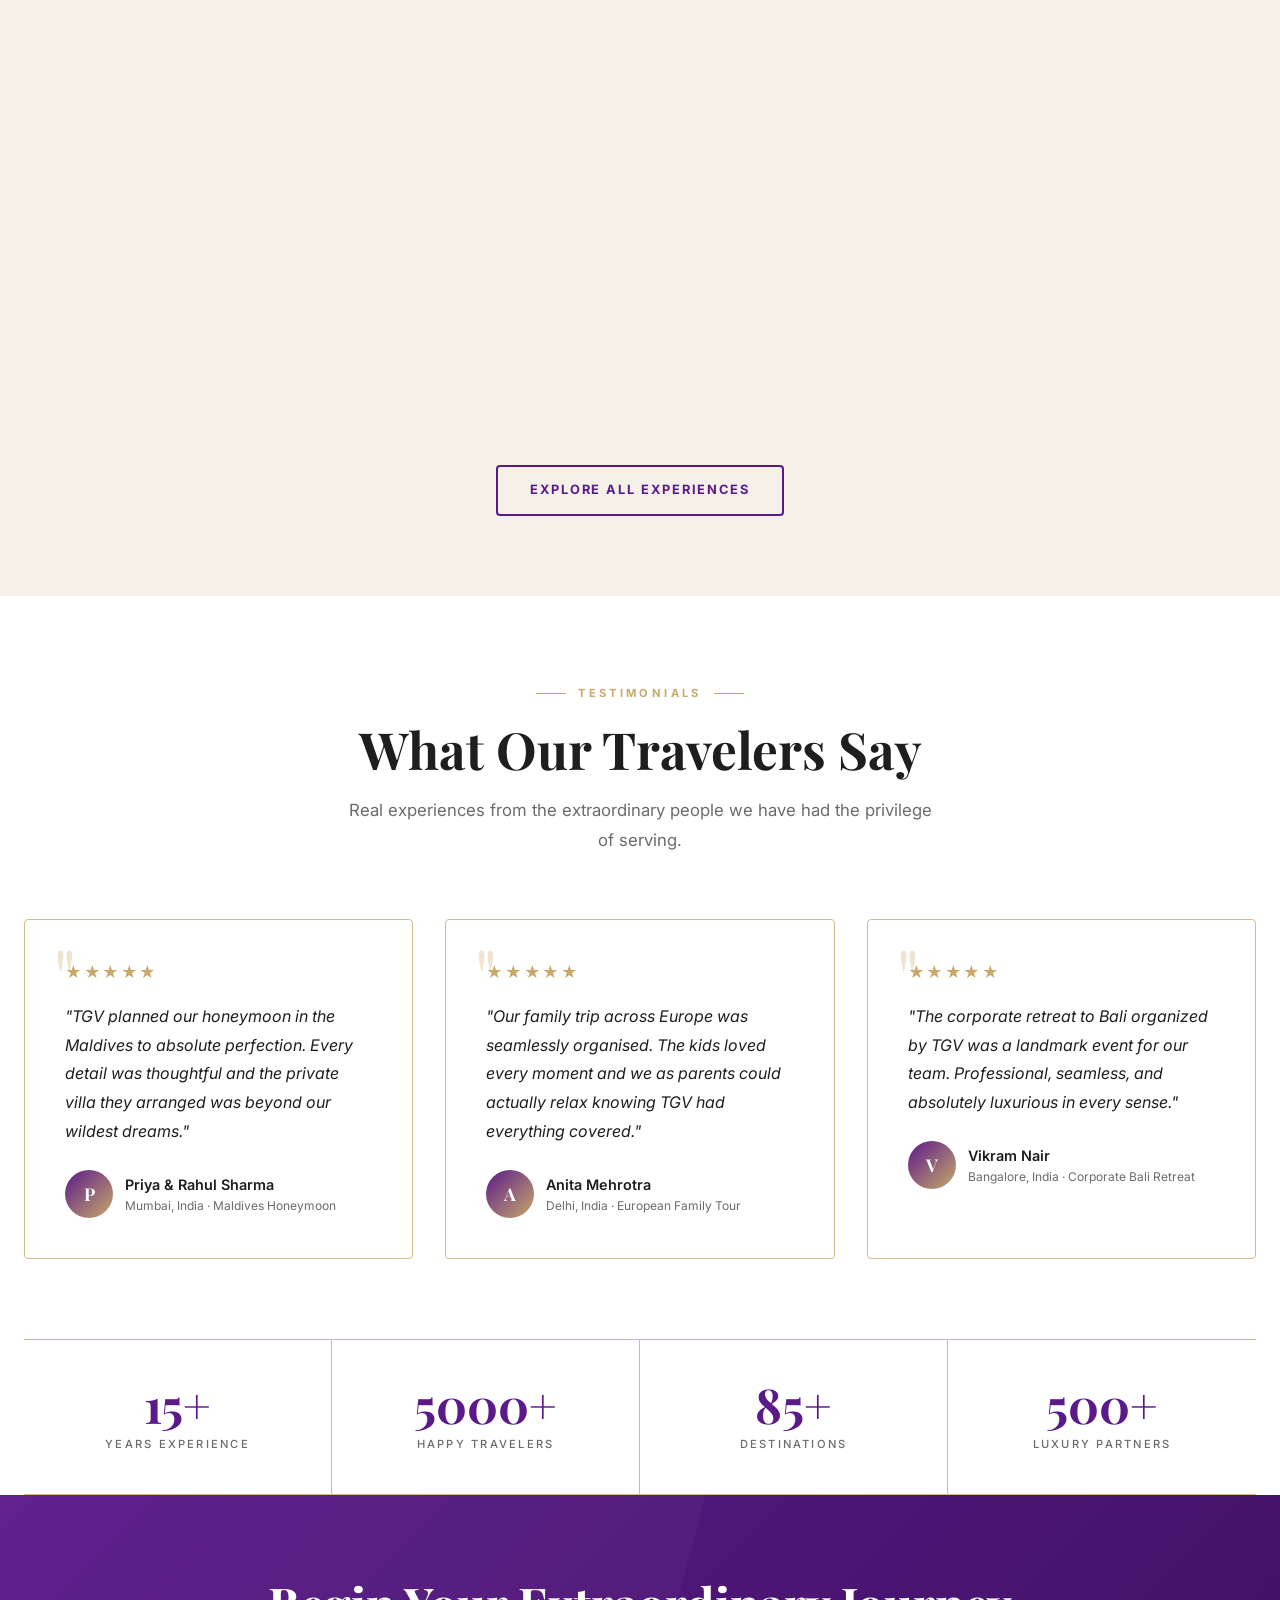
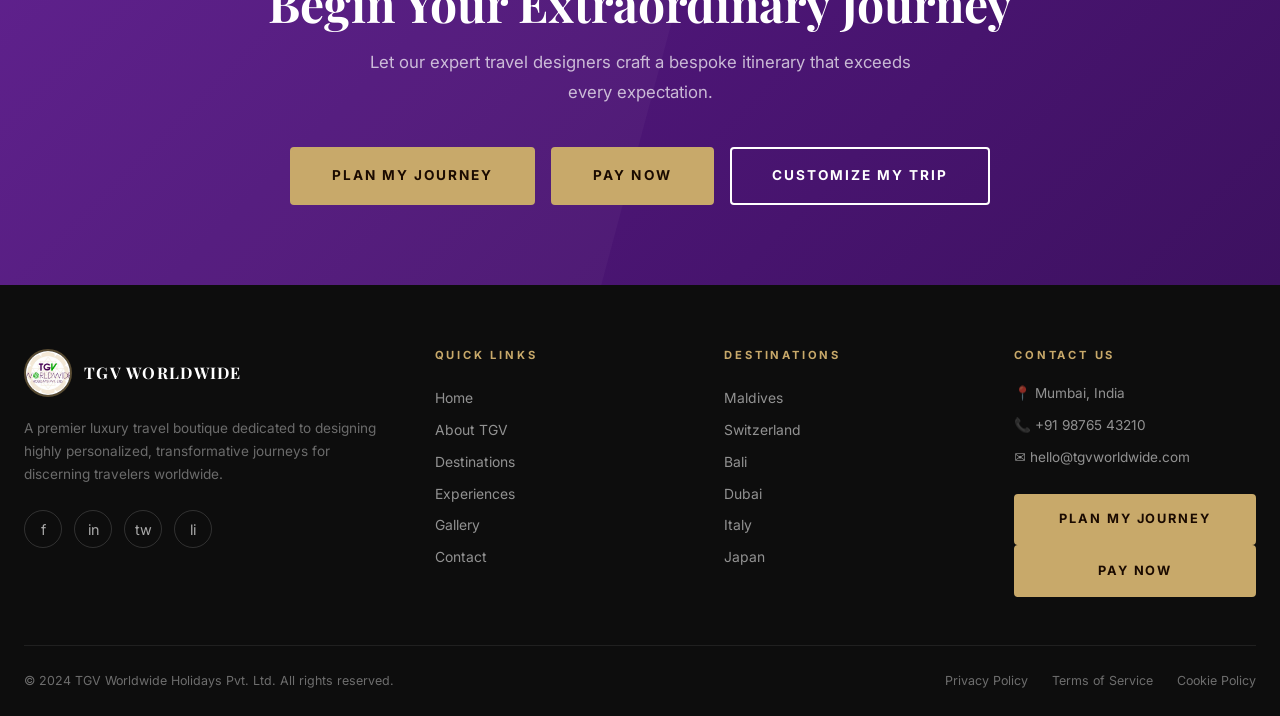
==== commit 52931a72: "Update index.html" ====
--- a/index.html
+++ b/index.html
@@ -91,35 +91,7 @@
         </div>
 
         <!-- Hero Search Bar -->
-        <div class="fade-in" style="max-width:860px; margin:0 auto; background:rgba(255,255,255,0.1); backdrop-filter:blur(12px); -webkit-backdrop-filter:blur(12px); border:1px solid rgba(255,255,255,0.2); border-radius:var(--radius); padding:1.5rem;">
-          <form id="hero-search" style="display:grid; grid-template-columns:1fr 1fr 1fr 1fr auto; gap:1rem; align-items:end;" aria-label="Travel search">
-            <div>
-              <label style="display:block; font-size:0.65rem; letter-spacing:0.15em; text-transform:uppercase; color:rgba(255,255,255,0.6); margin-bottom:0.4rem;">Destination</label>
-              <input id="search-dest" type="text" placeholder="Where to?" style="width:100%; background:transparent; border:0; border-bottom:1px solid rgba(255,255,255,0.35); padding:0.6rem 0; color:#fff; font-family:var(--font-sans); font-size:0.9rem;" aria-label="Destination">
-            </div>
-            <div>
-              <label style="display:block; font-size:0.65rem; letter-spacing:0.15em; text-transform:uppercase; color:rgba(255,255,255,0.6); margin-bottom:0.4rem;">Travel Date</label>
-              <input type="date" style="width:100%; background:transparent; border:0; border-bottom:1px solid rgba(255,255,255,0.35); padding:0.6rem 0; color:#fff; font-family:var(--font-sans); font-size:0.9rem; color-scheme:dark;" aria-label="Travel date">
-            </div>
-            <div>
-              <label style="display:block; font-size:0.65rem; letter-spacing:0.15em; text-transform:uppercase; color:rgba(255,255,255,0.6); margin-bottom:0.4rem;">Guests</label>
-              <input type="number" placeholder="2" min="1" style="width:100%; background:transparent; border:0; border-bottom:1px solid rgba(255,255,255,0.35); padding:0.6rem 0; color:#fff; font-family:var(--font-sans); font-size:0.9rem;" aria-label="Number of guests">
-            </div>
-            <div>
-              <label style="display:block; font-size:0.65rem; letter-spacing:0.15em; text-transform:uppercase; color:rgba(255,255,255,0.6); margin-bottom:0.4rem;">Travel Style</label>
-              <select style="width:100%; background:transparent; border:0; border-bottom:1px solid rgba(255,255,255,0.35); padding:0.6rem 0; color:#fff; font-family:var(--font-sans); font-size:0.9rem;" aria-label="Travel style">
-                <option value="" style="color:#333">Select Style</option>
-                <option value="luxury" style="color:#333">Luxury</option>
-                <option value="honeymoon" style="color:#333">Honeymoon</option>
-                <option value="family" style="color:#333">Family</option>
-                <option value="corporate" style="color:#333">Corporate</option>
-                <option value="adventure" style="color:#333">Adventure</option>
-              </select>
-            </div>
-            <button type="submit" class="btn btn--secondary" style="padding:0.7rem 1.5rem; white-space:nowrap;">Inquire</button>
-          </form>
-        </div>
-      </div>
+        
 
       <!-- Scroll indicator -->
       <div style="position:absolute; bottom:2rem; left:50%; transform:translateX(-50%); z-index:10; display:flex; flex-direction:column; align-items:center; gap:0.4rem;">
